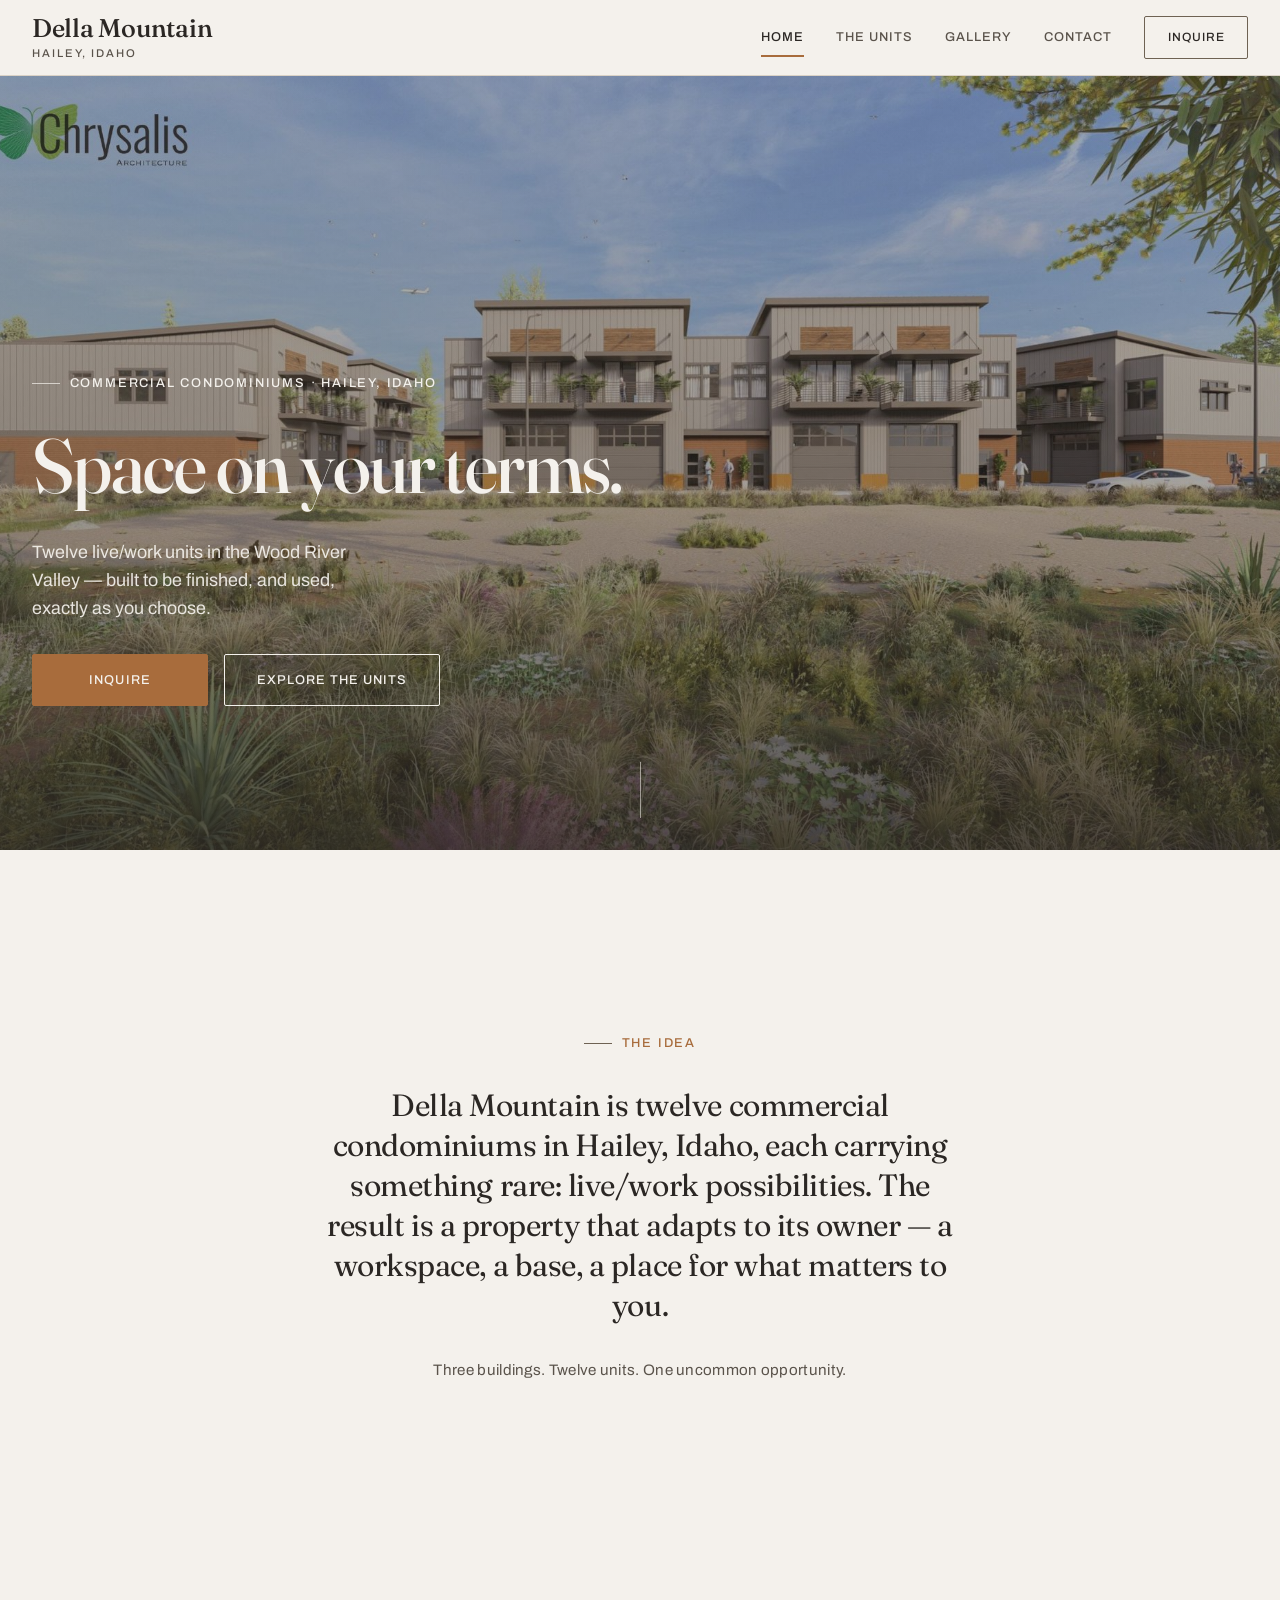
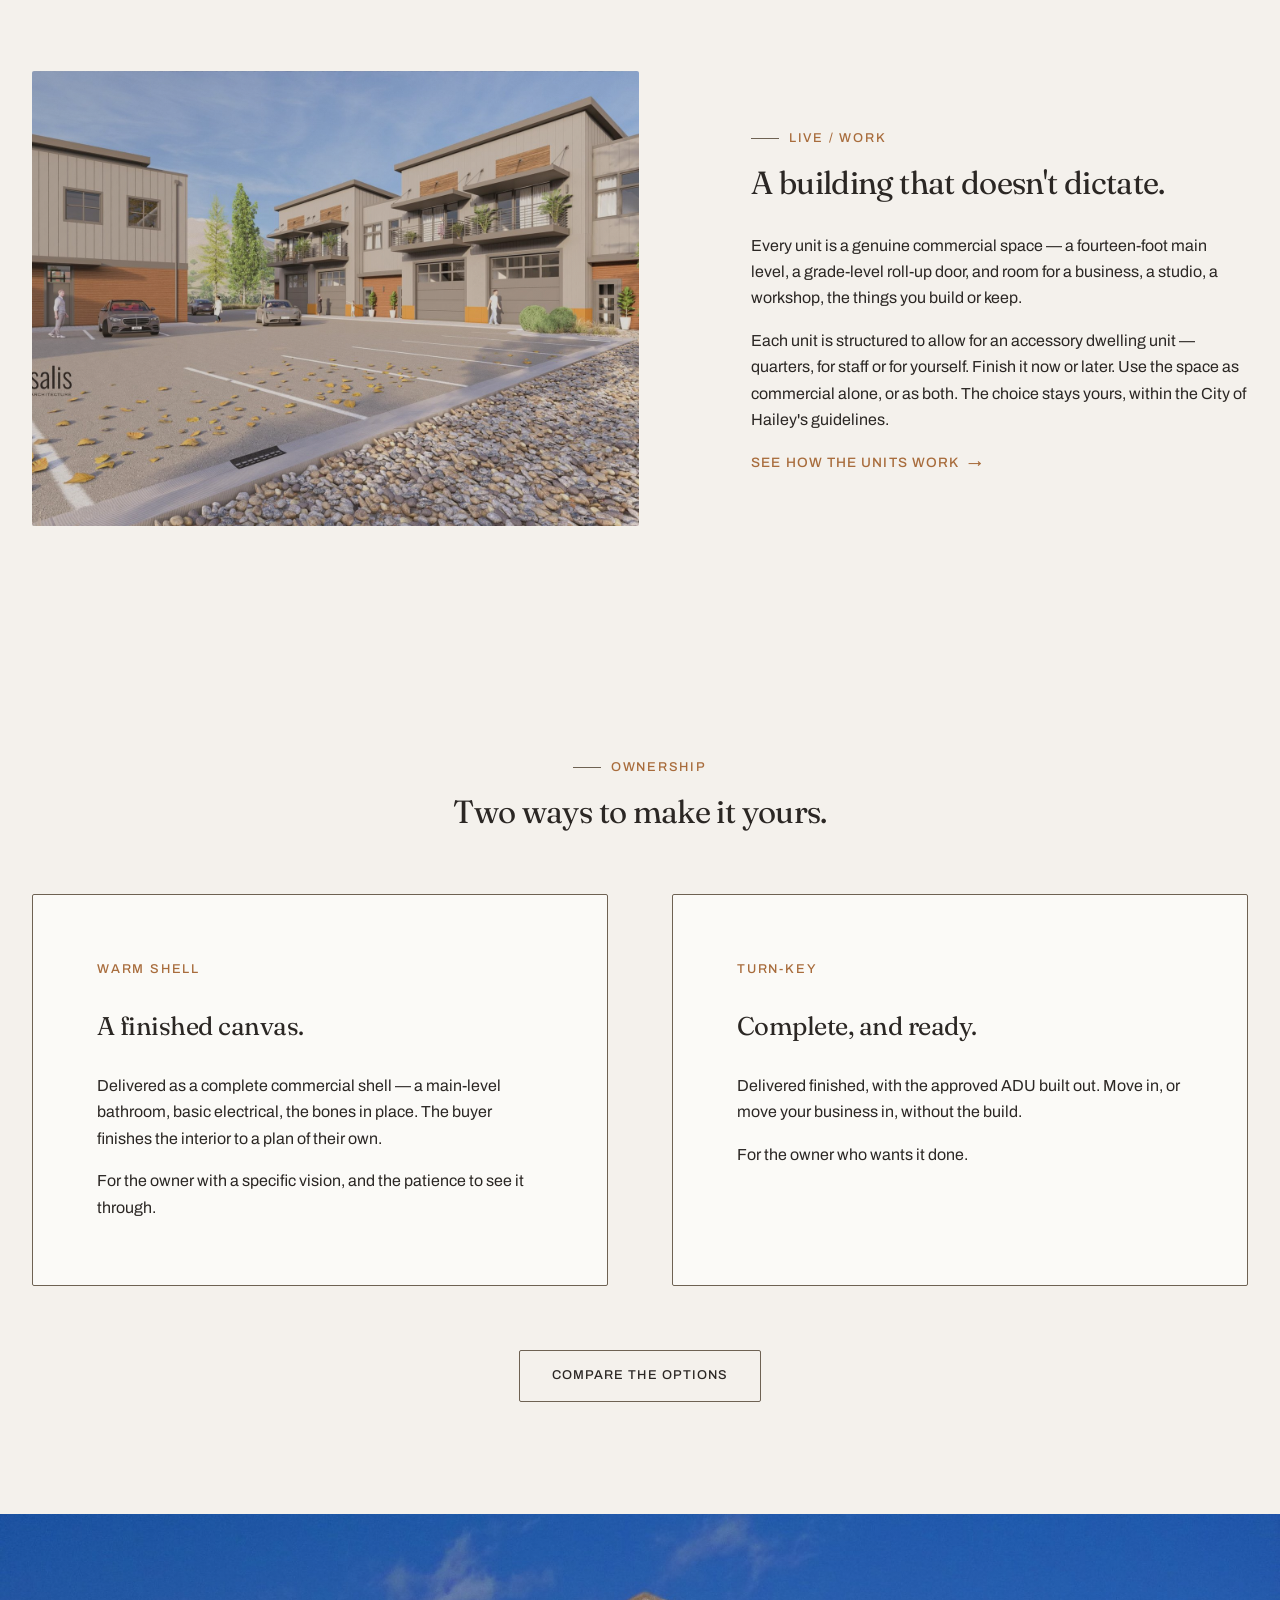
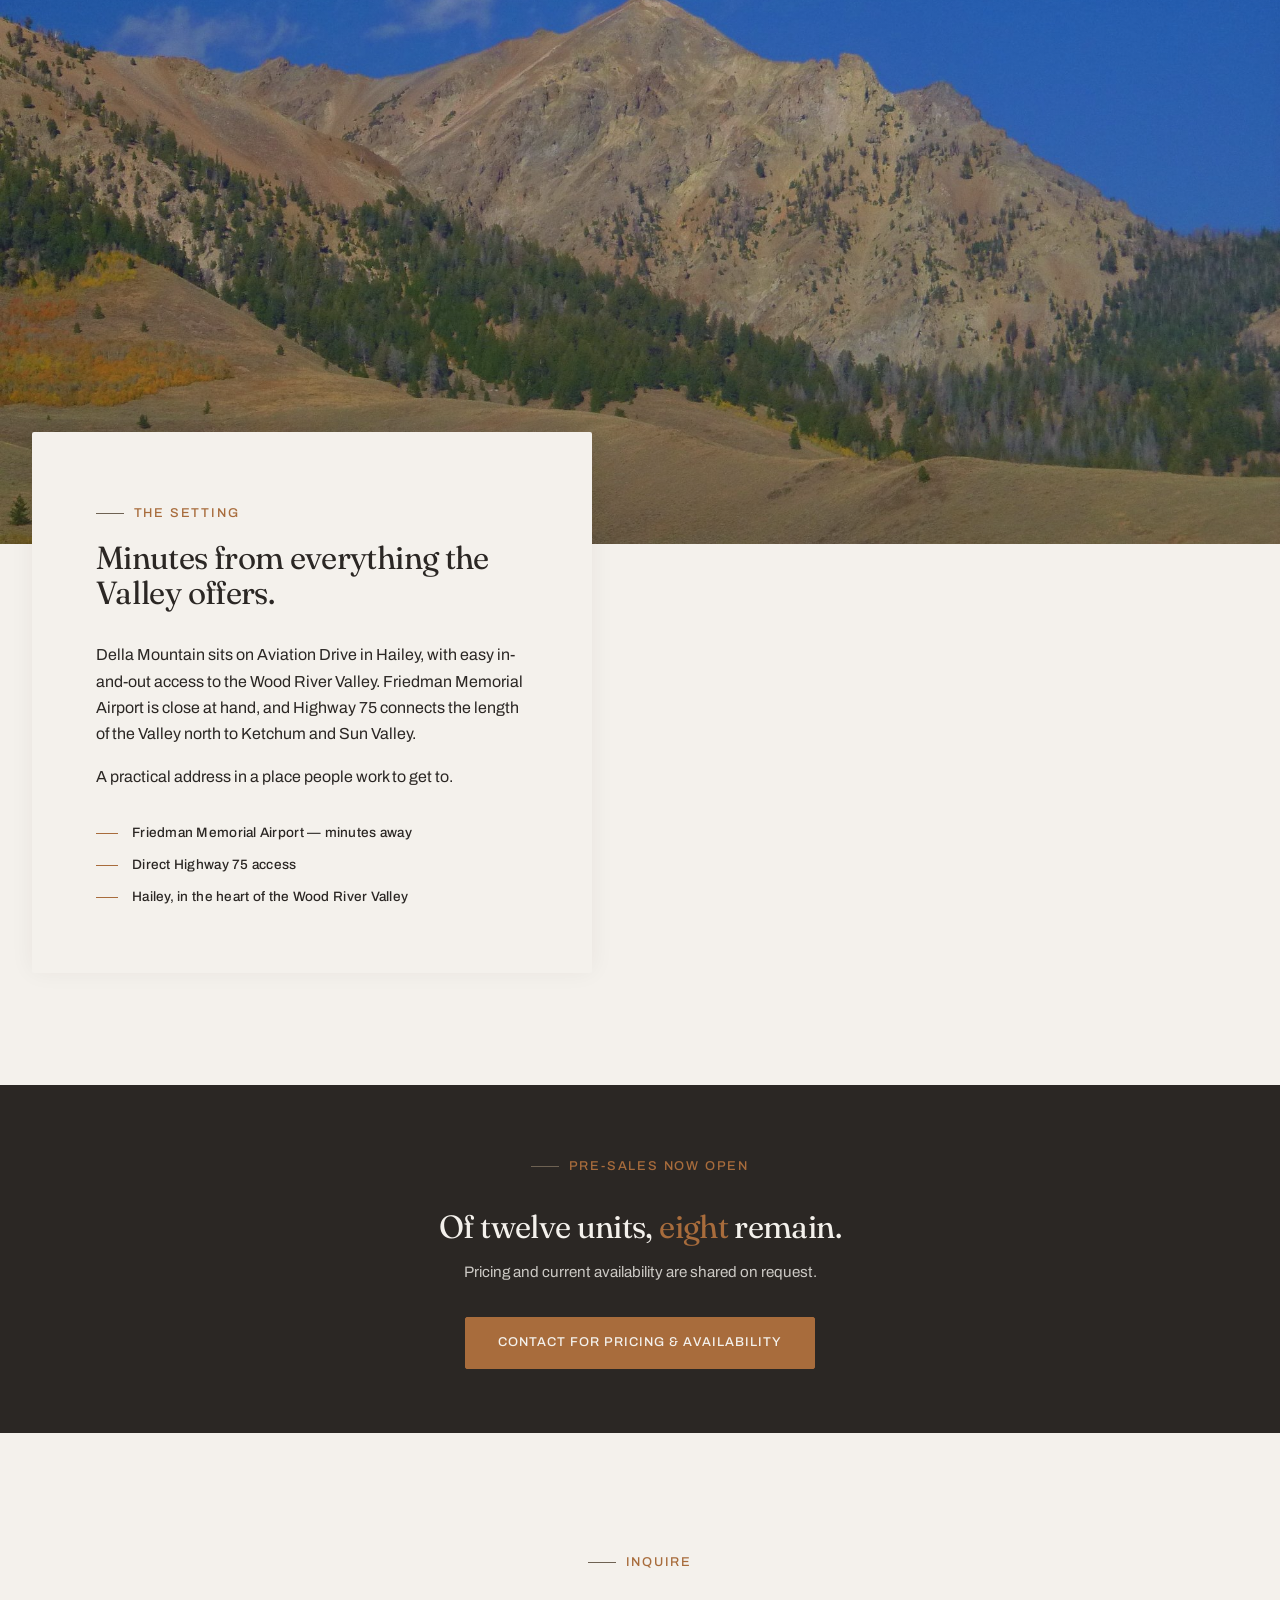
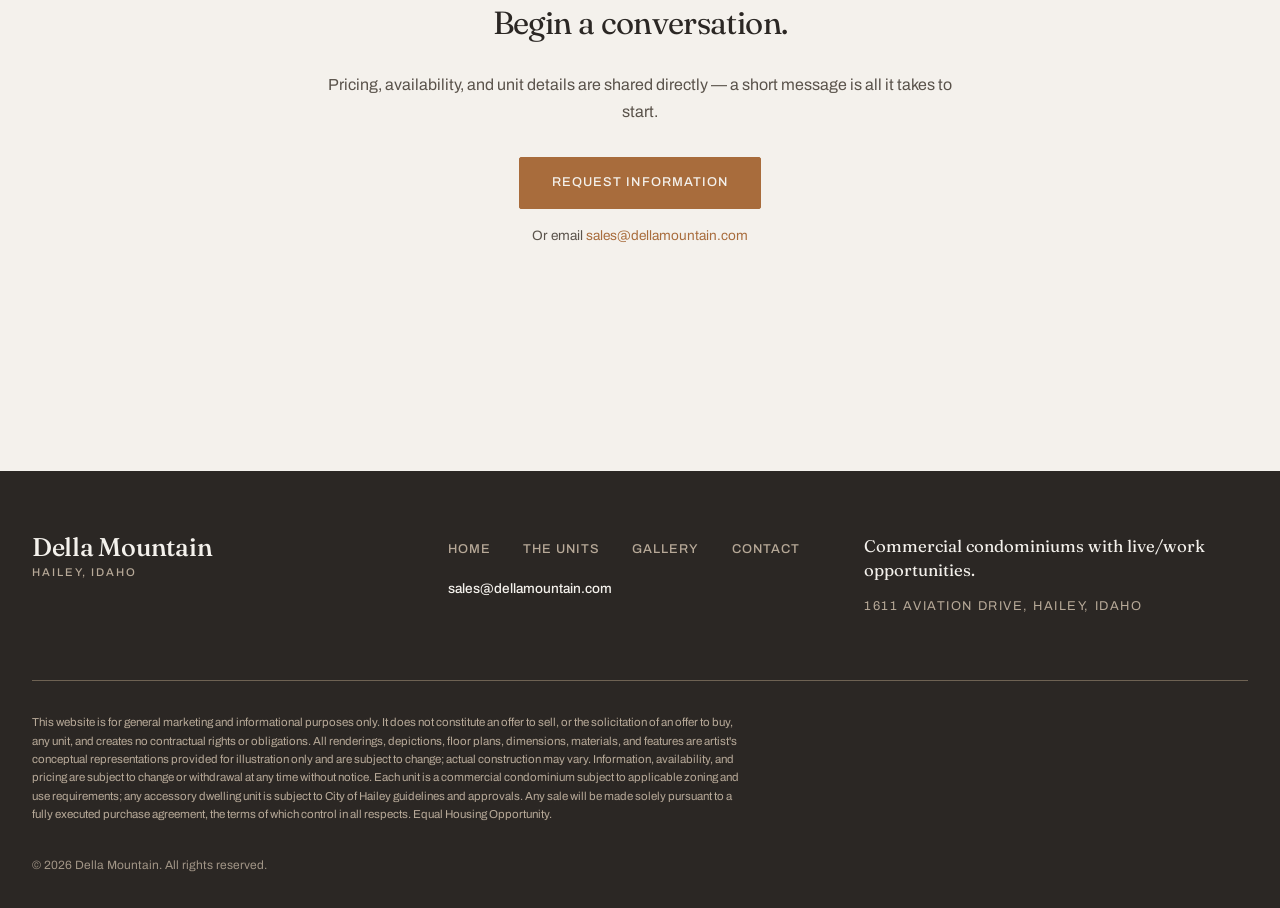
==== index.html @ 16d1c2af "Remove stale TRACKED PLACEHOLDER comment block from Location section" ====
<!DOCTYPE html>
<html lang="en">
<head>
  <meta charset="UTF-8">
  <meta name="viewport" content="width=device-width, initial-scale=1.0">
  <title>Della Mountain — Live/Work Commercial Condominiums in Hailey, Idaho</title>
  <meta name="description" content="Della Mountain — twelve live/work commercial condominiums in Hailey, Idaho, with pre-approved accessory dwelling units and easy access throughout the Wood River Valley.">
  <meta name="theme-color" content="#F4F1EC">

  <link rel="icon" type="image/svg+xml" href="/favicon.svg">
  <link rel="apple-touch-icon" href="/apple-touch-icon.png">

  <meta property="og:type" content="website">
  <meta property="og:site_name" content="Della Mountain">
  <meta property="og:locale" content="en_US">
  <meta property="og:title" content="Della Mountain — Live/Work Commercial Condominiums in Hailey, Idaho">
  <meta property="og:description" content="Della Mountain — twelve live/work commercial condominiums in Hailey, Idaho, with pre-approved accessory dwelling units and easy access throughout the Wood River Valley.">
  <meta property="og:image" content="https://dellamountain.com/assets/og-card.jpg">
  <meta property="og:url" content="https://dellamountain.com/">
  <meta name="twitter:card" content="summary_large_image">

  <link rel="preconnect" href="https://fonts.googleapis.com">
  <link rel="preconnect" href="https://fonts.gstatic.com" crossorigin>
  <link href="https://fonts.googleapis.com/css2?family=Archivo:wght@400;500&family=Fraunces:opsz,wght@9..144,400;9..144,500&display=swap" rel="stylesheet">

  <link rel="stylesheet" href="/css/style.css">
</head>
<body>

  <!-- =====================================================
       GLOBAL HEADER — reused identically on every page
       ===================================================== -->
  <header class="site-header" role="banner">
    <div class="container site-header__inner">

      <a class="wordmark" href="/" aria-label="Della Mountain — home">
        <span class="wordmark__name">Della Mountain</span>
        <span class="wordmark__place">Hailey, Idaho</span>
      </a>

      <nav class="primary-nav" aria-label="Primary">
        <ul class="primary-nav__list">
          <li><a class="primary-nav__link" href="/" aria-current="page">Home</a></li>
          <li><a class="primary-nav__link" href="/units.html">The Units</a></li>
          <li><a class="primary-nav__link" href="/gallery.html">Gallery</a></li>
          <li><a class="primary-nav__link" href="/contact.html">Contact</a></li>
        </ul>
        <a class="btn--ghost primary-nav__cta" href="/contact.html">Inquire</a>
      </nav>

      <button class="nav-toggle" type="button" aria-label="Open menu" aria-expanded="false" aria-controls="mobile-menu">
        <span class="nav-toggle__bars" aria-hidden="true"></span>
      </button>
    </div>
  </header>

  <div id="mobile-menu" class="mobile-menu" aria-hidden="true">
    <div class="mobile-menu__top container">
      <a class="wordmark" href="/" aria-label="Della Mountain — home">
        <span class="wordmark__name">Della Mountain</span>
        <span class="wordmark__place">Hailey, Idaho</span>
      </a>
      <button class="mobile-menu__close" type="button" aria-label="Close menu">&times;</button>
    </div>

    <ul class="mobile-menu__list">
      <li><a class="mobile-menu__link" href="/" aria-current="page">Home</a></li>
      <li><a class="mobile-menu__link" href="/units.html">The Units</a></li>
      <li><a class="mobile-menu__link" href="/gallery.html">Gallery</a></li>
      <li><a class="mobile-menu__link" href="/contact.html">Contact</a></li>
      <li><a class="btn mobile-menu__cta" href="/contact.html">Inquire</a></li>
    </ul>
  </div>

  <main id="content">

    <!-- =====================================================
         SECTION 1 — HERO
         ===================================================== -->
    <!-- PLACEHOLDER QUALITY — swap for high-resolution rendering when architect delivers. -->
    <section class="hero" aria-label="Della Mountain — Hailey, Idaho">
      <div class="hero__image" role="img" aria-label="Architectural rendering of Della Mountain — three buildings across a landscaped frontage in Hailey, Idaho."></div>
      <div class="hero__scrim" aria-hidden="true"></div>

      <div class="container hero__inner">
        <p class="eyebrow eyebrow--invert hero__eyebrow">Commercial Condominiums &middot; Hailey, Idaho</p>
        <h1 class="hero-title hero__title">Space on your&nbsp;terms.</h1>
        <p class="hero__lead">
          Twelve live/work units in the Wood River Valley — built to be finished, and used, exactly as you choose.
        </p>
        <div class="hero__actions">
          <a class="btn hero__btn" href="/contact.html">Inquire</a>
          <a class="btn--ghost btn--ghost-invert hero__btn" href="/units.html">Explore the units</a>
        </div>
      </div>

      <a class="hero__scroll-cue" href="#idea" aria-label="Scroll down">
        <span class="hero__scroll-rule" aria-hidden="true"></span>
      </a>
    </section>

    <!-- =====================================================
         SECTION 2 — POSITIONING STATEMENT
         ===================================================== -->
    <section id="idea" class="section section--positioning">
      <div class="container positioning">
        <p class="eyebrow" data-reveal>The Idea</p>
        <h2 class="positioning__statement section-heading" data-reveal>
          Della Mountain is twelve commercial condominiums in Hailey, Idaho, each carrying something rare: live/work possibilities. The result is a property that adapts to its owner — a workspace, a base, a place for what matters to you.
        </h2>
        <p class="positioning__sub" data-reveal>
          Three buildings. Twelve units. One uncommon opportunity.
        </p>
      </div>
    </section>

    <!-- =====================================================
         SECTION 3 — THE LIVE/WORK IDEA (image left, text right)
         ===================================================== -->
    <!-- PLACEHOLDER QUALITY — swap for high-resolution rendering when architect delivers. -->
    <section class="section section--livework">
      <div class="container split">
        <div class="split__media" data-reveal>
          <div class="media-frame" role="img" aria-label="Three-quarter view rendering of Della Mountain showing roll-up commercial doors and upper-level live/work bays.">
            <!-- background image set via CSS: /assets/exterior-angle.jpg -->
          </div>
        </div>
        <div class="split__text" data-reveal>
          <p class="eyebrow">Live / Work</p>
          <h2 class="section-heading split__heading">A building that doesn't dictate.</h2>
          <p class="body-copy">
            Every unit is a genuine commercial space — a fourteen-foot main level, a grade-level roll-up door, and room for a business, a studio, a workshop, the things you build or keep.
          </p>
          <p class="body-copy">
            Each unit is structured to allow for an accessory dwelling unit — quarters, for staff or for yourself. Finish it now or later. Use the space as commercial alone, or as both. The choice stays yours, within the City of Hailey's guidelines.
          </p>
          <p class="inline-link-row">
            <a class="inline-link" href="/units.html">See how the units work <span aria-hidden="true">&rarr;</span></a>
          </p>
        </div>
      </div>
    </section>

    <!-- =====================================================
         SECTION 4 — TWO WAYS TO OWN
         ===================================================== -->
    <section class="section section--ownership">
      <div class="container">
        <header class="section-head" data-reveal>
          <p class="eyebrow">Ownership</p>
          <h2 class="section-heading">Two ways to make it yours.</h2>
        </header>

        <div class="ownership-cards">
          <article class="ownership-card" data-reveal>
            <p class="ownership-card__label">Warm Shell</p>
            <h3 class="ownership-card__heading">A finished canvas.</h3>
            <p class="body-copy">
              Delivered as a complete commercial shell — a main-level bathroom, basic electrical, the bones in place. The buyer finishes the interior to a plan of their own.
            </p>
            <p class="body-copy">
              For the owner with a specific vision, and the patience to see it through.
            </p>
          </article>

          <article class="ownership-card" data-reveal>
            <p class="ownership-card__label">Turn-Key</p>
            <h3 class="ownership-card__heading">Complete, and ready.</h3>
            <p class="body-copy">
              Delivered finished, with the approved ADU built out. Move in, or move your business in, without the build.
            </p>
            <p class="body-copy">
              For the owner who wants it done.
            </p>
          </article>
        </div>

        <div class="section-foot" data-reveal>
          <a class="btn--ghost" href="/units.html">Compare the options</a>
        </div>
      </div>
    </section>

    <!-- =====================================================
         SECTION 5 — LOCATION
         ===================================================== -->
    <section class="section--location">
      <div class="location">
        <div class="location__image" role="img" aria-label="Wood River Valley landscape, looking toward the mountains."></div>

        <div class="container location__card-wrap">
          <div class="location__card" data-reveal>
            <p class="eyebrow">The Setting</p>
            <h2 class="section-heading">Minutes from everything the Valley offers.</h2>
            <p class="body-copy">
              Della Mountain sits on Aviation Drive in Hailey, with easy in-and-out access to the Wood River Valley. Friedman Memorial Airport is close at hand, and Highway 75 connects the length of the Valley north to Ketchum and Sun Valley.
            </p>
            <p class="body-copy">
              A practical address in a place people work to get to.
            </p>

            <ul class="rule-list">
              <li><span class="rule-list__rule" aria-hidden="true"></span>Friedman Memorial Airport — minutes away</li>
              <li><span class="rule-list__rule" aria-hidden="true"></span>Direct Highway 75 access</li>
              <li><span class="rule-list__rule" aria-hidden="true"></span>Hailey, in the heart of the Wood River Valley</li>
            </ul>
          </div>
        </div>
      </div>
    </section>

    <!-- =====================================================
         SECTION 6 — AVAILABILITY CUE
         ===================================================== -->
    <section class="availability-band">
      <div class="container availability-band__inner">
        <p class="eyebrow eyebrow--accent">Pre-Sales Now Open</p>

        <!-- EDIT AVAILABILITY HERE — change the number word below as units sell.
             Keep in sync with the unit map on units.html.
             PLACEHOLDER VALUE — confirm real number with client before launch. -->
        <h2 class="availability-band__line section-heading">
          Of twelve units, <span data-availability-count>eight</span> remain.
        </h2>

        <p class="availability-band__sub">
          Pricing and current availability are shared on request.
        </p>
        <a class="btn" href="/contact.html">Contact for pricing &amp; availability</a>
      </div>
    </section>

    <!-- =====================================================
         SECTION 7 — CLOSING CALL-TO-ACTION
         ===================================================== -->
    <section class="section section--closing">
      <div class="container closing-cta">
        <p class="eyebrow" data-reveal>Inquire</p>
        <h2 class="section-heading closing-cta__heading" data-reveal>Begin a conversation.</h2>
        <p class="body-copy closing-cta__line" data-reveal>
          Pricing, availability, and unit details are shared directly — a short message is all it takes to start.
        </p>
        <div class="closing-cta__actions" data-reveal>
          <a class="btn" href="/contact.html">Request information</a>
          <p class="closing-cta__mail">
            Or email <a href="mailto:sales@dellamountain.com">sales@dellamountain.com</a>
          </p>
        </div>
      </div>
    </section>

  </main>

  <!-- =====================================================
       GLOBAL FOOTER — reused identically on every page
       ===================================================== -->
  <footer class="site-footer" role="contentinfo">
    <div class="container">

      <div class="site-footer__zones">
        <div class="site-footer__zone site-footer__zone--brand">
          <a class="wordmark wordmark--invert" href="/" aria-label="Della Mountain — home">
            <span class="wordmark__name">Della Mountain</span>
            <span class="wordmark__place">Hailey, Idaho</span>
          </a>
        </div>

        <div class="site-footer__zone site-footer__zone--nav">
          <ul class="site-footer__nav">
            <li><a href="/">Home</a></li>
            <li><a href="/units.html">The Units</a></li>
            <li><a href="/gallery.html">Gallery</a></li>
            <li><a href="/contact.html">Contact</a></li>
          </ul>
          <p class="site-footer__contact">
            <a href="mailto:sales@dellamountain.com">sales@dellamountain.com</a>
          </p>
        </div>

        <div class="site-footer__zone site-footer__zone--closing">
          <p class="site-footer__closing">
            Commercial condominiums with live/work opportunities.
            <span class="site-footer__address">1611 Aviation Drive, Hailey, Idaho</span>
          </p>
        </div>
      </div>

      <hr class="site-footer__divider">

      <!-- DRAFT DISCLAIMER — REQUIRES ATTORNEY REVIEW BEFORE LAUNCH -->
      <p class="site-footer__disclaimer">
        This website is for general marketing and informational purposes only. It does not constitute an offer to sell, or the solicitation of an offer to buy, any unit, and creates no contractual rights or obligations. All renderings, depictions, floor plans, dimensions, materials, and features are artist's conceptual representations provided for illustration only and are subject to change; actual construction may vary. Information, availability, and pricing are subject to change or withdrawal at any time without notice. Each unit is a commercial condominium subject to applicable zoning and use requirements; any accessory dwelling unit is subject to City of Hailey guidelines and approvals. Any sale will be made solely pursuant to a fully executed purchase agreement, the terms of which control in all respects. Equal Housing Opportunity.
      </p>

      <p class="site-footer__copyright">&copy; 2026 Della Mountain. All rights reserved.</p>

    </div>
  </footer>

  <script src="/js/site.js" defer></script>
</body>
</html>
---- css/style.css ----
/* =========================================================
   Della Mountain — global stylesheet
   Brief #1 foundation: tokens, typography, base, header, footer
   ========================================================= */

/* ---------- Design tokens ---------- */
:root {
  /* Base / neutrals */
  --paper:        #F4F1EC;
  --paper-pure:   #FBFAF7;
  --greige:       #B7A998;
  --greige-soft:  #DAD2C6;

  /* Structure / ink */
  --ink:          #2B2724;
  --ink-soft:     #5A534B;
  --bronze:       #6E6253;

  /* Accent (the single accent) */
  --timber:       #A86C3C;
  --timber-deep:  #784830;

  /* Functional (availability map, later brief) */
  --status-open:  #5A6E4F;
  --status-hold:  #B89150;
  --status-sold:  #8A8079;

  /* Spacing scale */
  --space-xs: 0.5rem;
  --space-sm: 1rem;
  --space-md: 2rem;
  --space-lg: 4rem;
  --space-xl: 7rem;
  --space-xxl: 11rem;

  /* Layout */
  --measure: 1280px;
  --measure-narrow: 720px;
  --radius: 2px;

  /* Type families */
  --font-display: "Fraunces", Georgia, "Times New Roman", serif;
  --font-body:    "Archivo", system-ui, -apple-system, "Segoe UI", Helvetica, Arial, sans-serif;
}

/* ---------- Reset / base ---------- */
*, *::before, *::after { box-sizing: border-box; }

html { -webkit-text-size-adjust: 100%; }

body {
  margin: 0;
  background: var(--paper);
  color: var(--ink);
  font-family: var(--font-body);
  font-weight: 400;
  font-size: clamp(1rem, 1.05vw, 1.125rem);
  line-height: 1.65;
  -webkit-font-smoothing: antialiased;
  -moz-osx-font-smoothing: grayscale;
  text-rendering: optimizeLegibility;
}

h1, h2, h3, h4, h5, h6, p, figure, blockquote { margin: 0; }

img, picture, svg, video { max-width: 100%; height: auto; display: block; }

button {
  font: inherit;
  color: inherit;
  background: none;
  border: 0;
  padding: 0;
  cursor: pointer;
}

a {
  color: var(--timber);
  text-decoration: none;
  transition: color 200ms ease;
}
a:hover, a:focus-visible { text-decoration: underline; }

:focus-visible {
  outline: 2px solid var(--timber);
  outline-offset: 3px;
}

/* ---------- Typography utilities ---------- */
.hero-title,
.page-title,
.section-heading {
  font-family: var(--font-display);
  color: var(--ink);
  letter-spacing: -0.02em;
  line-height: 1.1;
  font-variation-settings: "opsz" 96;
}

.hero-title {
  font-weight: 500;
  font-size: clamp(2.6rem, 6vw, 5.2rem);
  line-height: 1.05;
  font-variation-settings: "opsz" 144;
}

.page-title {
  font-weight: 500;
  font-size: clamp(2rem, 4vw, 3.4rem);
  font-variation-settings: "opsz" 96;
}

.section-heading {
  font-weight: 400;
  font-size: clamp(1.5rem, 2.5vw, 2.2rem);
  font-variation-settings: "opsz" 48;
}

.body-copy {
  max-width: var(--measure-narrow);
  color: var(--ink);
  line-height: 1.65;
}
.body-copy + .body-copy { margin-top: var(--space-sm); }

.small,
.caption {
  font-family: var(--font-body);
  font-weight: 500;
  font-size: 0.8rem;
  letter-spacing: 0.08em;
}

.eyebrow {
  display: inline-flex;
  align-items: center;
  gap: 0.6rem;
  font-family: var(--font-body);
  font-weight: 500;
  font-size: 0.8rem;
  text-transform: uppercase;
  letter-spacing: 0.14em;
  color: var(--timber);
}
.eyebrow::before {
  content: "";
  width: 1.75rem;
  height: 1px;
  background: var(--bronze);
  display: inline-block;
}

/* ---------- Layout primitives ---------- */
.container {
  width: 100%;
  max-width: var(--measure);
  margin-inline: auto;
  padding-inline: var(--space-md);
}
@media (max-width: 820px) {
  .container { padding-inline: var(--space-sm); }
}

.section { padding-block: var(--space-xl); }
@media (max-width: 820px) {
  .section { padding-block: var(--space-lg); }
}

/* ---------- Buttons ---------- */
.btn,
.btn--ghost {
  display: inline-flex;
  align-items: center;
  justify-content: center;
  font-family: var(--font-body);
  font-weight: 500;
  font-size: 0.8rem;
  text-transform: uppercase;
  letter-spacing: 0.08em;
  padding: 0.9rem 2rem;
  border-radius: var(--radius);
  text-decoration: none;
  cursor: pointer;
  transition: background-color 200ms ease, color 200ms ease, border-color 200ms ease;
  min-height: 44px;
}

.btn {
  background: var(--timber);
  color: var(--paper);
  border: 1px solid var(--timber);
}
.btn:hover,
.btn:focus-visible {
  background: var(--timber-deep);
  border-color: var(--timber-deep);
  color: var(--paper);
  text-decoration: none;
}

.btn--ghost {
  background: transparent;
  color: var(--ink);
  border: 1px solid var(--bronze);
}
.btn--ghost:hover,
.btn--ghost:focus-visible {
  border-color: var(--timber);
  color: var(--timber);
  text-decoration: none;
}

/* ---------- Wordmark ---------- */
.wordmark {
  display: inline-flex;
  flex-direction: column;
  line-height: 1;
  color: var(--ink);
  text-decoration: none;
}
.wordmark:hover { text-decoration: none; }

.wordmark__name {
  font-family: var(--font-display);
  font-weight: 500;
  font-size: clamp(1.25rem, 2vw, 1.6rem);
  letter-spacing: -0.01em;
  color: inherit;
  font-variation-settings: "opsz" 36;
}

.wordmark__place {
  margin-top: 0.4rem;
  font-family: var(--font-body);
  font-weight: 500;
  font-size: 0.7rem;
  text-transform: uppercase;
  letter-spacing: 0.18em;
  color: var(--ink-soft);
}

/* Dark-background variant (footer) */
.wordmark--invert { color: var(--paper); }
.wordmark--invert .wordmark__place { color: var(--greige); }

/* ---------- Site header ---------- */
.site-header {
  position: sticky;
  top: 0;
  z-index: 50;
  background: var(--paper);
  border-bottom: 1px solid var(--greige-soft);
  transition: box-shadow 200ms ease;
}
.site-header.is-scrolled {
  box-shadow: 0 2px 16px rgba(43, 39, 36, 0.08);
}

.site-header__inner {
  display: flex;
  align-items: center;
  justify-content: space-between;
  gap: var(--space-md);
  padding-block: var(--space-sm);
}

/* Desktop nav */
.primary-nav {
  display: flex;
  align-items: center;
  gap: clamp(1.25rem, 2.5vw, 2.25rem);
}

.primary-nav__list {
  display: flex;
  align-items: center;
  gap: clamp(1.25rem, 2.5vw, 2.25rem);
  list-style: none;
  margin: 0;
  padding: 0;
}

.primary-nav__link {
  position: relative;
  display: inline-block;
  font-family: var(--font-body);
  font-weight: 500;
  font-size: 0.8rem;
  text-transform: uppercase;
  letter-spacing: 0.08em;
  color: var(--ink-soft);
  text-decoration: none;
  padding-block: 0.4rem;
  transition: color 200ms ease;
}
.primary-nav__link:hover { color: var(--ink); text-decoration: none; }
.primary-nav__link[aria-current="page"] {
  color: var(--ink);
}
.primary-nav__link[aria-current="page"]::after {
  content: "";
  position: absolute;
  left: 0;
  right: 0;
  bottom: -2px;
  height: 2px;
  background: var(--timber);
}

.primary-nav__cta {
  /* sits on the header as a small ghost button */
  padding: 0.65rem 1.4rem;
  min-height: 0;
  font-size: 0.75rem;
}

/* Hamburger button */
.nav-toggle {
  display: none;
  width: 44px;
  height: 44px;
  align-items: center;
  justify-content: center;
  color: var(--ink);
}
.nav-toggle__bars,
.nav-toggle__bars::before,
.nav-toggle__bars::after {
  content: "";
  display: block;
  width: 24px;
  height: 1.5px;
  background: currentColor;
  transition: transform 200ms ease, opacity 200ms ease;
}
.nav-toggle__bars { position: relative; }
.nav-toggle__bars::before { position: absolute; top: -7px; left: 0; }
.nav-toggle__bars::after  { position: absolute; top:  7px; left: 0; }

/* ---------- Mobile overlay menu ---------- */
.mobile-menu {
  position: fixed;
  inset: 0;
  z-index: 100;
  background: var(--paper);
  display: flex;
  flex-direction: column;
  padding: var(--space-md);
  opacity: 0;
  transform: translateY(-12px);
  pointer-events: none;
  transition: opacity 240ms ease, transform 240ms ease;
}
.mobile-menu.is-open {
  opacity: 1;
  transform: translateY(0);
  pointer-events: auto;
}

.mobile-menu__top {
  display: flex;
  align-items: center;
  justify-content: space-between;
}

.mobile-menu__close {
  width: 44px;
  height: 44px;
  display: inline-flex;
  align-items: center;
  justify-content: center;
  color: var(--ink);
  font-size: 1.75rem;
  line-height: 1;
}

.mobile-menu__list {
  list-style: none;
  margin: 0;
  padding: 0;
  flex: 1;
  display: flex;
  flex-direction: column;
  align-items: center;
  justify-content: center;
  gap: var(--space-md);
  text-align: center;
}

.mobile-menu__link {
  position: relative;
  display: inline-block;
  font-family: var(--font-display);
  font-weight: 400;
  font-size: clamp(2rem, 7vw, 2.6rem);
  letter-spacing: -0.02em;
  color: var(--ink);
  text-decoration: none;
  padding-block: 0.4rem;
}
.mobile-menu__link:hover { text-decoration: none; }
.mobile-menu__link[aria-current="page"]::after {
  content: "";
  position: absolute;
  left: 15%;
  right: 15%;
  bottom: 0;
  height: 2px;
  background: var(--timber);
}

.mobile-menu__cta {
  margin-top: var(--space-md);
  min-width: 200px;
}

/* Header responsive switch */
@media (max-width: 820px) {
  .primary-nav { display: none; }
  .nav-toggle { display: inline-flex; }
}
@media (min-width: 821px) {
  .mobile-menu { display: none; }
}

/* Lock body scroll while menu is open */
body.menu-open { overflow: hidden; }

/* ---------- Site footer ---------- */
.site-footer {
  background: var(--ink);
  color: var(--paper);
  padding-block: var(--space-lg) var(--space-md);
  margin-top: var(--space-xl);
}

.site-footer a {
  color: var(--paper);
  text-decoration: none;
  transition: color 200ms ease;
}
.site-footer a:hover { color: var(--timber); text-decoration: none; }

.site-footer__zones {
  display: grid;
  grid-template-columns: 1fr;
  gap: var(--space-lg);
  align-items: start;
}
@media (min-width: 821px) {
  .site-footer__zones {
    grid-template-columns: 1fr 1fr 1fr;
    gap: var(--space-md);
  }
}

.site-footer__nav {
  list-style: none;
  margin: 0 0 var(--space-sm);
  padding: 0;
  display: flex;
  flex-wrap: wrap;
  gap: var(--space-sm) var(--space-md);
}
.site-footer__nav a {
  font-family: var(--font-body);
  font-weight: 500;
  font-size: 0.8rem;
  text-transform: uppercase;
  letter-spacing: 0.08em;
  color: var(--greige);
}
.site-footer__nav a:hover { color: var(--timber); }

.site-footer__contact {
  font-family: var(--font-body);
  font-weight: 500;
  font-size: 0.85rem;
  color: var(--greige);
}
.site-footer__contact a { color: var(--paper); }

.site-footer__closing {
  font-family: var(--font-display);
  font-weight: 400;
  font-size: 1.05rem;
  line-height: 1.4;
  color: var(--paper);
}
.site-footer__closing .site-footer__address {
  display: block;
  margin-top: var(--space-sm);
  font-family: var(--font-body);
  font-size: 0.8rem;
  text-transform: uppercase;
  letter-spacing: 0.12em;
  color: var(--greige);
}

.site-footer__divider {
  border: 0;
  border-top: 1px solid var(--bronze);
  margin: var(--space-lg) 0 var(--space-md);
}

.site-footer__disclaimer {
  font-family: var(--font-body);
  font-size: 0.72rem;
  line-height: 1.6;
  color: var(--greige);
  max-width: var(--measure-narrow);
  margin-bottom: var(--space-md);
}

.site-footer__copyright {
  font-family: var(--font-body);
  font-size: 0.75rem;
  color: var(--greige);
  opacity: 0.85;
}

/* ---------- Reduced motion ---------- */
@media (prefers-reduced-motion: reduce) {
  *,
  *::before,
  *::after {
    transition-duration: 0.01ms !important;
    animation-duration: 0.01ms !important;
    animation-iteration-count: 1 !important;
    scroll-behavior: auto !important;
  }
}

/* ---------- Visually hidden (a11y) ---------- */
.visually-hidden {
  position: absolute !important;
  width: 1px; height: 1px;
  padding: 0; margin: -1px; overflow: hidden;
  clip: rect(0 0 0 0); white-space: nowrap; border: 0;
}

/* =========================================================
   BRIEF #2 — HOME PAGE STYLES
   ========================================================= */

/* Inverted eyebrow + ghost-invert button (for dark hero) */
.eyebrow--invert { color: var(--paper); }
.eyebrow--invert::before { background: var(--paper); opacity: 0.7; }
.eyebrow--accent { color: var(--timber); }

.btn--ghost-invert {
  background: transparent;
  color: var(--paper);
  border: 1px solid var(--paper);
}
.btn--ghost-invert:hover,
.btn--ghost-invert:focus-visible {
  background: var(--timber);
  border-color: var(--timber);
  color: var(--paper);
  text-decoration: none;
}

/* Inline text link with arrow */
.inline-link-row { margin-top: var(--space-sm); }
.inline-link {
  font-family: var(--font-body);
  font-weight: 500;
  font-size: 0.85rem;
  text-transform: uppercase;
  letter-spacing: 0.08em;
  color: var(--timber);
  text-decoration: none;
  border-bottom: 1px solid transparent;
  padding-bottom: 2px;
  transition: color 200ms ease, border-color 200ms ease;
}
.inline-link:hover,
.inline-link:focus-visible {
  color: var(--timber-deep);
  border-bottom-color: var(--timber-deep);
  text-decoration: none;
}
.inline-link span { display: inline-block; transition: transform 200ms ease; margin-left: 0.35rem; }
.inline-link:hover span { transform: translateX(3px); }

/* Section head / foot helpers */
.section-head { text-align: center; margin-bottom: var(--space-lg); }
.section-head .eyebrow { justify-content: center; }
.section-head .section-heading { margin-top: var(--space-sm); }
.section-foot { text-align: center; margin-top: var(--space-lg); }

/* ---------- Section 1 — Hero ---------- */
.hero {
  position: relative;
  min-height: 86vh;
  display: flex;
  align-items: flex-end;
  overflow: hidden;
  background: var(--ink);
  color: var(--paper);
}
@media (max-width: 820px) {
  .hero { min-height: 80vh; }
}

.hero__image {
  position: absolute;
  inset: 0;
  background-color: var(--bronze);
  background-image:
    linear-gradient(135deg, rgba(110, 98, 83, 0.35) 0%, rgba(43, 39, 36, 0.15) 100%),
    url("/assets/hero-exterior.jpg");
  background-size: cover;
  background-position: center;
}

.hero__scrim {
  position: absolute;
  inset: 0;
  background: linear-gradient(
    to top,
    rgba(43, 39, 36, 0.78) 0%,
    rgba(43, 39, 36, 0.55) 20%,
    rgba(43, 39, 36, 0.30) 45%,
    rgba(43, 39, 36, 0.15) 100%
  );
  pointer-events: none;
}

.hero__inner {
  position: relative;
  z-index: 2;
  padding-block: var(--space-xl) calc(var(--space-xl) + var(--space-md));
  width: 100%;
}

.hero__eyebrow { margin-bottom: var(--space-md); }
.hero__title {
  color: var(--paper);
  max-width: 14ch;
  margin-bottom: var(--space-md);
}
.hero__lead {
  font-family: var(--font-body);
  font-weight: 400;
  font-size: clamp(1.05rem, 1.4vw, 1.2rem);
  line-height: 1.55;
  color: rgba(244, 241, 236, 0.92);
  max-width: 36ch;
  margin-bottom: var(--space-md);
}
.hero__actions {
  display: flex;
  flex-wrap: wrap;
  gap: var(--space-sm);
}
.hero__btn { min-width: 11rem; }

.hero__scroll-cue {
  position: absolute;
  left: 50%;
  bottom: var(--space-md);
  transform: translateX(-50%);
  z-index: 3;
  display: inline-flex;
  align-items: center;
  justify-content: center;
  width: 28px;
  height: 56px;
  opacity: 0.55;
  transition: opacity 200ms ease;
}
.hero__scroll-cue:hover { opacity: 1; text-decoration: none; }
.hero__scroll-rule {
  display: block;
  width: 1px;
  height: 100%;
  background: var(--paper);
  animation: scrollCueDrift 2.4s ease-in-out infinite;
  transform-origin: top center;
}
@keyframes scrollCueDrift {
  0%, 100% { transform: scaleY(0.6); opacity: 0.4; }
  50%      { transform: scaleY(1);   opacity: 1; }
}

/* Hero load-in stagger */
.hero__eyebrow,
.hero__title,
.hero__lead,
.hero__actions {
  opacity: 0;
  transform: translateY(14px);
  animation: heroRise 900ms cubic-bezier(0.2, 0.7, 0.2, 1) forwards;
}
.hero__eyebrow { animation-delay: 120ms; }
.hero__title   { animation-delay: 260ms; }
.hero__lead    { animation-delay: 460ms; }
.hero__actions { animation-delay: 640ms; }

@keyframes heroRise {
  to { opacity: 1; transform: translateY(0); }
}

/* ---------- Section 2 — Positioning ---------- */
.section--positioning { padding-block: var(--space-xxl); }
@media (max-width: 820px) {
  .section--positioning { padding-block: var(--space-xl); }
}
.positioning {
  max-width: var(--measure-narrow);
  margin-inline: auto;
  text-align: center;
}
.positioning .eyebrow { justify-content: center; margin-bottom: var(--space-md); }
.positioning__statement {
  font-family: var(--font-display);
  font-weight: 400;
  font-size: clamp(1.5rem, 2.4vw, 2.1rem);
  line-height: 1.3;
  letter-spacing: -0.015em;
  color: var(--ink);
}
.positioning__sub {
  margin-top: var(--space-md);
  font-family: var(--font-body);
  font-weight: 400;
  font-size: 0.95rem;
  color: var(--ink-soft);
  letter-spacing: 0.02em;
}

/* ---------- Section 3 — Live/Work split ---------- */
.split {
  display: grid;
  grid-template-columns: 1fr;
  gap: var(--space-lg);
  align-items: center;
}
@media (min-width: 821px) {
  .split {
    grid-template-columns: 55fr 45fr;
    gap: var(--space-xl);
  }
}
.split__heading { margin-top: var(--space-sm); margin-bottom: var(--space-md); }
.split__text .body-copy + .body-copy { margin-top: var(--space-sm); }

.media-frame {
  width: 100%;
  aspect-ratio: 4 / 3;
  background-color: var(--bronze);
  background-image:
    linear-gradient(135deg, rgba(110, 98, 83, 0.35) 0%, rgba(43, 39, 36, 0.15) 100%),
    url("/assets/exterior-angle.jpg");
  background-size: cover;
  background-position: center;
  border-radius: var(--radius);
}

/* ---------- Section 4 — Ownership cards ---------- */
.ownership-cards {
  display: grid;
  grid-template-columns: 1fr;
  gap: var(--space-md);
}
@media (min-width: 821px) {
  .ownership-cards {
    grid-template-columns: 1fr 1fr;
    gap: var(--space-lg);
  }
}
.ownership-card {
  background: var(--paper-pure);
  border: 1px solid var(--bronze);
  border-radius: var(--radius);
  padding: var(--space-md);
}
@media (min-width: 821px) {
  .ownership-card { padding: var(--space-lg); }
}
.ownership-card__label {
  font-family: var(--font-body);
  font-weight: 500;
  font-size: 0.8rem;
  text-transform: uppercase;
  letter-spacing: 0.14em;
  color: var(--timber);
  margin-bottom: var(--space-md);
}
.ownership-card__heading {
  font-family: var(--font-display);
  font-weight: 400;
  font-size: clamp(1.4rem, 2vw, 1.85rem);
  line-height: 1.15;
  letter-spacing: -0.02em;
  color: var(--ink);
  margin-bottom: var(--space-md);
}

/* ---------- Section 5 — Location ---------- */
.section--location {
  padding-block: 0 var(--space-xl);
  position: relative;
}
@media (max-width: 820px) {
  .section--location { padding-block: 0 var(--space-lg); }
}

.location { position: relative; }

.location__image {
  position: relative;
  width: 100%;
  height: 70vh;
  min-height: 420px;
  background-color: var(--bronze);
  background-image:
    linear-gradient(180deg, rgba(43, 39, 36, 0.18) 0%, rgba(43, 39, 36, 0.40) 100%),
    url("/assets/location-valley.jpg");
  background-size: cover;
  background-position: center;
  display: flex;
  align-items: center;
  justify-content: center;
}
.location__placeholder-label {
  font-family: var(--font-body);
  font-weight: 500;
  font-size: 0.85rem;
  text-transform: uppercase;
  letter-spacing: 0.14em;
  color: var(--paper);
  background: rgba(43, 39, 36, 0.6);
  padding: 0.6rem 1.2rem;
  border: 1px solid rgba(244, 241, 236, 0.6);
  border-radius: var(--radius);
}

.location__card-wrap {
  position: relative;
  z-index: 2;
}
.location__card {
  background: var(--paper);
  padding: var(--space-md);
  max-width: 560px;
  margin-top: var(--space-md);
  border-radius: var(--radius);
}
@media (min-width: 821px) {
  .location__card {
    margin-top: calc(-1 * var(--space-xl));
    padding: var(--space-lg);
    box-shadow: 0 -2px 24px rgba(43, 39, 36, 0.06);
  }
}
.location__card .section-heading {
  margin-top: var(--space-sm);
  margin-bottom: var(--space-md);
}
.location__card .body-copy + .body-copy { margin-top: var(--space-sm); }

/* Rule-list (rule mark instead of bullet dot) */
.rule-list {
  list-style: none;
  margin: var(--space-md) 0 0;
  padding: 0;
  display: flex;
  flex-direction: column;
  gap: 0.6rem;
}
.rule-list li {
  display: flex;
  align-items: center;
  gap: 0.85rem;
  font-family: var(--font-body);
  font-weight: 500;
  font-size: 0.85rem;
  color: var(--ink);
  letter-spacing: 0.02em;
}
.rule-list__rule {
  display: inline-block;
  width: 1.4rem;
  height: 1px;
  background: var(--timber);
  flex-shrink: 0;
}

/* ---------- Section 6 — Availability cue band ---------- */
.availability-band {
  background: var(--ink);
  color: var(--paper);
  padding-block: var(--space-lg);
}
.availability-band__inner {
  text-align: center;
  max-width: var(--measure-narrow);
}
.availability-band .eyebrow { justify-content: center; margin-bottom: var(--space-md); }
.availability-band__line {
  font-family: var(--font-display);
  font-weight: 400;
  color: var(--paper);
  margin-bottom: var(--space-sm);
}
.availability-band__line [data-availability-count] { color: var(--timber); }
.availability-band__sub {
  font-family: var(--font-body);
  font-size: 0.95rem;
  color: rgba(244, 241, 236, 0.8);
  margin-bottom: var(--space-md);
}

/* ---------- Section 7 — Closing CTA ---------- */
.section--closing { padding-block: var(--space-xl) var(--space-xl); }
.closing-cta {
  max-width: var(--measure-narrow);
  margin-inline: auto;
  text-align: center;
}
.closing-cta .eyebrow { justify-content: center; margin-bottom: var(--space-md); }
.closing-cta__heading { margin-bottom: var(--space-md); }
.closing-cta__line {
  margin: 0 auto var(--space-md);
  color: var(--ink-soft);
}
.closing-cta__actions {
  display: flex;
  flex-direction: column;
  align-items: center;
  gap: var(--space-sm);
}
.closing-cta__mail {
  font-family: var(--font-body);
  font-size: 0.85rem;
  color: var(--ink-soft);
}
.closing-cta__mail a { color: var(--timber); }

/* ---------- Scroll reveal (subtle) ---------- */
[data-reveal] {
  opacity: 0;
  transform: translateY(14px);
  transition: opacity 700ms ease, transform 700ms cubic-bezier(0.2, 0.7, 0.2, 1);
}
[data-reveal].is-revealed {
  opacity: 1;
  transform: translateY(0);
}

/* Reduced motion — disable hero stagger + scroll reveal + scroll cue */
@media (prefers-reduced-motion: reduce) {
  .hero__eyebrow,
  .hero__title,
  .hero__lead,
  .hero__actions {
    animation: none;
    opacity: 1;
    transform: none;
  }
  .hero__scroll-rule { animation: none; }
  [data-reveal] {
    opacity: 1;
    transform: none;
    transition: none;
  }
}

/* ---------- Sub-480 tightening ---------- */
@media (max-width: 480px) {
  .hero__inner { padding-block: var(--space-lg) var(--space-xl); }
  .hero__btn { min-width: 0; flex: 1 1 100%; }
  .ownership-card { padding: var(--space-md); }
  .location__placeholder-label { font-size: 0.7rem; padding: 0.45rem 0.9rem; }
  .availability-band__line { font-size: clamp(1.3rem, 6vw, 1.7rem); }
}

/* =========================================================
   BRIEF #3 — THE UNITS PAGE STYLES
   ========================================================= */

/* ---------- Page header ---------- */
.page-head {
  padding-block: var(--space-xl) var(--space-md);
}
@media (max-width: 820px) {
  .page-head { padding-block: var(--space-lg) var(--space-md); }
}
.page-head .eyebrow { margin-bottom: var(--space-md); }
.page-head__title {
  max-width: 22ch;
  margin-bottom: var(--space-md);
}
.page-head__lead {
  font-family: var(--font-body);
  font-size: clamp(1rem, 1.15vw, 1.15rem);
  line-height: 1.55;
  color: var(--ink-soft);
  max-width: 60ch;
}
.page-head__rule {
  margin: var(--space-lg) 0 0;
  border: 0;
  border-top: 1px solid var(--bronze);
  opacity: 0.65;
}

/* ---------- Plan placeholder (Section 2) ---------- */
.split--60-40 { grid-template-columns: 1fr; }
@media (min-width: 821px) {
  .split--60-40 { grid-template-columns: 60fr 40fr; }
}

.plan-placeholder {
  position: relative;
  background: var(--paper-pure);
  border: 1px solid var(--bronze);
  border-radius: var(--radius);
  padding: var(--space-md);
  display: flex;
  flex-direction: column;
  gap: var(--space-md);
  aspect-ratio: 4 / 5;
  min-height: 360px;
}
.plan-placeholder__level {
  flex: 1;
  border: 1px dashed var(--greige);
  background: linear-gradient(135deg,
    var(--paper) 0%,
    var(--greige-soft) 100%);
  border-radius: var(--radius);
  display: flex;
  align-items: center;
  justify-content: center;
}
.plan-placeholder__label {
  font-family: var(--font-body);
  font-weight: 500;
  font-size: 0.8rem;
  text-transform: uppercase;
  letter-spacing: 0.14em;
  color: var(--ink-soft);
}
.plan-placeholder__note {
  position: absolute;
  bottom: var(--space-sm);
  left: 50%;
  transform: translateX(-50%);
  font-family: var(--font-body);
  font-weight: 500;
  font-size: 0.72rem;
  text-transform: uppercase;
  letter-spacing: 0.14em;
  color: var(--bronze);
  margin: 0;
}

.rule-list--inset { margin-top: var(--space-md); }

/* ---------- Ownership (full, Section 3) ---------- */
.section--ownership-full {
  background: var(--greige-soft);
}
.ownership-card--full {
  padding: var(--space-md);
}
@media (min-width: 821px) {
  .ownership-card--full { padding: var(--space-lg); }
}
.ownership-card__cue {
  font-family: var(--font-body);
  font-weight: 500;
  color: var(--ink);
}
.ownership-card__suit {
  margin-top: var(--space-md);
  font-style: italic;
  color: var(--ink-soft);
}

.fact-strip {
  margin: var(--space-md) 0 0;
  padding-top: var(--space-md);
  border-top: 1px solid var(--greige-soft);
  display: flex;
  flex-direction: column;
  gap: 0.5rem;
}
.fact-strip__row {
  display: flex;
  gap: 0.6rem;
  font-family: var(--font-body);
  font-size: 0.82rem;
  line-height: 1.4;
}
.fact-strip__row dt {
  flex: 0 0 auto;
  font-weight: 500;
  text-transform: uppercase;
  letter-spacing: 0.12em;
  color: var(--timber);
  min-width: 5.5rem;
}
.fact-strip__row dt::after {
  content: "·";
  margin-left: 0.5rem;
  color: var(--bronze);
}
.fact-strip__row dd {
  margin: 0;
  color: var(--ink);
}

.quiet-note {
  margin: var(--space-lg) auto 0;
  text-align: center;
  font-family: var(--font-body);
  font-size: 0.85rem;
  color: var(--ink-soft);
  max-width: var(--measure-narrow);
}

/* ---------- Building 1 storefront (Section 4) ---------- */
.media-frame--storefront {
  background-image:
    linear-gradient(135deg, rgba(110, 98, 83, 0.35) 0%, rgba(43, 39, 36, 0.15) 100%),
    url("/assets/building-1-storefront.jpg");
}

/* ---------- Availability map (Section 5) ---------- */
.section--availability .section-head {
  margin-bottom: var(--space-lg);
}
.section--availability [data-availability-count] {
  color: var(--timber);
}

.site-map-wrap {
  display: grid;
  grid-template-columns: 1fr;
  gap: var(--space-md);
  align-items: start;
}
@media (min-width: 1024px) {
  .site-map-wrap {
    grid-template-columns: minmax(0, 1fr) 320px;
    gap: var(--space-lg);
  }
}

.site-map {
  background: var(--paper-pure);
  border: 1px solid var(--greige-soft);
  border-radius: var(--radius);
  padding: var(--space-md);
}
.site-map__svg {
  display: block;
  width: 100%;
  height: auto;
  max-height: 80vh;
}

/* Map labels */
.map-label {
  font-family: var(--font-body);
  font-weight: 500;
  font-size: 11px;
  text-transform: uppercase;
  letter-spacing: 0.14em;
  fill: var(--ink-soft);
}
.map-label--building { fill: var(--ink); }
.map-label--court    { fill: var(--bronze); font-size: 10px; letter-spacing: 0.18em; }
.map-label--street   { fill: var(--timber); font-size: 11px; letter-spacing: 0.18em; }

.building-outline {
  fill: none;
  stroke: var(--bronze);
  stroke-width: 1;
  opacity: 0.65;
}

.storefront-bar { fill: var(--timber); }

/* Unit cell base */
.unit-cell { cursor: pointer; outline: none; }
.unit-cell__rect {
  fill: var(--greige);
  stroke: var(--paper-pure);
  stroke-width: 2;
  transition: stroke 180ms ease, transform 180ms ease, filter 180ms ease;
  transform-origin: center;
  transform-box: fill-box;
}
.unit-cell__hatch { opacity: 0; transition: opacity 180ms ease; }
.unit-cell__label {
  font-family: var(--font-body);
  font-weight: 500;
  font-size: 18px;
  letter-spacing: 0.04em;
  text-anchor: middle;
  dominant-baseline: middle;
  fill: var(--paper);
  pointer-events: none;
  transition: fill 180ms ease;
}

/* Status colors */
.unit-cell[data-status="available"] .unit-cell__rect { fill: var(--status-open); }
.unit-cell[data-status="reserved"]  .unit-cell__rect { fill: var(--status-hold); }
.unit-cell[data-status="sold"]      .unit-cell__rect { fill: var(--status-sold); }
.unit-cell[data-status="sold"]      .unit-cell__hatch { opacity: 0.45; }
.unit-cell[data-status="sold"]      .unit-cell__label {
  fill: var(--paper);
  text-decoration: line-through;
}

/* Hover / focus / selection */
.unit-cell:hover .unit-cell__rect,
.unit-cell:focus-visible .unit-cell__rect {
  stroke: var(--ink);
  filter: brightness(1.04);
}
.unit-cell.is-selected .unit-cell__rect {
  stroke: var(--ink);
  stroke-width: 3;
}

/* Detail panel */
.unit-detail {
  background: var(--paper-pure);
  border: 1px solid var(--greige-soft);
  border-radius: var(--radius);
  padding: var(--space-md);
  min-height: 240px;
}
@media (min-width: 1024px) {
  .unit-detail { position: sticky; top: 88px; }
}
.unit-detail__hint {
  font-family: var(--font-body);
  font-size: 0.9rem;
  color: var(--ink-soft);
  margin: 0;
}
.unit-detail__unit {
  font-family: var(--font-display);
  font-weight: 500;
  font-size: clamp(1.5rem, 2.4vw, 2rem);
  letter-spacing: -0.02em;
  color: var(--ink);
  margin: 0 0 var(--space-sm);
}
.unit-detail__status {
  font-family: var(--font-body);
  font-weight: 500;
  font-size: 0.8rem;
  text-transform: uppercase;
  letter-spacing: 0.14em;
  margin: 0 0 var(--space-md);
  display: inline-block;
  padding: 0.3rem 0.7rem;
  border-radius: var(--radius);
  background: var(--paper);
  border: 1px solid currentColor;
}
.unit-detail__status[data-status="available"] { color: var(--status-open); }
.unit-detail__status[data-status="reserved"]  { color: var(--status-hold); }
.unit-detail__status[data-status="sold"]      { color: var(--status-sold); }
.unit-detail__location {
  font-family: var(--font-body);
  font-size: 0.85rem;
  color: var(--ink);
  margin: 0 0 var(--space-sm);
}
.unit-detail__sentence {
  font-family: var(--font-body);
  font-size: 0.9rem;
  line-height: 1.55;
  color: var(--ink-soft);
  margin: 0 0 var(--space-md);
}
.unit-detail__cta { width: 100%; }

/* Legend */
.map-legend {
  list-style: none;
  margin: var(--space-md) 0 0;
  padding: 0;
  display: flex;
  flex-wrap: wrap;
  justify-content: center;
  gap: var(--space-md);
}
.map-legend li {
  display: inline-flex;
  align-items: center;
  gap: 0.6rem;
  font-family: var(--font-body);
  font-weight: 500;
  font-size: 0.8rem;
  text-transform: uppercase;
  letter-spacing: 0.12em;
  color: var(--ink-soft);
}
.map-legend__swatch {
  display: inline-block;
  width: 14px;
  height: 14px;
  border-radius: var(--radius);
  border: 1px solid var(--paper-pure);
  box-shadow: 0 0 0 1px var(--greige-soft);
}
.map-legend__swatch[data-state="available"] { background: var(--status-open); }
.map-legend__swatch[data-state="reserved"]  { background: var(--status-hold); }
.map-legend__swatch[data-state="sold"] {
  background-color: var(--status-sold);
  background-image: repeating-linear-gradient(
    45deg,
    transparent 0,
    transparent 2px,
    rgba(43, 39, 36, 0.55) 2px,
    rgba(43, 39, 36, 0.55) 3px
  );
}

/* Reduced motion */
@media (prefers-reduced-motion: reduce) {
  .unit-cell__rect,
  .unit-cell__hatch,
  .unit-cell__label { transition: none; }
}

/* Sub-480 tightening for the map */
@media (max-width: 480px) {
  .site-map { padding: var(--space-sm); }
  .unit-cell__label { font-size: 16px; }
  .map-label { font-size: 10px; }
  .map-legend { gap: var(--space-sm); }
}

/* =========================================================
   BRIEF #4 — GALLERY PAGE STYLES
   ========================================================= */

/* Slimmer page-head variant — pulls the video closer to the fold */
.page-head--gallery { padding-block: var(--space-lg) var(--space-md); }
@media (max-width: 820px) {
  .page-head--gallery { padding-block: var(--space-md) var(--space-sm); }
}

/* ---------- Section 2 — The Film ---------- */
.section--film {
  padding-block: var(--space-lg) var(--space-xl);
}
@media (max-width: 820px) {
  .section--film { padding-block: var(--space-md) var(--space-lg); }
}

.film-head {
  display: flex;
  flex-direction: column;
  gap: var(--space-sm);
  margin-bottom: var(--space-md);
}
@media (min-width: 821px) {
  .film-head {
    flex-direction: row;
    align-items: baseline;
    justify-content: space-between;
    gap: var(--space-md);
  }
}
.film-head__meta {
  display: flex;
  flex-wrap: wrap;
  align-items: baseline;
  gap: var(--space-sm) var(--space-md);
}
.film-head__title {
  font-family: var(--font-display);
  font-weight: 400;
  font-size: clamp(1.2rem, 1.7vw, 1.5rem);
  letter-spacing: -0.02em;
  color: var(--ink);
  margin: 0;
}
.film-head__runtime {
  font-family: var(--font-body);
  font-weight: 500;
  font-size: 0.75rem;
  text-transform: uppercase;
  letter-spacing: 0.14em;
  color: var(--ink-soft);
  margin: 0;
}

.film-frame {
  position: relative;
  width: 100%;
  aspect-ratio: 16 / 9;
  border: 1px solid var(--bronze);
  border-radius: var(--radius);
  overflow: hidden;
  background: var(--ink);
}
.film-frame iframe,
.film-frame video {
  position: absolute;
  inset: 0;
  width: 100%;
  height: 100%;
  border: 0;
}

.film-placeholder {
  position: absolute;
  inset: 0;
  background: var(--ink);
  color: var(--paper);
  display: flex;
  flex-direction: column;
  align-items: center;
  justify-content: center;
  gap: var(--space-sm);
  padding: var(--space-md);
  text-align: center;
}
.film-placeholder__play {
  display: block;
  width: 0;
  height: 0;
  border-left: 28px solid var(--timber);
  border-top: 18px solid transparent;
  border-bottom: 18px solid transparent;
  margin-bottom: var(--space-sm);
  filter: drop-shadow(0 2px 8px rgba(0, 0, 0, 0.35));
}
.film-placeholder__title {
  font-family: var(--font-display);
  font-weight: 400;
  font-size: clamp(1.1rem, 1.8vw, 1.5rem);
  color: var(--paper);
  margin: 0;
  letter-spacing: -0.01em;
}
.film-placeholder__sub {
  font-family: var(--font-body);
  font-size: 0.85rem;
  color: rgba(244, 241, 236, 0.7);
  margin: 0;
}

/* ---------- Gallery head (shared by Exteriors / Interiors / Site Plan) ---------- */
.gallery-head {
  margin-bottom: var(--space-lg);
}
.gallery-head .eyebrow { margin-bottom: var(--space-sm); }
.gallery-head .section-heading { margin-bottom: var(--space-sm); }
.gallery-head__lead {
  font-family: var(--font-body);
  font-size: 0.95rem;
  color: var(--ink-soft);
  max-width: 60ch;
  margin: 0;
}
.gallery-head--center { text-align: center; }
.gallery-head--center .eyebrow { justify-content: center; }
.gallery-head--center .gallery-head__lead { margin-inline: auto; }

/* ---------- Gallery item (shared) ---------- */
.gallery-item {
  margin: 0;
  display: flex;
  flex-direction: column;
  gap: var(--space-sm);
}
.gallery-item__btn {
  display: block;
  width: 100%;
  padding: 0;
  margin: 0;
  background: none;
  border: 0;
  border-radius: var(--radius);
  overflow: hidden;
  cursor: zoom-in;
  outline: none;
  transition: transform 220ms ease, box-shadow 220ms ease;
}
.gallery-item__btn:hover,
.gallery-item__btn:focus-visible {
  box-shadow: 0 4px 24px rgba(43, 39, 36, 0.12);
}
.gallery-item__btn img {
  width: 100%;
  height: 100%;
  object-fit: cover;
  display: block;
  background-color: var(--greige-soft);
  transition: transform 400ms cubic-bezier(0.2, 0.7, 0.2, 1);
}
.gallery-item__btn:hover img,
.gallery-item__btn:focus-visible img {
  transform: scale(1.015);
}

.gallery-item__caption {
  display: flex;
  align-items: center;
  gap: 0.7rem;
  font-family: var(--font-body);
  font-size: 0.85rem;
  color: var(--ink-soft);
  letter-spacing: 0.01em;
}
.gallery-item__caption--muted { color: var(--bronze); }
.gallery-item__rule {
  flex-shrink: 0;
  display: inline-block;
  width: 1.4rem;
  height: 1px;
  background: var(--timber);
}

/* ---------- Exteriors grid (staggered rhythm) ---------- */
.exteriors-grid {
  display: grid;
  grid-template-columns: 1fr;
  gap: var(--space-md);
}
@media (min-width: 821px) {
  .exteriors-grid { grid-template-columns: 1fr 1fr; gap: var(--space-md); }
  .exteriors-grid .gallery-item--wide { grid-column: 1 / -1; }
}

/* Image aspect ratios per slot */
.exteriors-grid .gallery-item__btn img { aspect-ratio: 4 / 3; }
@media (min-width: 821px) {
  .exteriors-grid .gallery-item--wide .gallery-item__btn img { aspect-ratio: 21 / 9; }
}

/* ---------- Interiors grid (even 3-col) ---------- */
.interiors-grid {
  display: grid;
  grid-template-columns: 1fr;
  gap: var(--space-md);
}
@media (min-width: 600px) {
  .interiors-grid { grid-template-columns: 1fr 1fr; }
}
@media (min-width: 1024px) {
  .interiors-grid { grid-template-columns: 1fr 1fr 1fr; }
}

.interior-slot {
  margin: 0;
  display: flex;
  flex-direction: column;
  gap: var(--space-sm);
}
.interior-slot__frame {
  width: 100%;
  aspect-ratio: 4 / 3;
  background: var(--greige-soft);
  border: 1px solid var(--bronze);
  border-radius: var(--radius);
  display: flex;
  align-items: center;
  justify-content: center;
  text-align: center;
  padding: var(--space-md);
}
.interior-slot__frame span {
  font-family: var(--font-body);
  font-weight: 500;
  font-size: 0.8rem;
  text-transform: uppercase;
  letter-spacing: 0.14em;
  color: var(--ink-soft);
}

/* ---------- Section 5 — Site Plan ---------- */
.site-plan-figure {
  max-width: var(--measure-narrow);
  margin: 0 auto;
}
.site-plan-placeholder {
  width: 100%;
  aspect-ratio: 4 / 3;
  background: var(--greige-soft);
  border: 1px solid var(--bronze);
  border-radius: var(--radius);
  display: flex;
  align-items: center;
  justify-content: center;
  text-align: center;
  padding: var(--space-md);
}
.site-plan-placeholder span {
  font-family: var(--font-body);
  font-weight: 500;
  font-size: 0.85rem;
  text-transform: uppercase;
  letter-spacing: 0.14em;
  color: var(--ink-soft);
}

/* ---------- Lightbox ---------- */
.lightbox {
  position: fixed;
  inset: 0;
  z-index: 200;
  background: rgba(43, 39, 36, 0.95);
  display: flex;
  align-items: center;
  justify-content: center;
  padding: var(--space-md);
  opacity: 0;
  visibility: hidden;
  transition: opacity 200ms ease, visibility 0s linear 200ms;
}
.lightbox.is-open {
  opacity: 1;
  visibility: visible;
  transition: opacity 200ms ease, visibility 0s linear 0s;
}

.lightbox__figure {
  margin: 0;
  max-width: min(90vw, 1280px);
  max-height: 86vh;
  display: flex;
  flex-direction: column;
  gap: var(--space-sm);
}
.lightbox__image {
  display: block;
  max-width: 100%;
  max-height: 78vh;
  object-fit: contain;
  background: var(--ink);
  border-radius: var(--radius);
}
.lightbox__caption {
  text-align: center;
  font-family: var(--font-body);
  font-size: 0.85rem;
  color: var(--paper);
  letter-spacing: 0.02em;
}

.lightbox__close,
.lightbox__nav {
  position: absolute;
  background: transparent;
  color: var(--paper);
  border: 1px solid rgba(244, 241, 236, 0.4);
  border-radius: 50%;
  width: 44px;
  height: 44px;
  display: inline-flex;
  align-items: center;
  justify-content: center;
  font-size: 1.5rem;
  line-height: 1;
  cursor: pointer;
  transition: background-color 180ms ease, border-color 180ms ease, color 180ms ease;
}
.lightbox__close:hover,
.lightbox__close:focus-visible,
.lightbox__nav:hover,
.lightbox__nav:focus-visible {
  background: var(--timber);
  border-color: var(--timber);
  color: var(--paper);
  outline: none;
}
.lightbox__close {
  top: var(--space-sm);
  right: var(--space-sm);
  font-size: 1.6rem;
}
.lightbox__nav--prev { left: var(--space-sm);  top: 50%; transform: translateY(-50%); font-size: 1.8rem; }
.lightbox__nav--next { right: var(--space-sm); top: 50%; transform: translateY(-50%); font-size: 1.8rem; }
.lightbox__nav[hidden] { display: none; }

/* Lock body scroll while lightbox is open */
body.lightbox-open { overflow: hidden; }

/* Reduced motion */
@media (prefers-reduced-motion: reduce) {
  .lightbox,
  .lightbox.is-open { transition: none; }
  .gallery-item__btn,
  .gallery-item__btn img { transition: none; }
  .gallery-item__btn:hover img,
  .gallery-item__btn:focus-visible img { transform: none; }
}

/* Sub-480 tightening */
@media (max-width: 480px) {
  .film-placeholder__play {
    border-left-width: 22px;
    border-top-width: 14px;
    border-bottom-width: 14px;
  }
  .lightbox__nav--prev { left: 4px; }
  .lightbox__nav--next { right: 4px; }
  .lightbox__close { top: 4px; right: 4px; }
}

/* =========================================================
   BRIEF #5 — CONTACT PAGE STYLES
   ========================================================= */

.section--contact {
  padding-block: var(--space-lg) var(--space-xl);
}
@media (max-width: 820px) {
  .section--contact { padding-block: var(--space-md) var(--space-lg); }
}

/* ---------- Contact grid (form | aside) ---------- */
.contact-grid {
  display: grid;
  grid-template-columns: 1fr;
  gap: var(--space-lg);
}
@media (min-width: 821px) {
  .contact-grid {
    grid-template-columns: 58fr 42fr;
    gap: var(--space-xl);
    align-items: start;
  }
}

/* ---------- Form ---------- */
.inquiry-form-wrap { min-height: 540px; }
@media (min-width: 821px) {
  .inquiry-form-wrap { min-height: 620px; }
}
.inquiry-form {
  display: flex;
  flex-direction: column;
  gap: var(--space-md);
}

.field {
  display: flex;
  flex-direction: column;
  gap: var(--space-xs);
  border: 0;
  padding: 0;
  margin: 0;
  min-width: 0;
}

.field__label,
.field legend.field__label {
  font-family: var(--font-body);
  font-weight: 500;
  font-size: 0.78rem;
  text-transform: uppercase;
  letter-spacing: 0.1em;
  color: var(--ink-soft);
  padding: 0;
}

.field__optional {
  display: inline-block;
  margin-left: 0.5rem;
  font-family: var(--font-body);
  font-weight: 400;
  font-size: 0.78rem;
  text-transform: none;
  letter-spacing: 0;
  color: var(--ink-soft);
  opacity: 0.7;
}

.field__input {
  width: 100%;
  padding: 0.9rem 1rem;
  background: var(--paper-pure);
  border: 1px solid var(--greige);
  border-radius: var(--radius);
  font-family: var(--font-body);
  font-weight: 400;
  font-size: 1rem;
  line-height: 1.4;
  color: var(--ink);
  box-shadow: none;
  transition: border-color 180ms ease, box-shadow 180ms ease;
}
.field__input::placeholder { color: var(--bronze); opacity: 0.6; }

.field__input:focus {
  outline: none;
  border-color: var(--timber);
  box-shadow: 0 0 0 3px rgba(168, 108, 60, 0.22);
}

.field__input.has-error {
  border-color: var(--timber-deep);
  background: var(--paper-pure);
}

.field__textarea {
  min-height: 140px;
  resize: vertical;
  line-height: 1.5;
}

.field__error {
  margin: 0;
  font-family: var(--font-body);
  font-size: 0.85rem;
  color: var(--timber-deep);
}

/* ---------- Pill group (Area of interest) ---------- */
.field--pill-group {
  display: flex;
  flex-direction: column;
  gap: var(--space-xs);
}
.pill-group {
  display: flex;
  flex-wrap: wrap;
  gap: 0.6rem;
  margin-top: 0.2rem;
}
.pill-group input[type="radio"] {
  position: absolute;
  width: 1px; height: 1px;
  padding: 0; margin: -1px; overflow: hidden;
  clip: rect(0 0 0 0); white-space: nowrap; border: 0;
}
.pill-group label {
  display: inline-flex;
  align-items: center;
  justify-content: center;
  padding: 0.8rem 1.4rem;
  min-height: 44px;
  border: 1px solid var(--bronze);
  border-radius: var(--radius);
  font-family: var(--font-body);
  font-weight: 500;
  font-size: 0.8rem;
  text-transform: uppercase;
  letter-spacing: 0.08em;
  color: var(--ink);
  background: transparent;
  cursor: pointer;
  user-select: none;
  transition: background-color 180ms ease, color 180ms ease, border-color 180ms ease;
}
.pill-group label:hover {
  background: var(--greige-soft);
}
.pill-group input[type="radio"]:checked + label {
  background: var(--timber);
  border-color: var(--timber);
  color: var(--paper);
}
.pill-group input[type="radio"]:focus-visible + label {
  outline: 2px solid var(--timber);
  outline-offset: 3px;
}
.pill-group label.has-error {
  border-color: var(--timber-deep);
}

@media (max-width: 480px) {
  .pill-group { flex-direction: column; align-items: stretch; }
  .pill-group label { width: 100%; }
}

/* ---------- Submit / form actions ---------- */
.form-submit-error {
  margin: 0;
  font-family: var(--font-body);
  font-size: 0.9rem;
  color: var(--timber-deep);
  padding: 0.75rem 1rem;
  border: 1px solid var(--timber-deep);
  border-radius: var(--radius);
  background: rgba(168, 108, 60, 0.06);
}

.form-actions {
  display: flex;
  flex-direction: column;
  align-items: stretch;
}
@media (min-width: 600px) {
  .form-actions { align-items: flex-start; }
}

.inquiry-form__submit {
  min-width: 100%;
}
@media (min-width: 600px) {
  .inquiry-form__submit { min-width: 12rem; }
}
.inquiry-form__submit.is-sending,
.inquiry-form__submit:disabled {
  opacity: 0.7;
  cursor: progress;
}

.form-note {
  margin: 0;
  font-family: var(--font-body);
  font-size: 0.78rem;
  color: var(--ink-soft);
  line-height: 1.5;
  max-width: 56ch;
}

/* ---------- Inline confirmation (replaces the form) ---------- */
.inquiry-confirmation {
  display: flex;
  flex-direction: column;
  gap: var(--space-sm);
  padding: var(--space-md) 0;
  outline: none;
}
.inquiry-confirmation__heading {
  font-family: var(--font-display);
  font-weight: 400;
  color: var(--ink);
}
.inquiry-confirmation__line {
  font-family: var(--font-body);
  color: var(--ink);
  margin: 0;
  max-width: 50ch;
}
.inquiry-confirmation__rule {
  display: block;
  width: 2.5rem;
  height: 2px;
  background: var(--timber);
  margin-top: var(--space-sm);
}

/* ---------- Side panel ---------- */
.contact-aside {
  display: flex;
  flex-direction: column;
  gap: var(--space-md);
}
.contact-aside__image {
  width: 100%;
  aspect-ratio: 4 / 5;
  background-color: var(--bronze);
  background-image:
    linear-gradient(135deg, rgba(110, 98, 83, 0.35) 0%, rgba(43, 39, 36, 0.15) 100%),
    url("/assets/exterior-angle.jpg");
  background-size: cover;
  background-position: center;
  border-radius: var(--radius);
}
@media (max-width: 820px) {
  .contact-aside__image { aspect-ratio: 16 / 10; }
}

.contact-aside__block { display: flex; flex-direction: column; gap: var(--space-xs); }
.contact-aside__block .eyebrow { margin-bottom: 0.2rem; }

.contact-aside__email {
  font-family: var(--font-display);
  font-weight: 400;
  font-size: 1.2rem;
  letter-spacing: -0.01em;
  color: var(--ink);
  margin: 0;
}
.contact-aside__email a { color: var(--ink); text-decoration: none; }
.contact-aside__email a:hover,
.contact-aside__email a:focus-visible { text-decoration: underline; color: var(--ink); }

.contact-aside__sub {
  font-family: var(--font-body);
  font-size: 0.85rem;
  color: var(--ink-soft);
  margin: 0;
}

.contact-aside__address {
  font-family: var(--font-body);
  font-style: normal;
  font-size: 0.95rem;
  line-height: 1.6;
  color: var(--ink);
  margin: 0;
}

.contact-aside__response {
  font-family: var(--font-body);
  font-size: 0.95rem;
  color: var(--ink);
  margin: 0;
}

.contact-aside__rule {
  border: 0;
  border-top: 1px solid var(--greige-soft);
  margin: var(--space-xs) 0;
}

/* ---------- Reduced motion ---------- */
@media (prefers-reduced-motion: reduce) {
  .field__input,
  .pill-group label,
  .inquiry-form__submit { transition: none; }
}

/* =========================================================
   BRIEF #6 — CLOSEOUT (404 page utility)
   ========================================================= */
.section--404 {
  padding-block: var(--space-xxl);
}
@media (max-width: 820px) {
  .section--404 { padding-block: var(--space-xl); }
}
.not-found {
  max-width: var(--measure-narrow);
  margin-inline: auto;
  text-align: center;
}
.not-found .eyebrow { justify-content: center; margin-bottom: var(--space-md); }
.not-found__heading { margin-bottom: var(--space-md); }
.not-found__line {
  font-family: var(--font-body);
  color: var(--ink-soft);
  margin: 0 auto var(--space-md);
  max-width: 48ch;
}
.not-found__actions { margin: 0; }
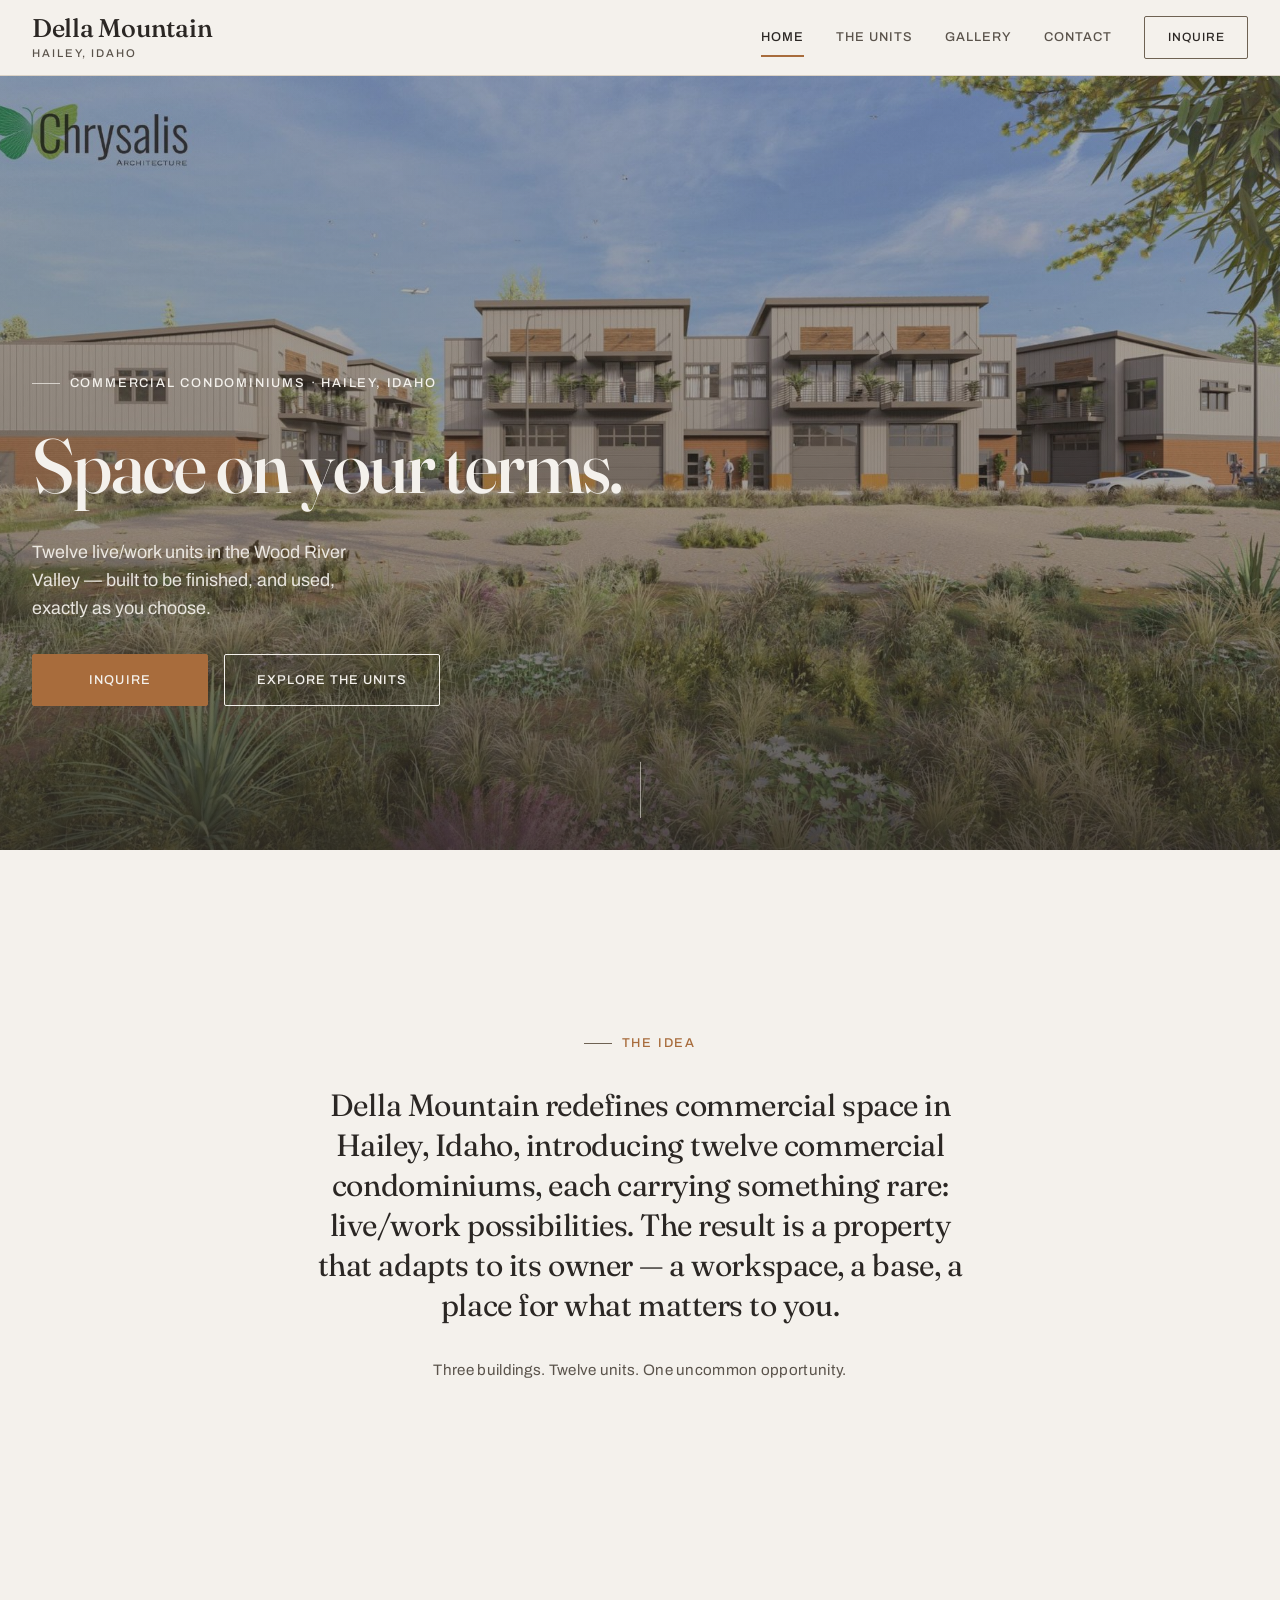
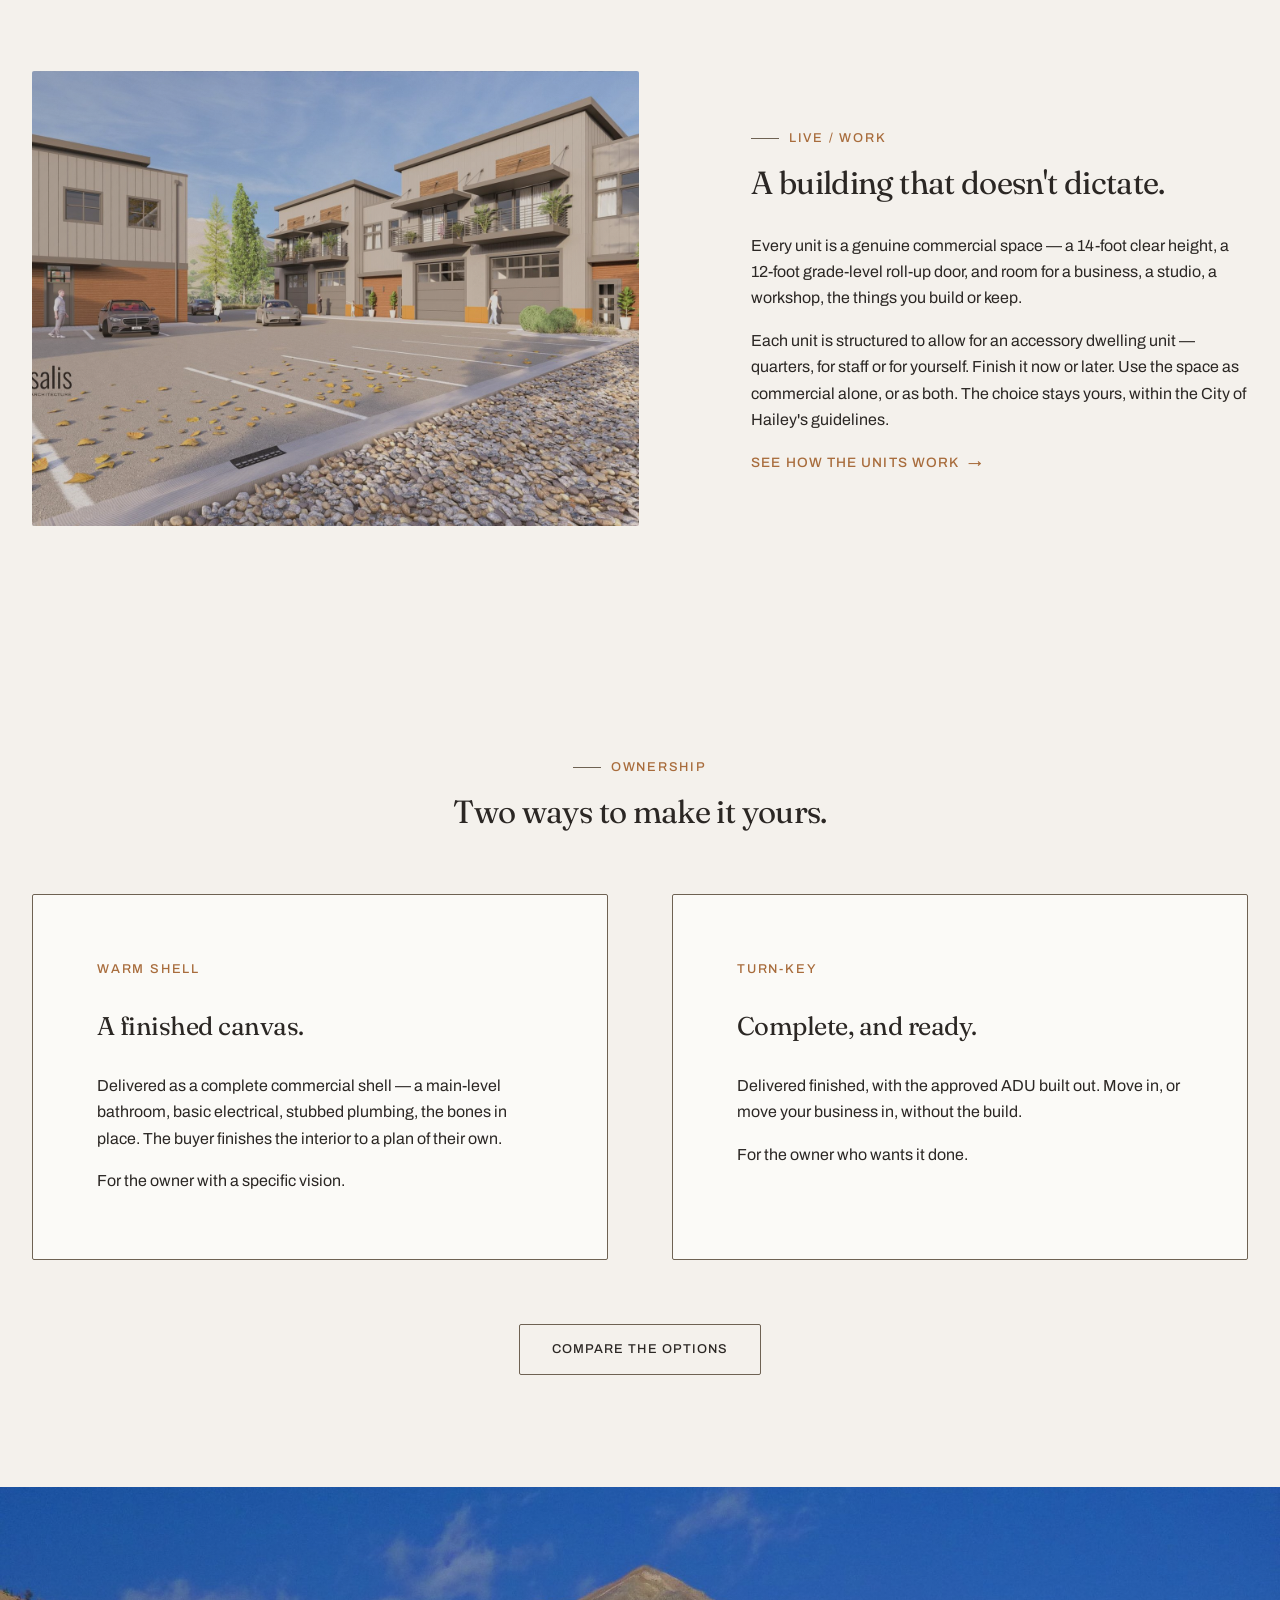
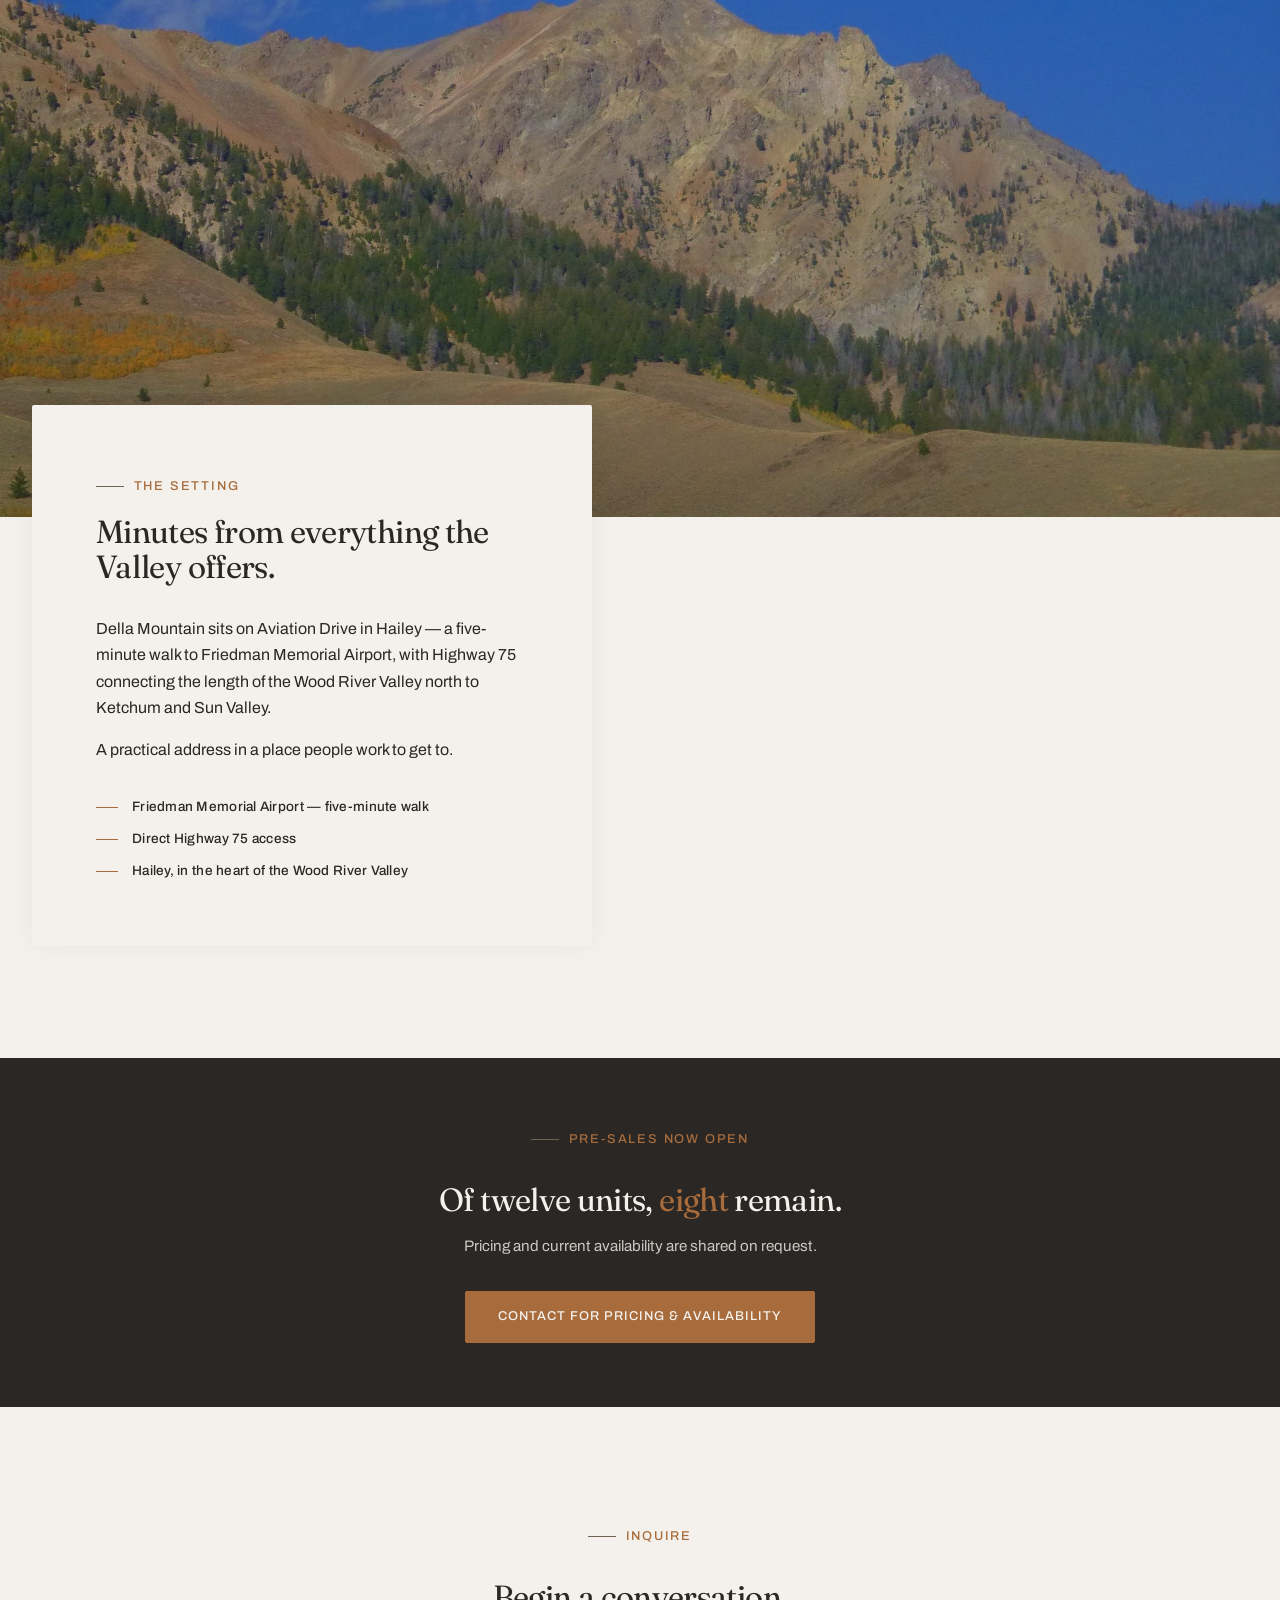
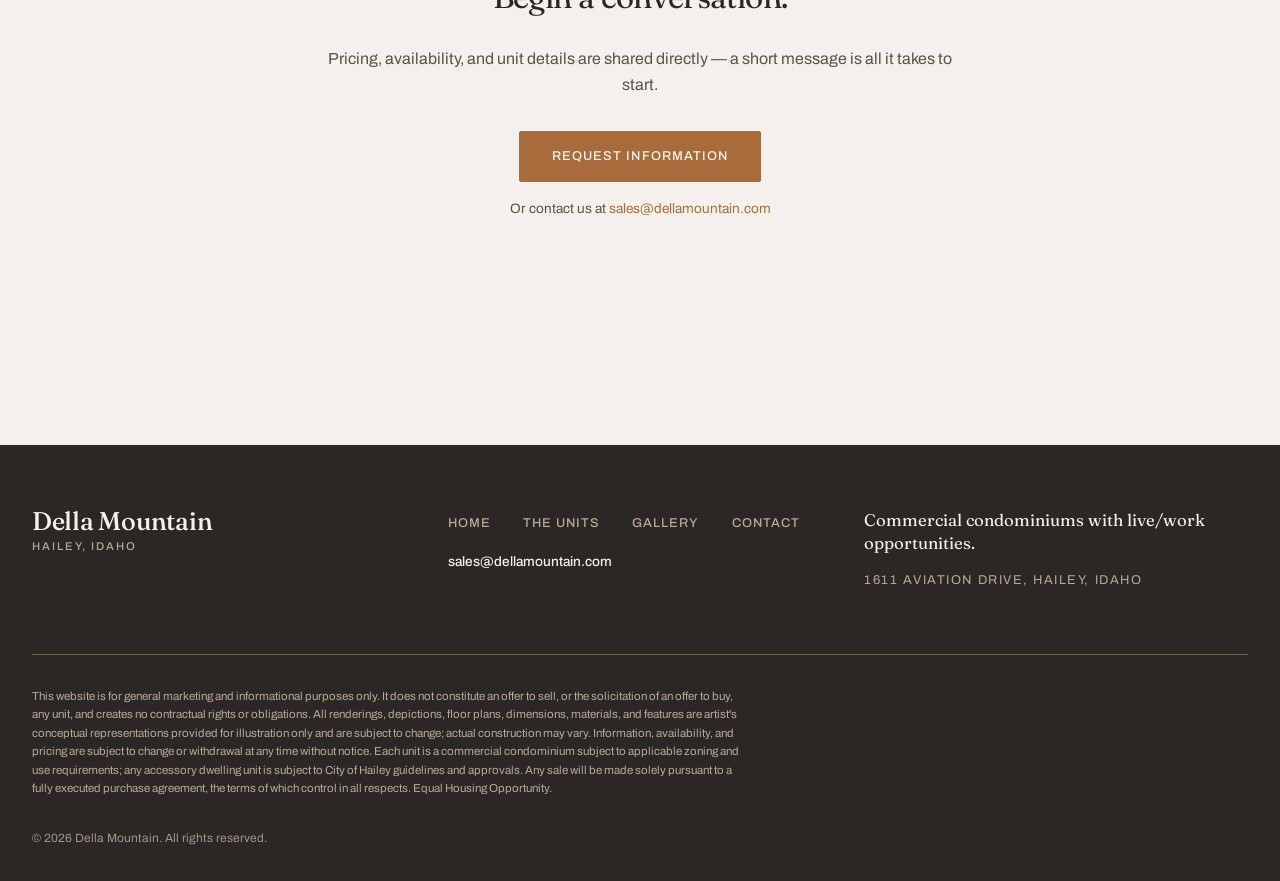
==== commit a762f472: "Copy revision pass 2: add specifications (12-foot garage door, stubbed plumbing, five-minute walk to" ====
--- a/index.html
+++ b/index.html
@@ -106,7 +106,7 @@
       <div class="container positioning">
         <p class="eyebrow" data-reveal>The Idea</p>
         <h2 class="positioning__statement section-heading" data-reveal>
-          Della Mountain is twelve commercial condominiums in Hailey, Idaho, each carrying something rare: live/work possibilities. The result is a property that adapts to its owner — a workspace, a base, a place for what matters to you.
+          Della Mountain redefines commercial space in Hailey, Idaho, introducing twelve commercial condominiums, each carrying something rare: live/work possibilities. The result is a property that adapts to its owner — a workspace, a base, a place for what matters to you.
         </h2>
         <p class="positioning__sub" data-reveal>
           Three buildings. Twelve units. One uncommon opportunity.
@@ -129,7 +129,7 @@
           <p class="eyebrow">Live / Work</p>
           <h2 class="section-heading split__heading">A building that doesn't dictate.</h2>
           <p class="body-copy">
-            Every unit is a genuine commercial space — a fourteen-foot main level, a grade-level roll-up door, and room for a business, a studio, a workshop, the things you build or keep.
+            Every unit is a genuine commercial space — a 14-foot clear height, a 12-foot grade-level roll-up door, and room for a business, a studio, a workshop, the things you build or keep.
           </p>
           <p class="body-copy">
             Each unit is structured to allow for an accessory dwelling unit — quarters, for staff or for yourself. Finish it now or later. Use the space as commercial alone, or as both. The choice stays yours, within the City of Hailey's guidelines.
@@ -156,10 +156,10 @@
             <p class="ownership-card__label">Warm Shell</p>
             <h3 class="ownership-card__heading">A finished canvas.</h3>
             <p class="body-copy">
-              Delivered as a complete commercial shell — a main-level bathroom, basic electrical, the bones in place. The buyer finishes the interior to a plan of their own.
-            </p>
-            <p class="body-copy">
-              For the owner with a specific vision, and the patience to see it through.
+              Delivered as a complete commercial shell — a main-level bathroom, basic electrical, stubbed plumbing, the bones in place. The buyer finishes the interior to a plan of their own.
+            </p>
+            <p class="body-copy">
+              For the owner with a specific vision.
             </p>
           </article>
 
@@ -193,14 +193,14 @@
             <p class="eyebrow">The Setting</p>
             <h2 class="section-heading">Minutes from everything the Valley offers.</h2>
             <p class="body-copy">
-              Della Mountain sits on Aviation Drive in Hailey, with easy in-and-out access to the Wood River Valley. Friedman Memorial Airport is close at hand, and Highway 75 connects the length of the Valley north to Ketchum and Sun Valley.
+              Della Mountain sits on Aviation Drive in Hailey — a five-minute walk to Friedman Memorial Airport, with Highway 75 connecting the length of the Wood River Valley north to Ketchum and Sun Valley.
             </p>
             <p class="body-copy">
               A practical address in a place people work to get to.
             </p>
 
             <ul class="rule-list">
-              <li><span class="rule-list__rule" aria-hidden="true"></span>Friedman Memorial Airport — minutes away</li>
+              <li><span class="rule-list__rule" aria-hidden="true"></span>Friedman Memorial Airport — five-minute walk</li>
               <li><span class="rule-list__rule" aria-hidden="true"></span>Direct Highway 75 access</li>
               <li><span class="rule-list__rule" aria-hidden="true"></span>Hailey, in the heart of the Wood River Valley</li>
             </ul>
@@ -243,7 +243,7 @@
         <div class="closing-cta__actions" data-reveal>
           <a class="btn" href="/contact.html">Request information</a>
           <p class="closing-cta__mail">
-            Or email <a href="mailto:sales@dellamountain.com">sales@dellamountain.com</a>
+            Or contact us at <a href="mailto:sales@dellamountain.com">sales@dellamountain.com</a>
           </p>
         </div>
       </div>
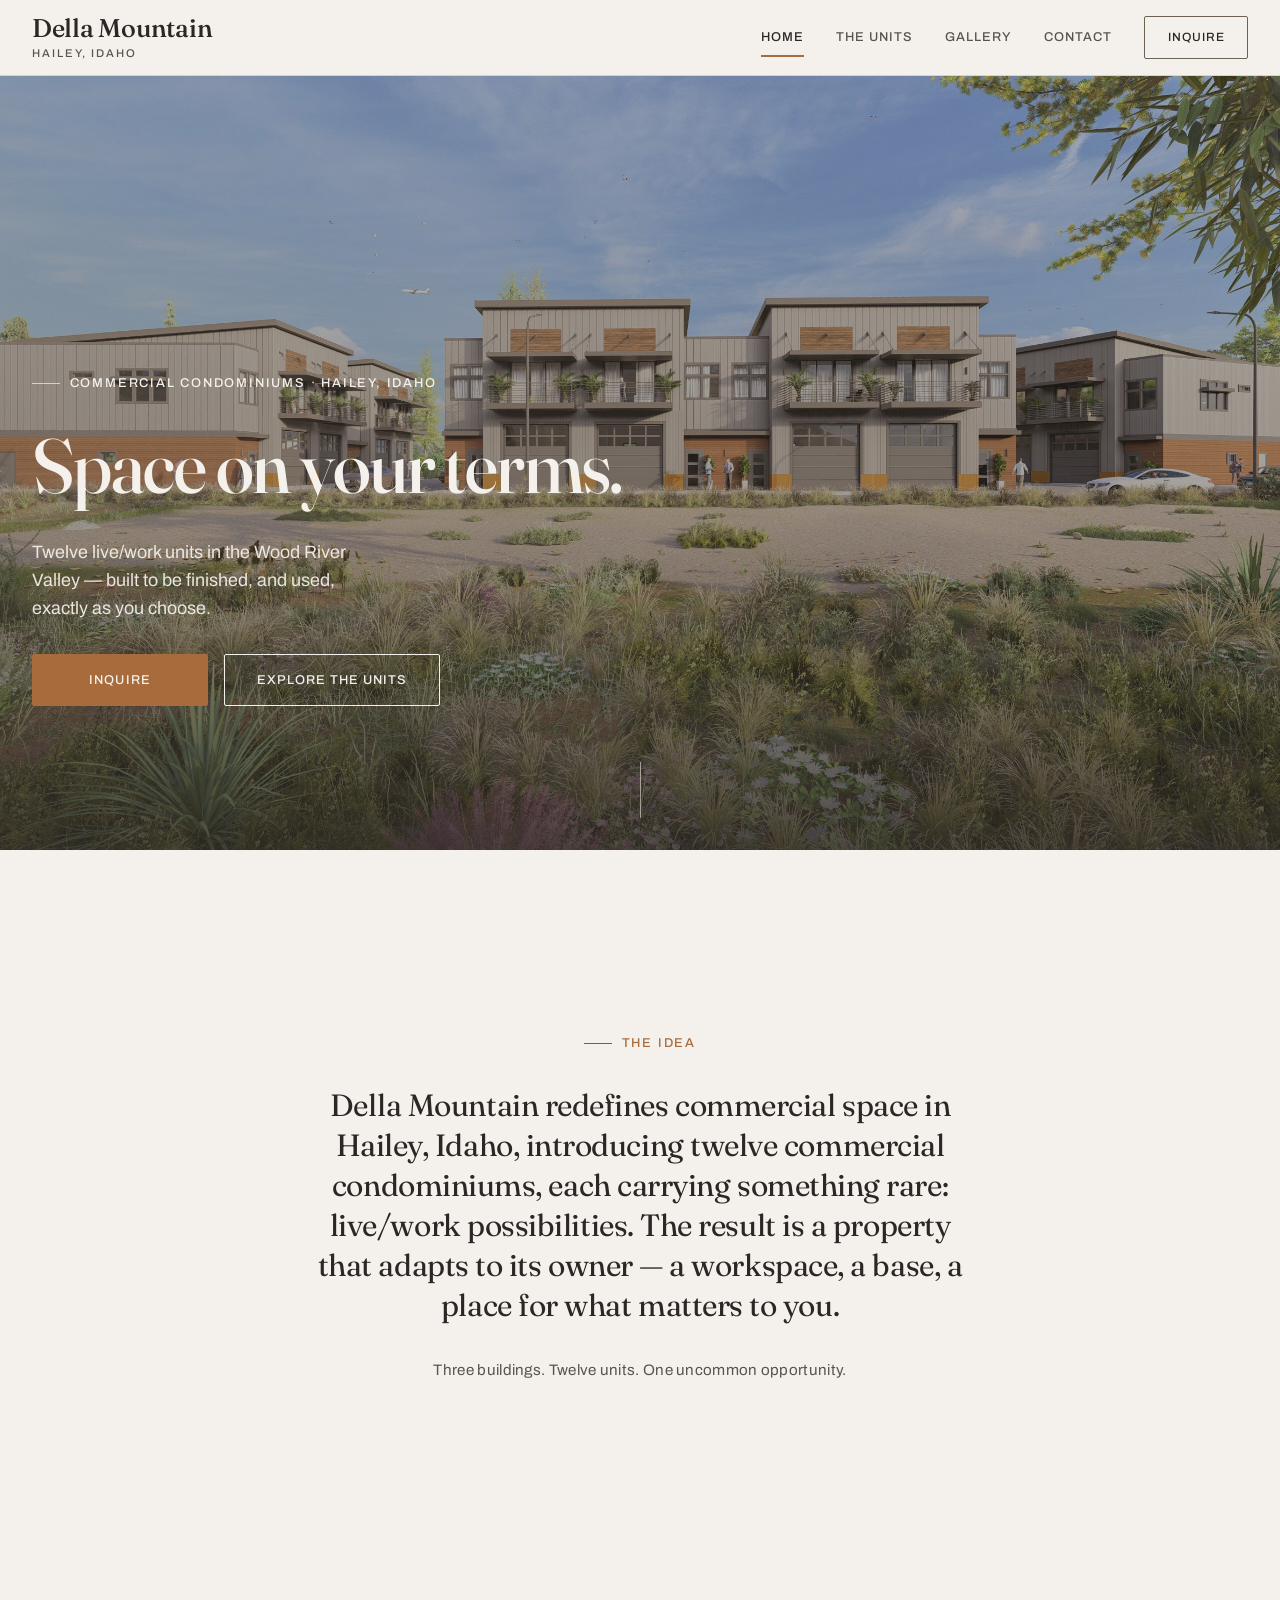
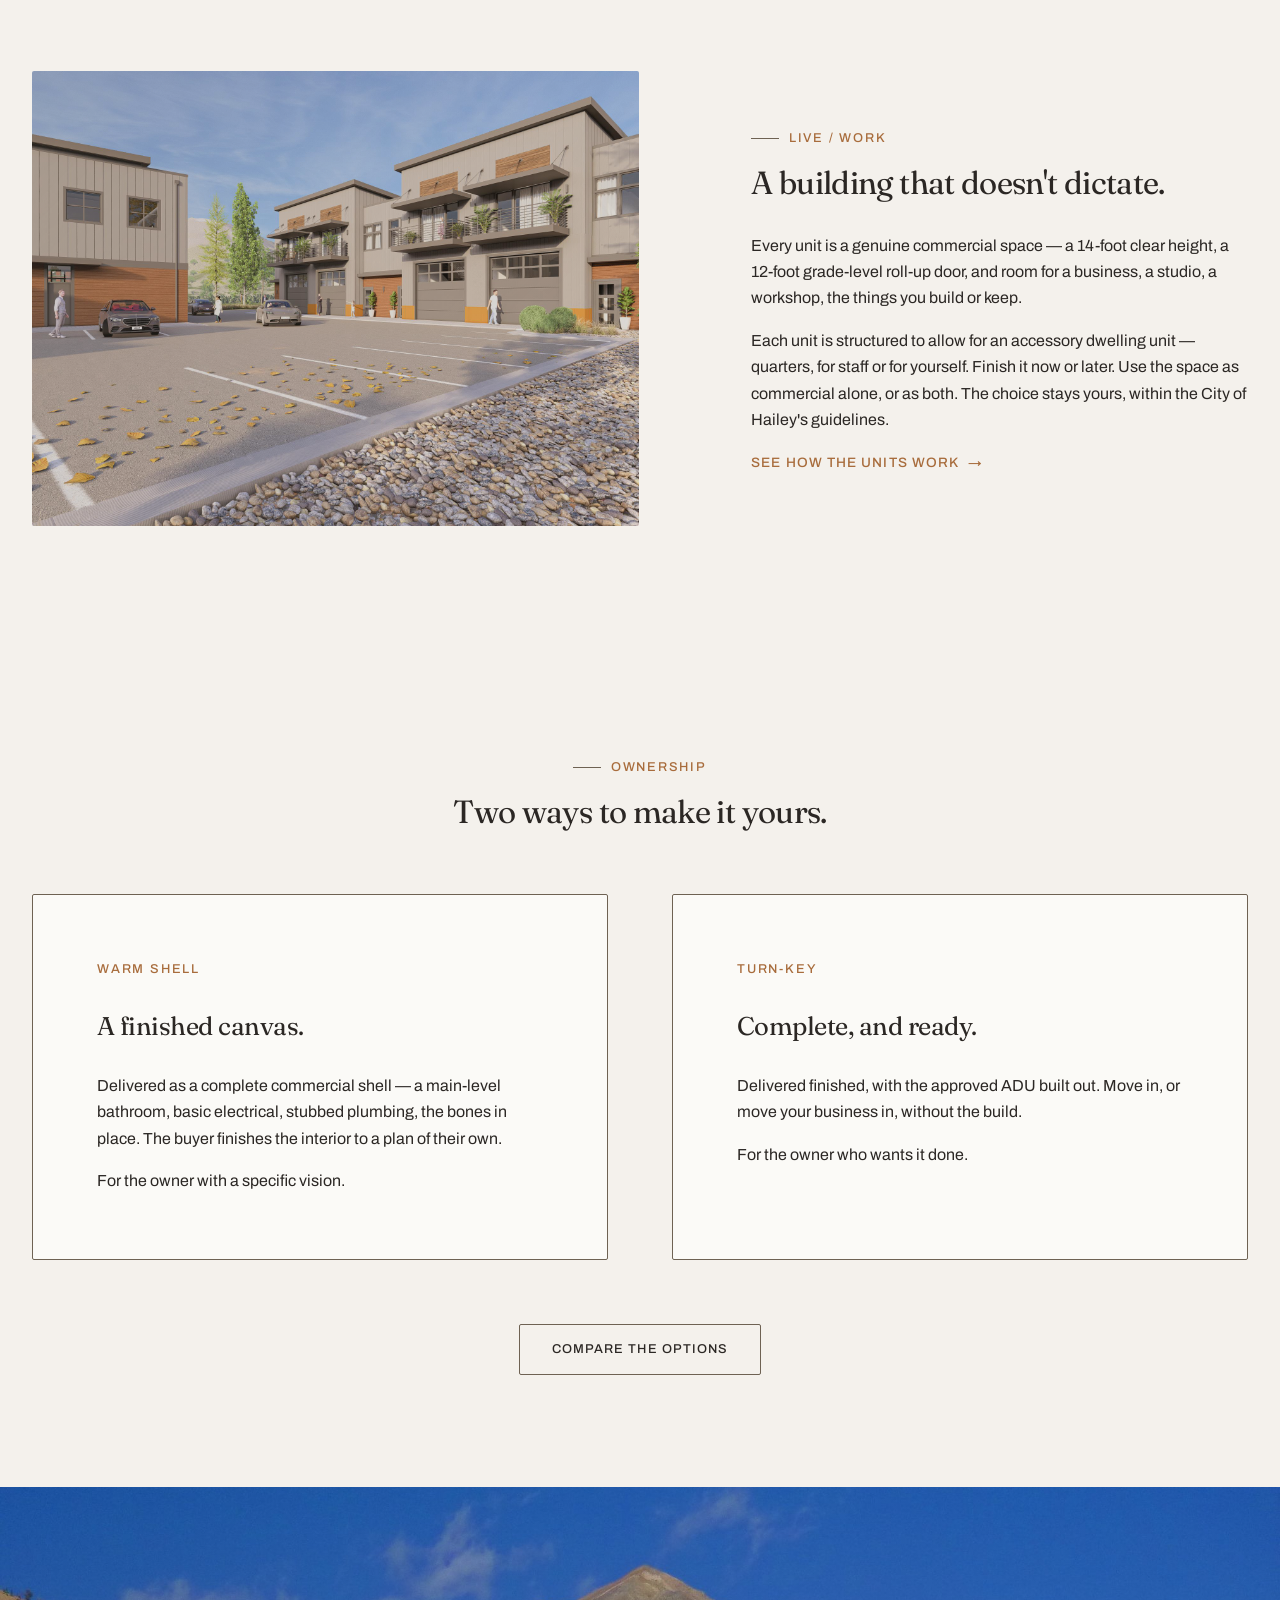
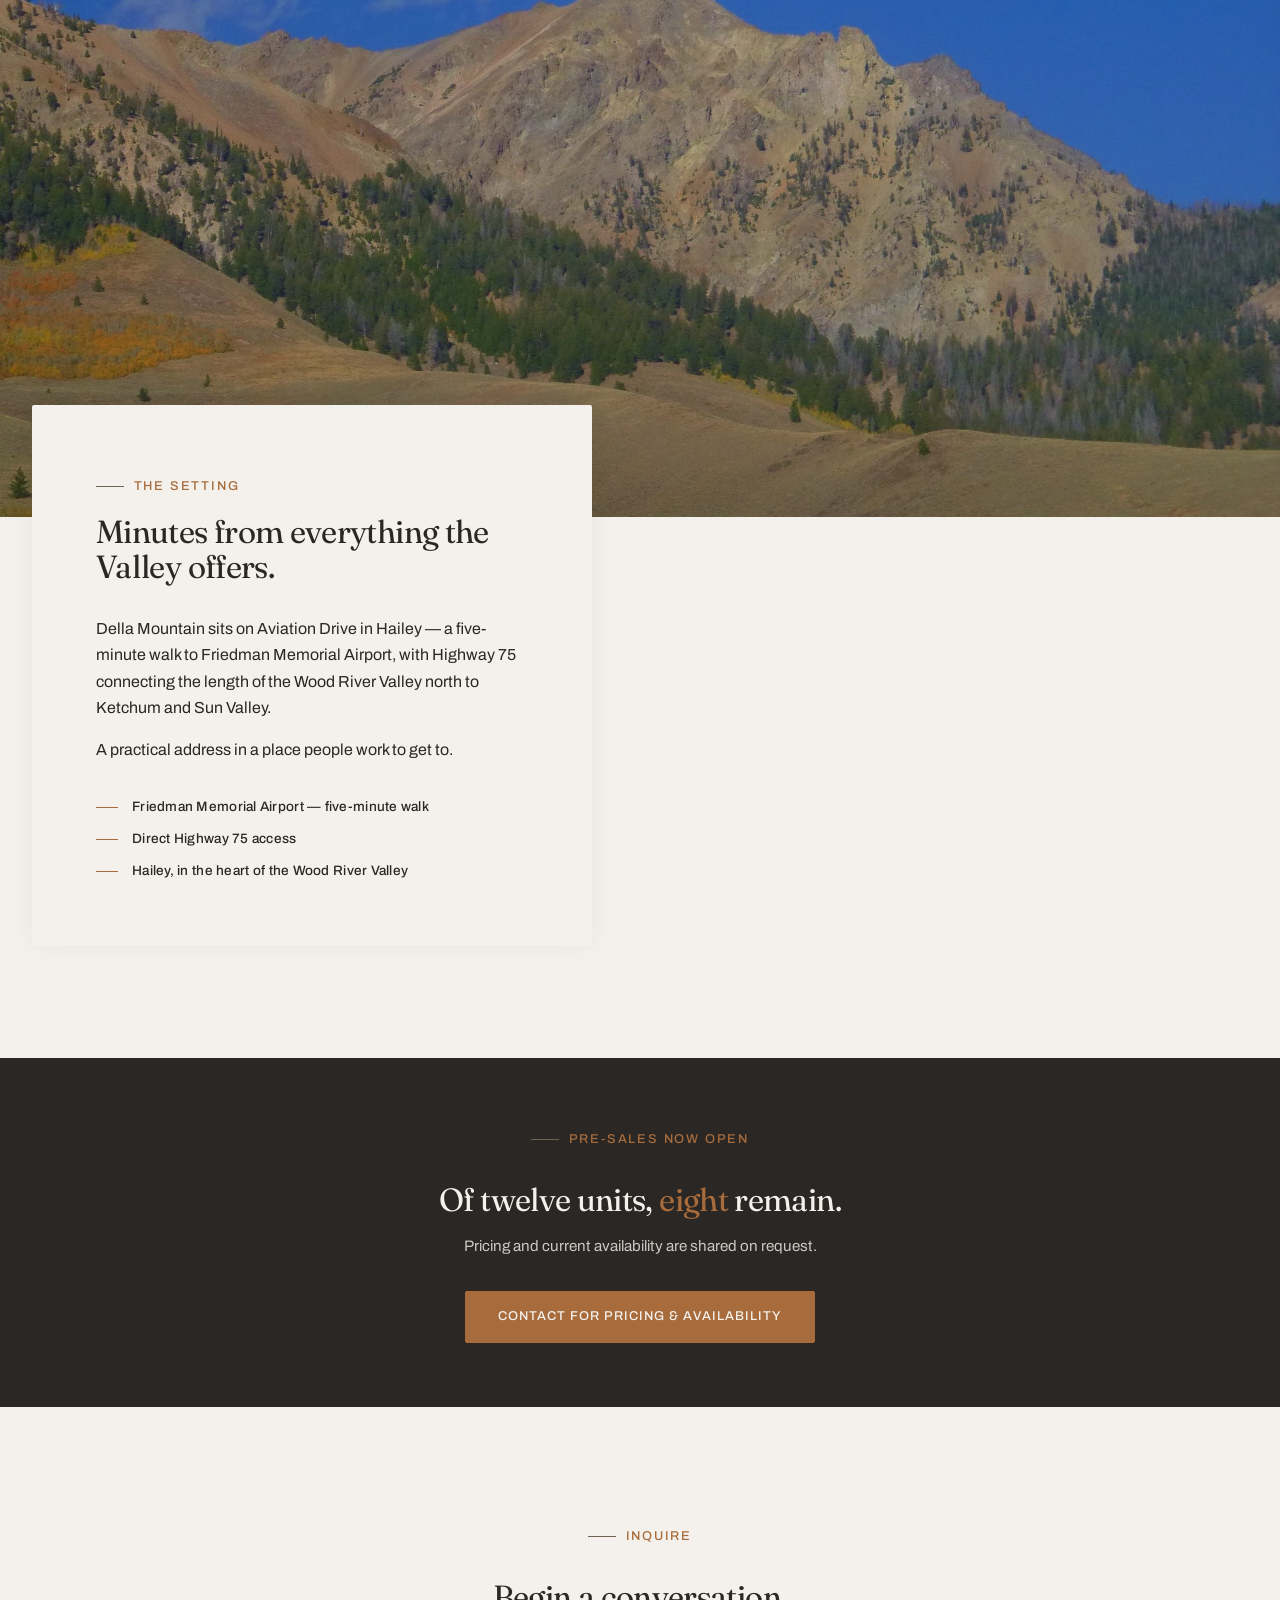
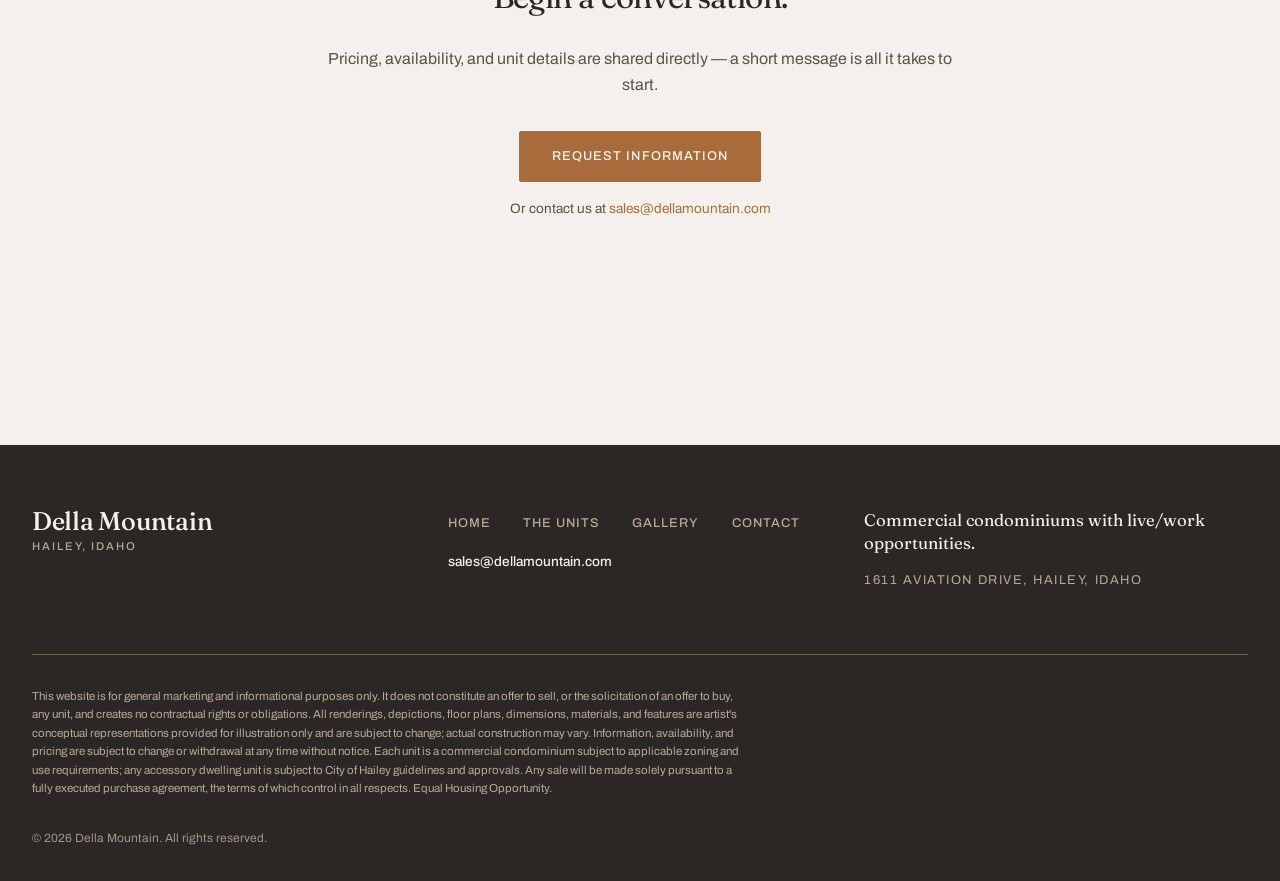
==== commit 96f95aba: "Add hero preload tag; remove orphaned .film-placeholder CSS" ====
--- a/index.html
+++ b/index.html
@@ -9,6 +9,7 @@
 
   <link rel="icon" type="image/svg+xml" href="/favicon.svg">
   <link rel="apple-touch-icon" href="/apple-touch-icon.png">
+  <link rel="preload" as="image" href="/assets/hero-exterior.jpg">
 
   <meta property="og:type" content="website">
   <meta property="og:site_name" content="Della Mountain">
--- a/css/style.css
+++ b/css/style.css
@@ -1418,44 +1418,6 @@
   border: 0;
 }
 
-.film-placeholder {
-  position: absolute;
-  inset: 0;
-  background: var(--ink);
-  color: var(--paper);
-  display: flex;
-  flex-direction: column;
-  align-items: center;
-  justify-content: center;
-  gap: var(--space-sm);
-  padding: var(--space-md);
-  text-align: center;
-}
-.film-placeholder__play {
-  display: block;
-  width: 0;
-  height: 0;
-  border-left: 28px solid var(--timber);
-  border-top: 18px solid transparent;
-  border-bottom: 18px solid transparent;
-  margin-bottom: var(--space-sm);
-  filter: drop-shadow(0 2px 8px rgba(0, 0, 0, 0.35));
-}
-.film-placeholder__title {
-  font-family: var(--font-display);
-  font-weight: 400;
-  font-size: clamp(1.1rem, 1.8vw, 1.5rem);
-  color: var(--paper);
-  margin: 0;
-  letter-spacing: -0.01em;
-}
-.film-placeholder__sub {
-  font-family: var(--font-body);
-  font-size: 0.85rem;
-  color: rgba(244, 241, 236, 0.7);
-  margin: 0;
-}
-
 /* ---------- Gallery head (shared by Exteriors / Interiors / Site Plan) ---------- */
 .gallery-head {
   margin-bottom: var(--space-lg);
@@ -1705,11 +1667,6 @@
 
 /* Sub-480 tightening */
 @media (max-width: 480px) {
-  .film-placeholder__play {
-    border-left-width: 22px;
-    border-top-width: 14px;
-    border-bottom-width: 14px;
-  }
   .lightbox__nav--prev { left: 4px; }
   .lightbox__nav--next { right: 4px; }
   .lightbox__close { top: 4px; right: 4px; }
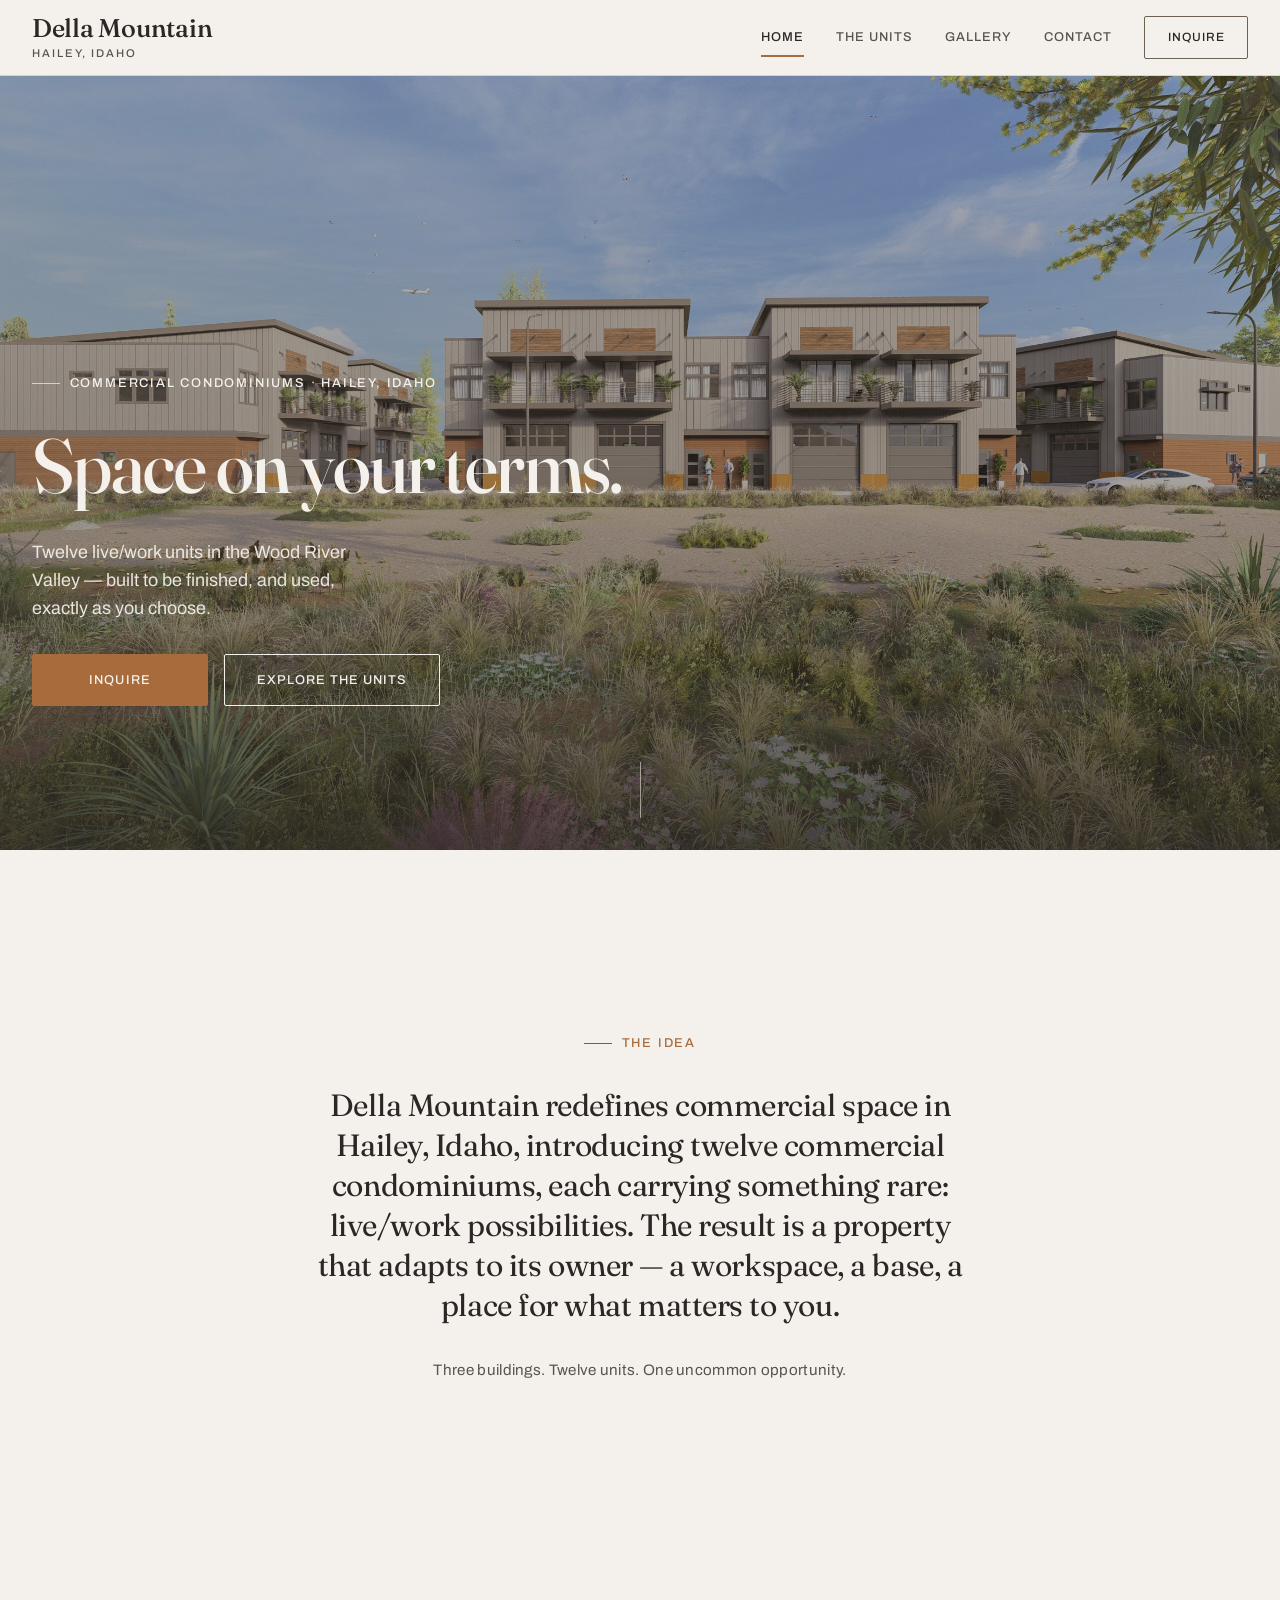
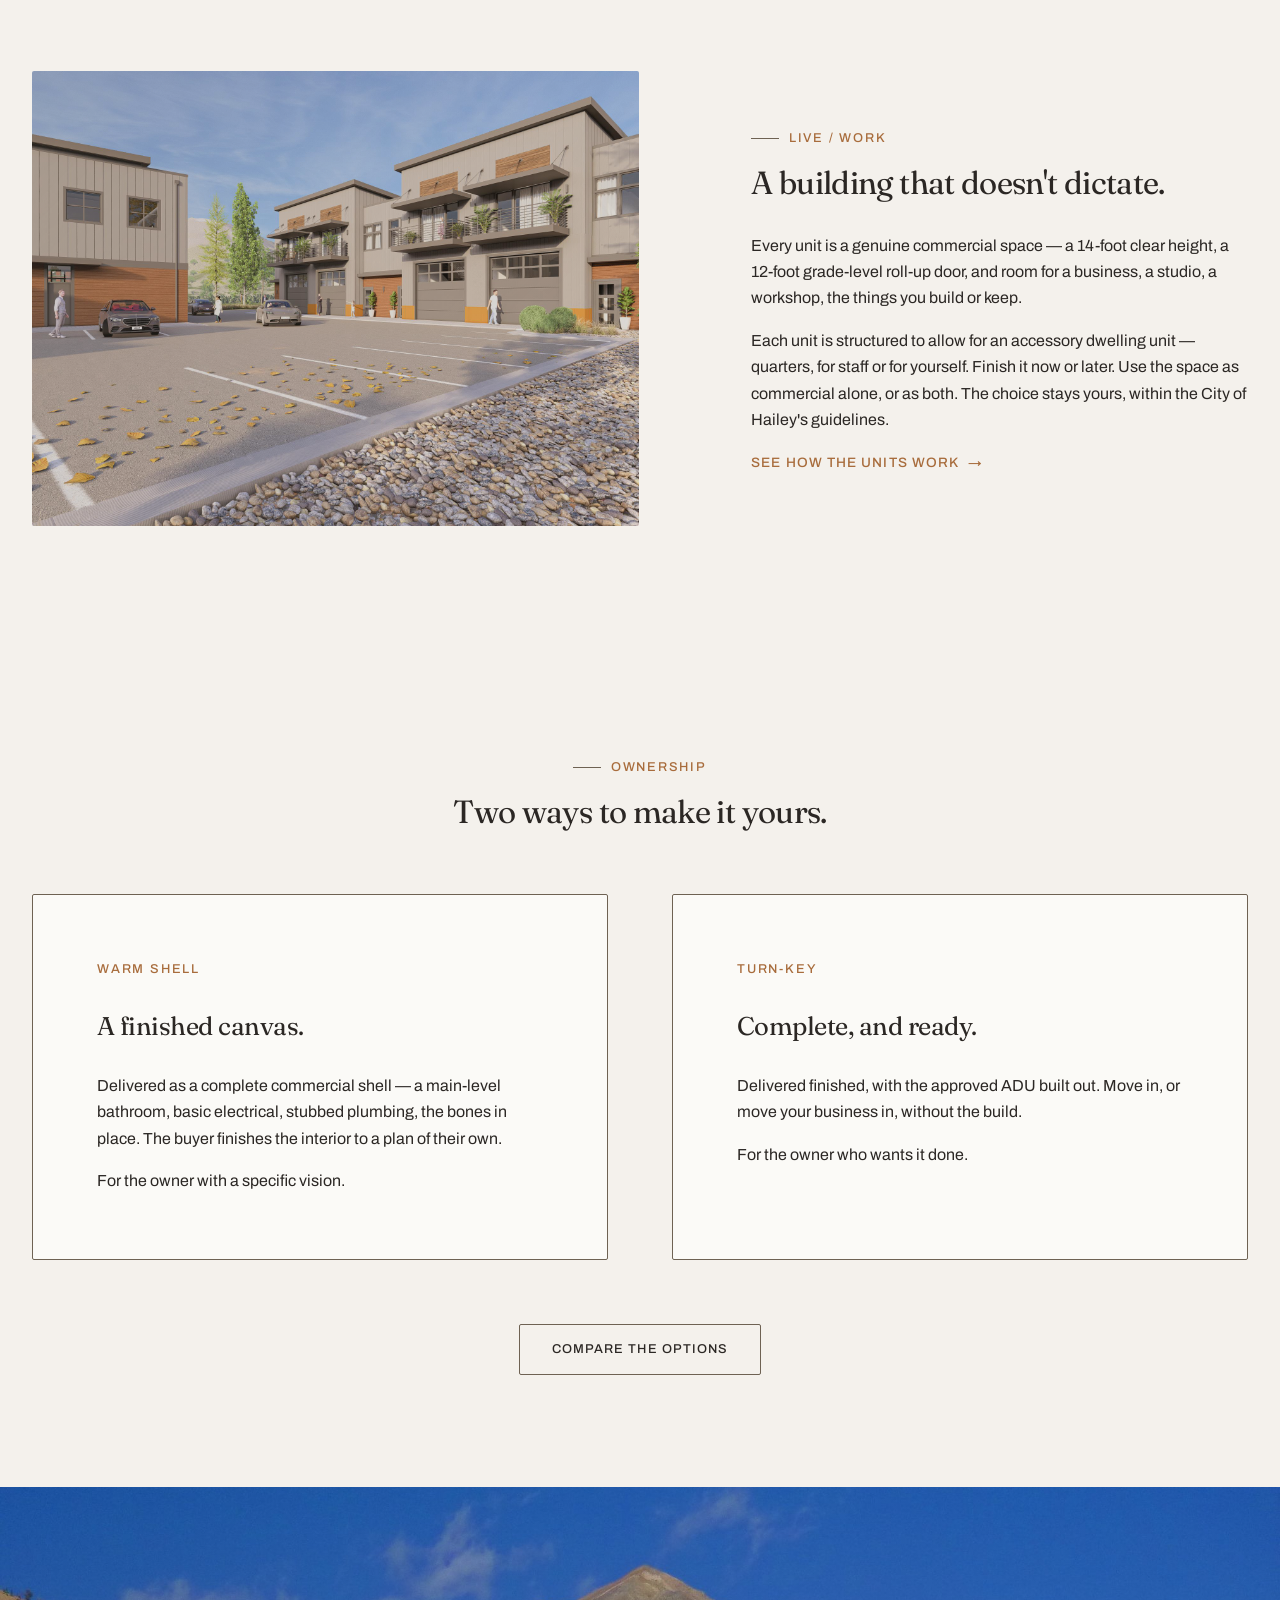
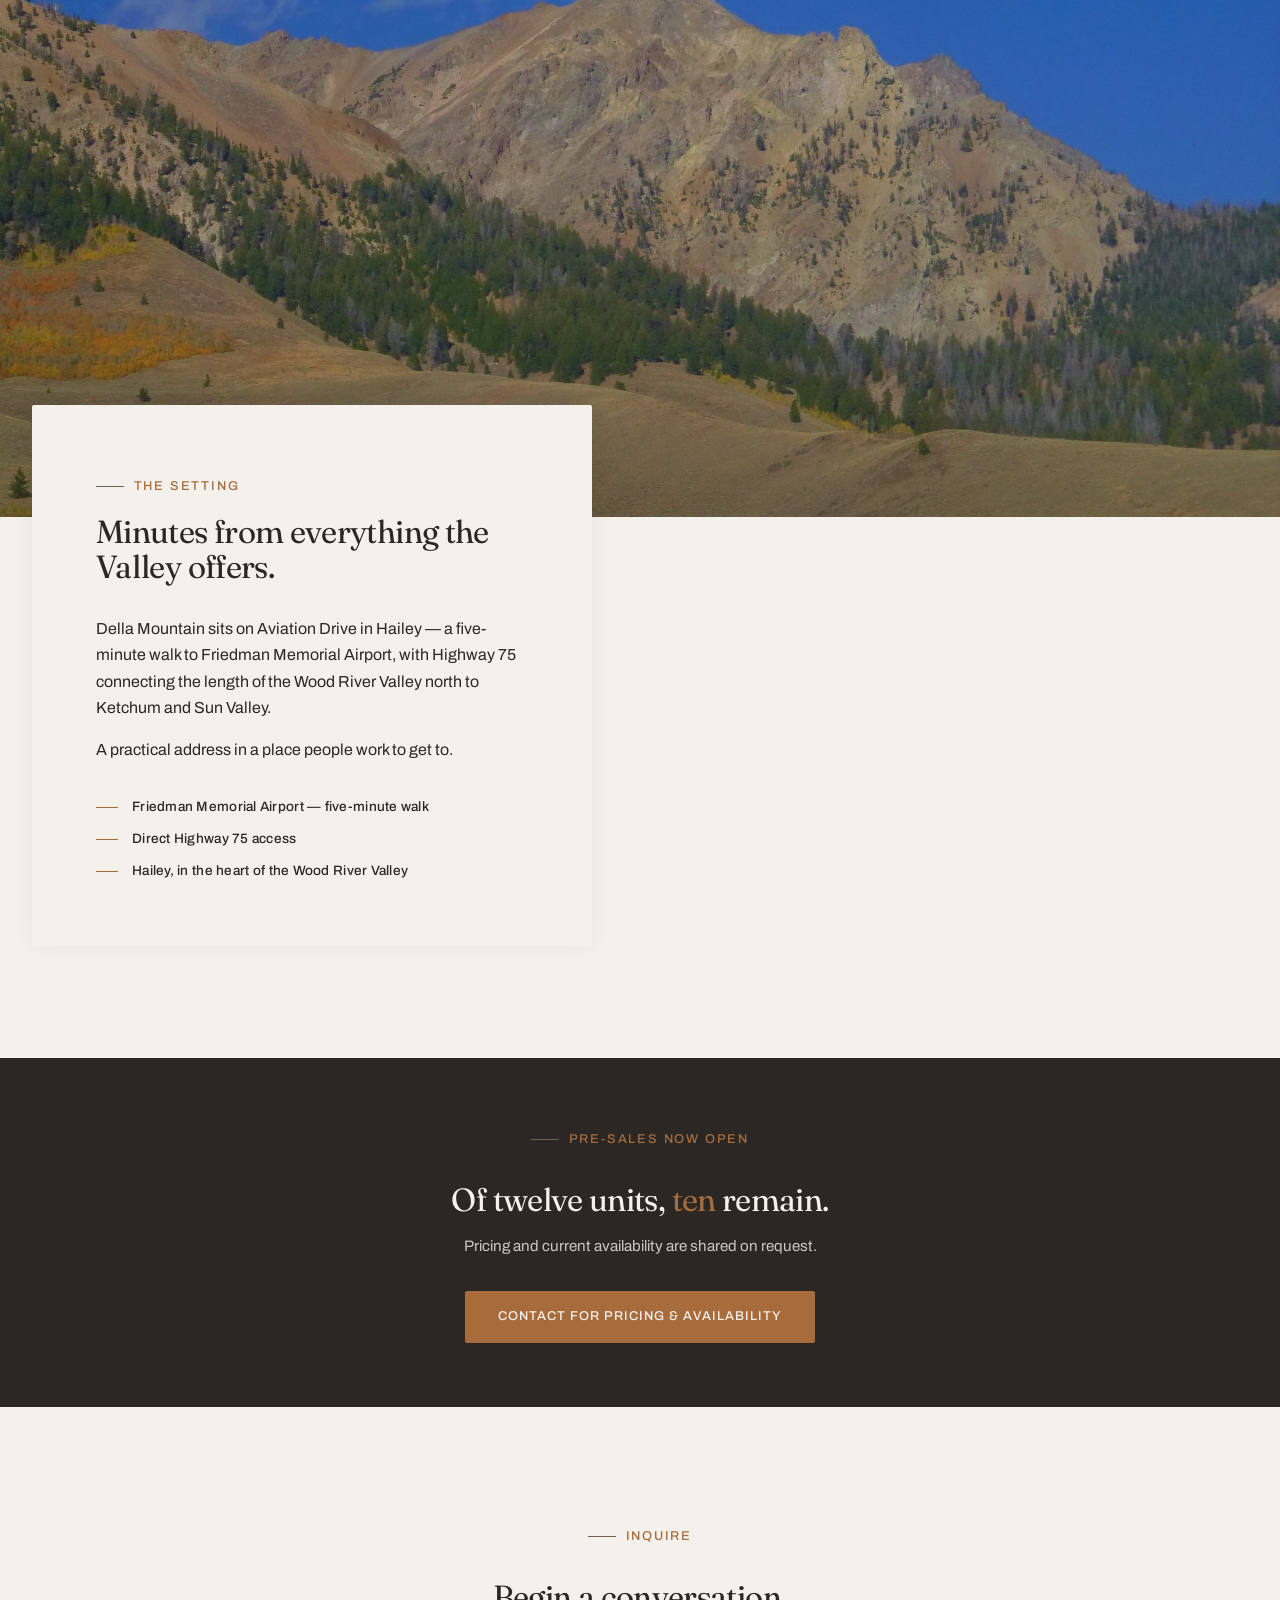
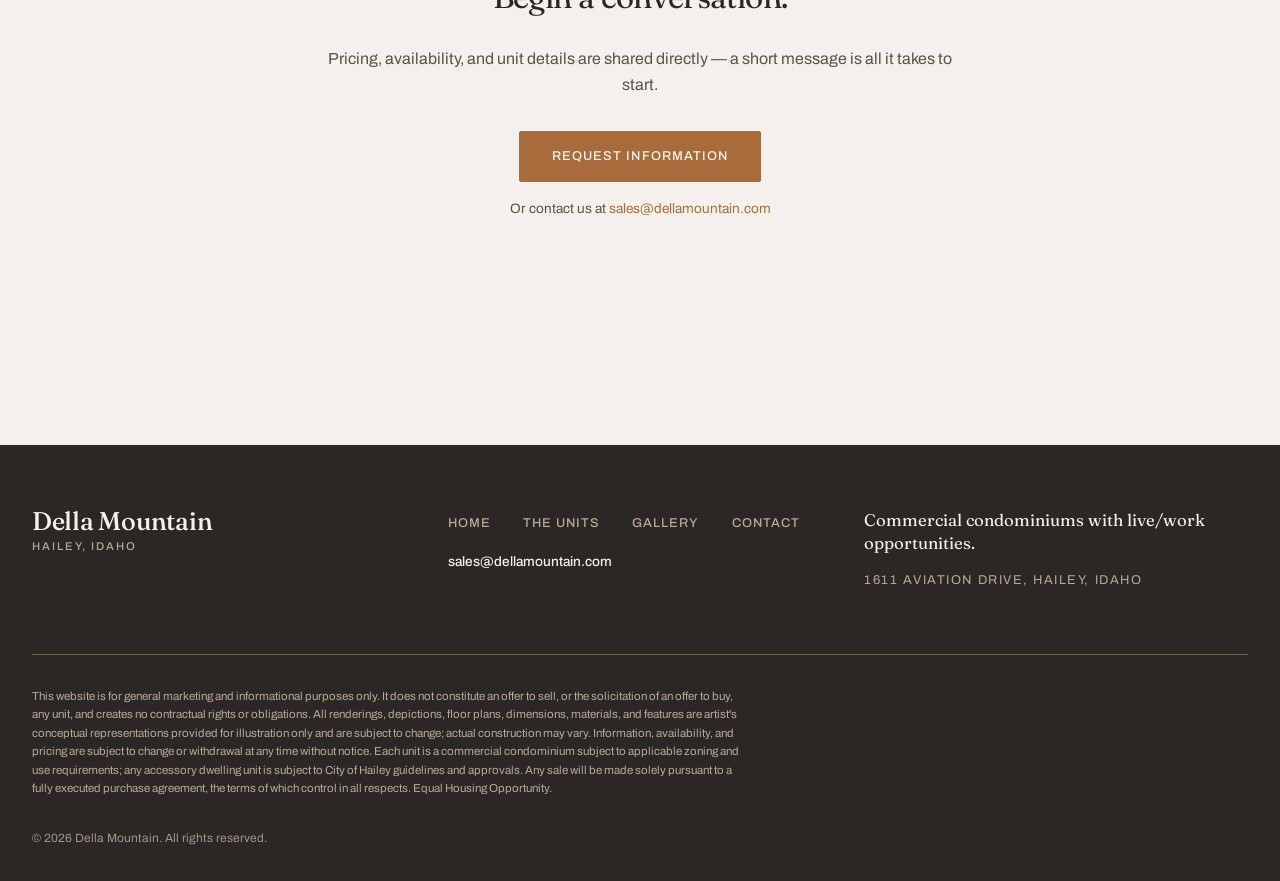
==== commit cb60b7fb: "Update availability: units 109 and 110 now available (10 available, 2 reserved)" ====
--- a/index.html
+++ b/index.html
@@ -8,7 +8,7 @@
   <meta name="theme-color" content="#F4F1EC">
 
   <link rel="icon" type="image/svg+xml" href="/favicon.svg">
-  <link rel="apple-touch-icon" href="/apple-touch-icon.png">
+  <link rel="apple-touch-icon" sizes="180x180" href="/apple-touch-icon.png">
   <link rel="preload" as="image" href="/assets/hero-exterior.jpg">
 
   <meta property="og:type" content="website">
@@ -17,8 +17,11 @@
   <meta property="og:title" content="Della Mountain — Live/Work Commercial Condominiums in Hailey, Idaho">
   <meta property="og:description" content="Della Mountain — twelve live/work commercial condominiums in Hailey, Idaho, with pre-approved accessory dwelling units and easy access throughout the Wood River Valley.">
   <meta property="og:image" content="https://dellamountain.com/assets/og-card.jpg">
+  <meta property="og:image:width" content="1200">
+  <meta property="og:image:height" content="630">
   <meta property="og:url" content="https://dellamountain.com/">
   <meta name="twitter:card" content="summary_large_image">
+  <meta name="twitter:image" content="https://dellamountain.com/assets/og-card.jpg">
 
   <link rel="preconnect" href="https://fonts.googleapis.com">
   <link rel="preconnect" href="https://fonts.gstatic.com" crossorigin>
@@ -221,7 +224,7 @@
              Keep in sync with the unit map on units.html.
              PLACEHOLDER VALUE — confirm real number with client before launch. -->
         <h2 class="availability-band__line section-heading">
-          Of twelve units, <span data-availability-count>eight</span> remain.
+          Of twelve units, <span data-availability-count>ten</span> remain.
         </h2>
 
         <p class="availability-band__sub">
--- a/css/style.css
+++ b/css/style.css
@@ -1008,55 +1008,37 @@
   opacity: 0.65;
 }
 
-/* ---------- Plan placeholder (Section 2) ---------- */
+/* ---------- Unit plans (Section 2) ---------- */
 .split--60-40 { grid-template-columns: 1fr; }
 @media (min-width: 821px) {
   .split--60-40 { grid-template-columns: 60fr 40fr; }
 }
 
-.plan-placeholder {
-  position: relative;
-  background: var(--paper-pure);
-  border: 1px solid var(--bronze);
-  border-radius: var(--radius);
-  padding: var(--space-md);
-  display: flex;
-  flex-direction: column;
+.plan-intro {
+  max-width: var(--measure-narrow);
+  margin-bottom: var(--space-lg);
+}
+.plan-intro .section-heading {
+  margin-top: var(--space-sm);
+  margin-bottom: var(--space-md);
+}
+.plan-intro .body-copy + .body-copy { margin-top: var(--space-sm); }
+
+.unit-plans {
+  display: grid;
+  grid-template-columns: 1fr 1fr;
   gap: var(--space-md);
-  aspect-ratio: 4 / 5;
-  min-height: 360px;
-}
-.plan-placeholder__level {
-  flex: 1;
-  border: 1px dashed var(--greige);
-  background: linear-gradient(135deg,
-    var(--paper) 0%,
-    var(--greige-soft) 100%);
-  border-radius: var(--radius);
-  display: flex;
-  align-items: center;
-  justify-content: center;
-}
-.plan-placeholder__label {
-  font-family: var(--font-body);
-  font-weight: 500;
-  font-size: 0.8rem;
-  text-transform: uppercase;
-  letter-spacing: 0.14em;
-  color: var(--ink-soft);
-}
-.plan-placeholder__note {
-  position: absolute;
-  bottom: var(--space-sm);
-  left: 50%;
-  transform: translateX(-50%);
-  font-family: var(--font-body);
-  font-weight: 500;
-  font-size: 0.72rem;
-  text-transform: uppercase;
-  letter-spacing: 0.14em;
-  color: var(--bronze);
-  margin: 0;
+  align-items: start;
+}
+@media (max-width: 820px) {
+  .unit-plans { grid-template-columns: 1fr; }
+}
+
+.unit-plan { margin: 0; }
+.unit-plan img {
+  width: 100%;
+  height: auto;
+  display: block;
 }
 
 .rule-list--inset { margin-top: var(--space-md); }
@@ -1549,28 +1531,7 @@
 
 /* ---------- Section 5 — Site Plan ---------- */
 .site-plan-figure {
-  max-width: var(--measure-narrow);
   margin: 0 auto;
-}
-.site-plan-placeholder {
-  width: 100%;
-  aspect-ratio: 4 / 3;
-  background: var(--greige-soft);
-  border: 1px solid var(--bronze);
-  border-radius: var(--radius);
-  display: flex;
-  align-items: center;
-  justify-content: center;
-  text-align: center;
-  padding: var(--space-md);
-}
-.site-plan-placeholder span {
-  font-family: var(--font-body);
-  font-weight: 500;
-  font-size: 0.85rem;
-  text-transform: uppercase;
-  letter-spacing: 0.14em;
-  color: var(--ink-soft);
 }
 
 /* ---------- Lightbox ---------- */
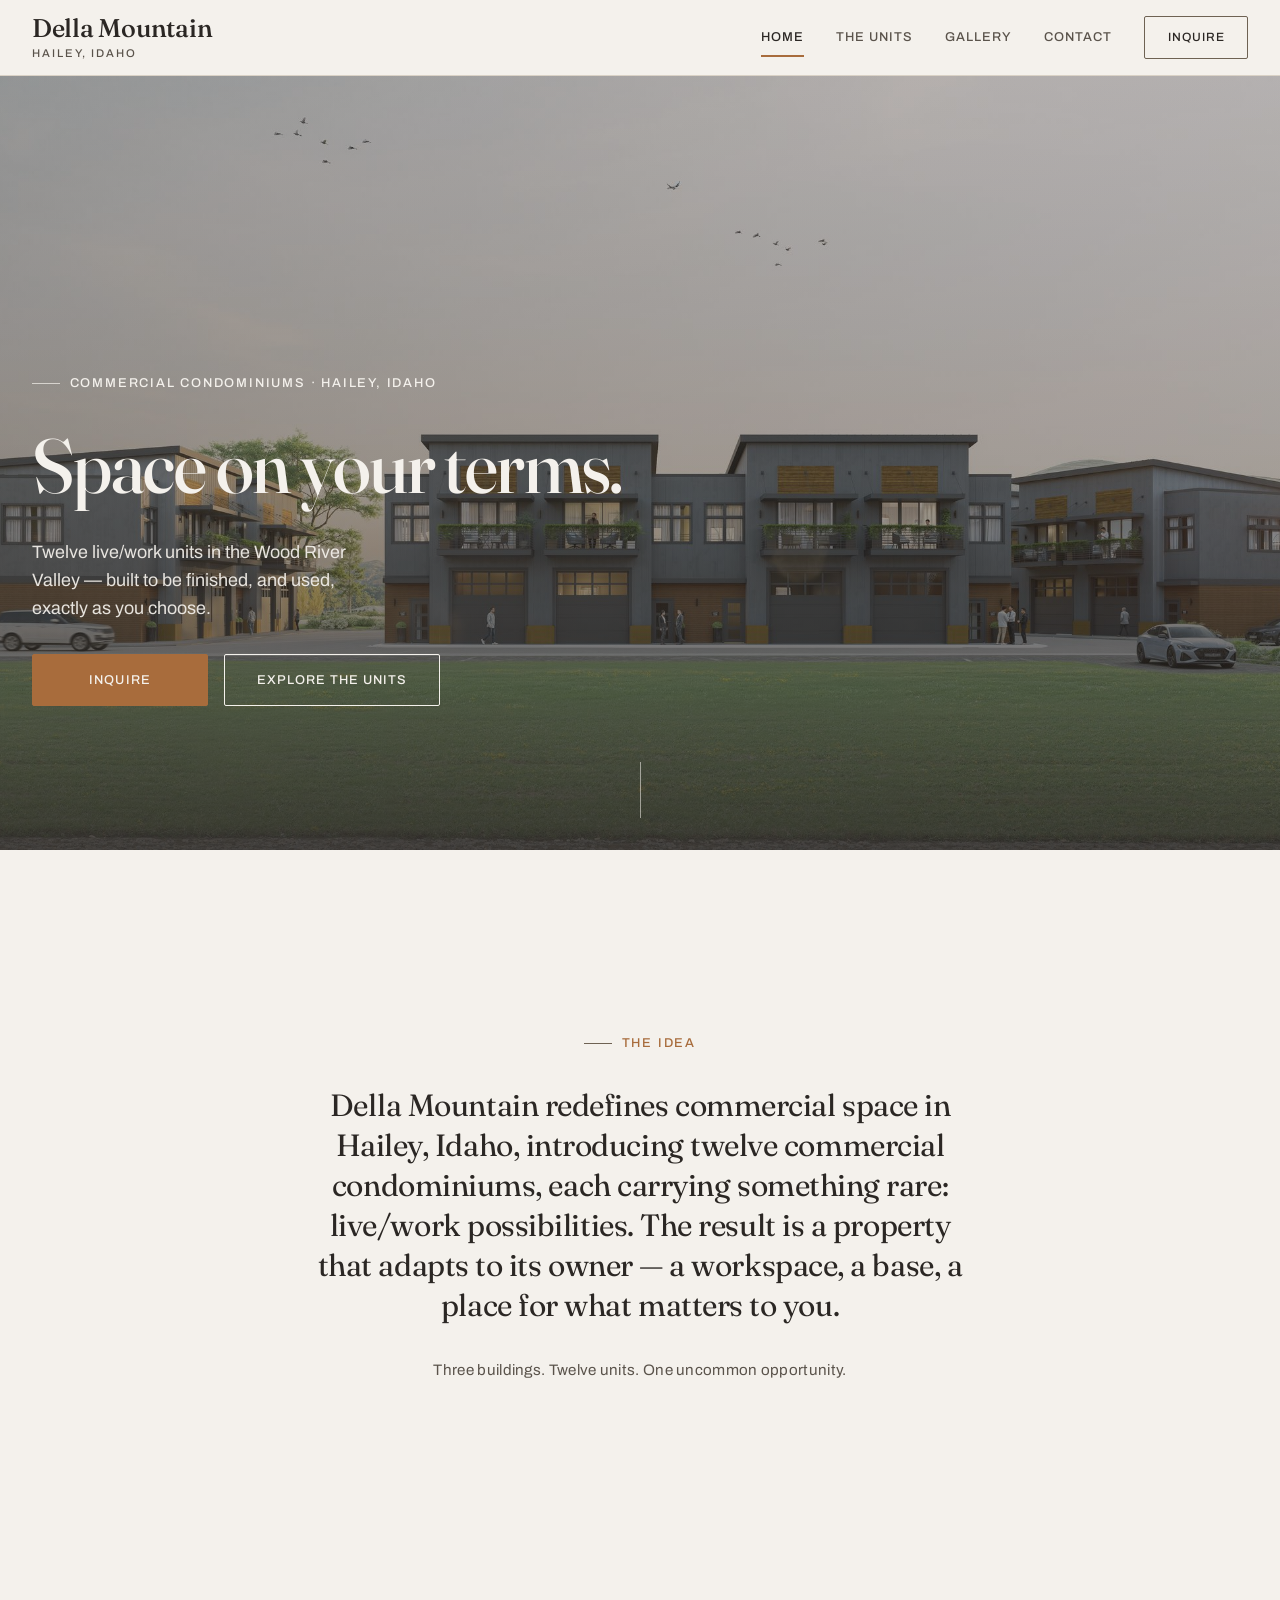
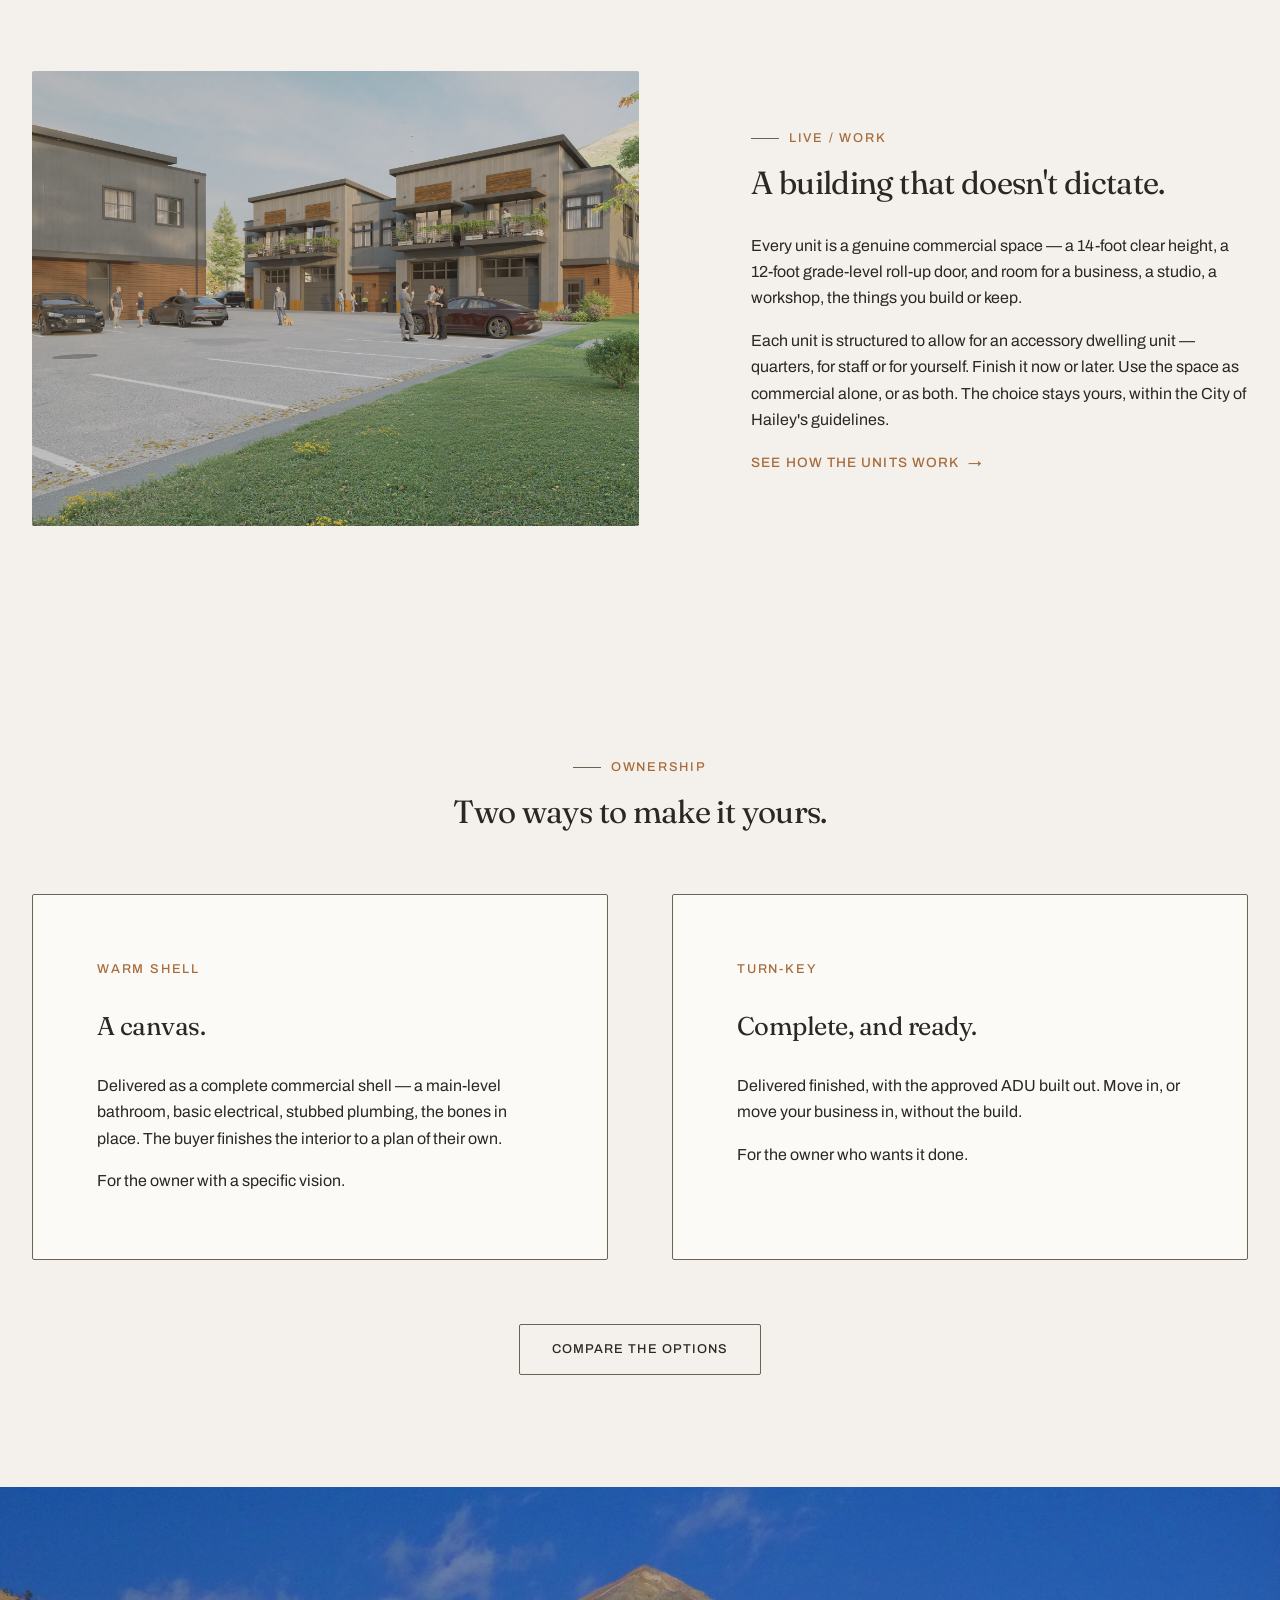
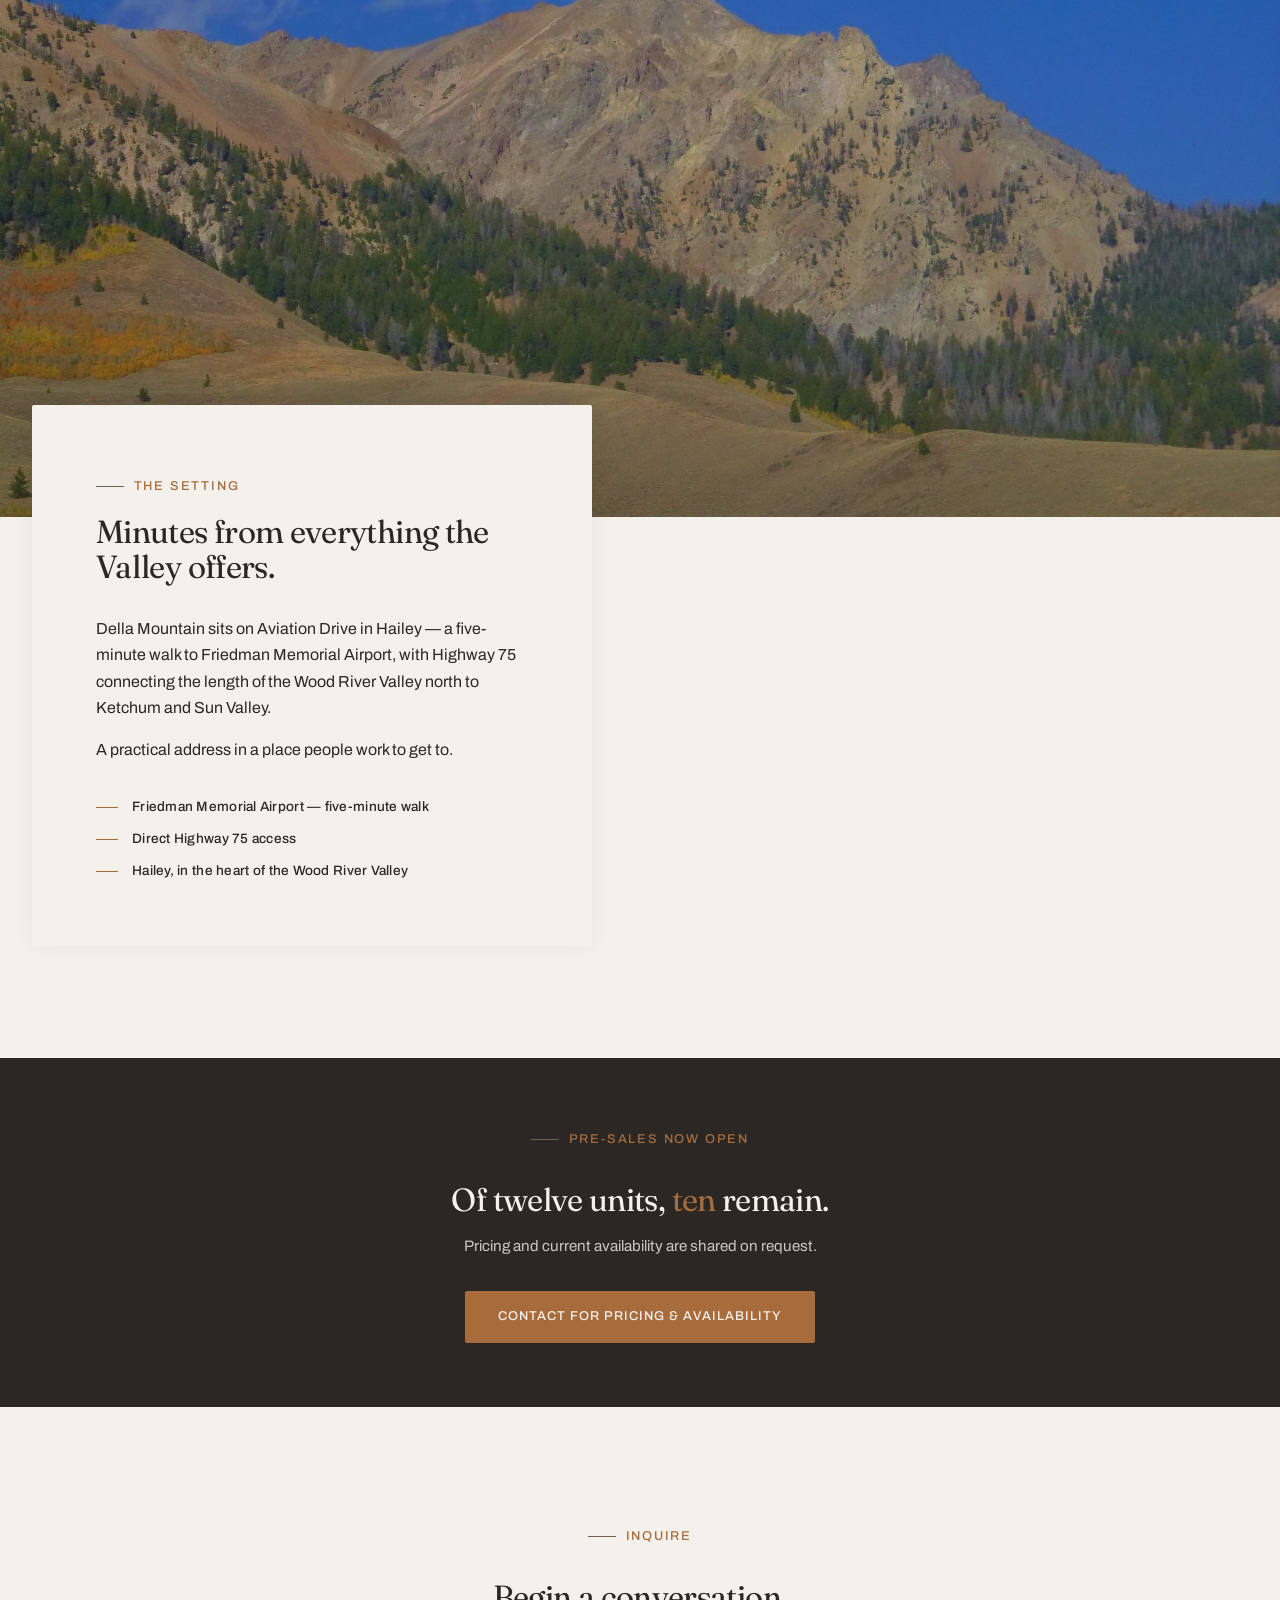
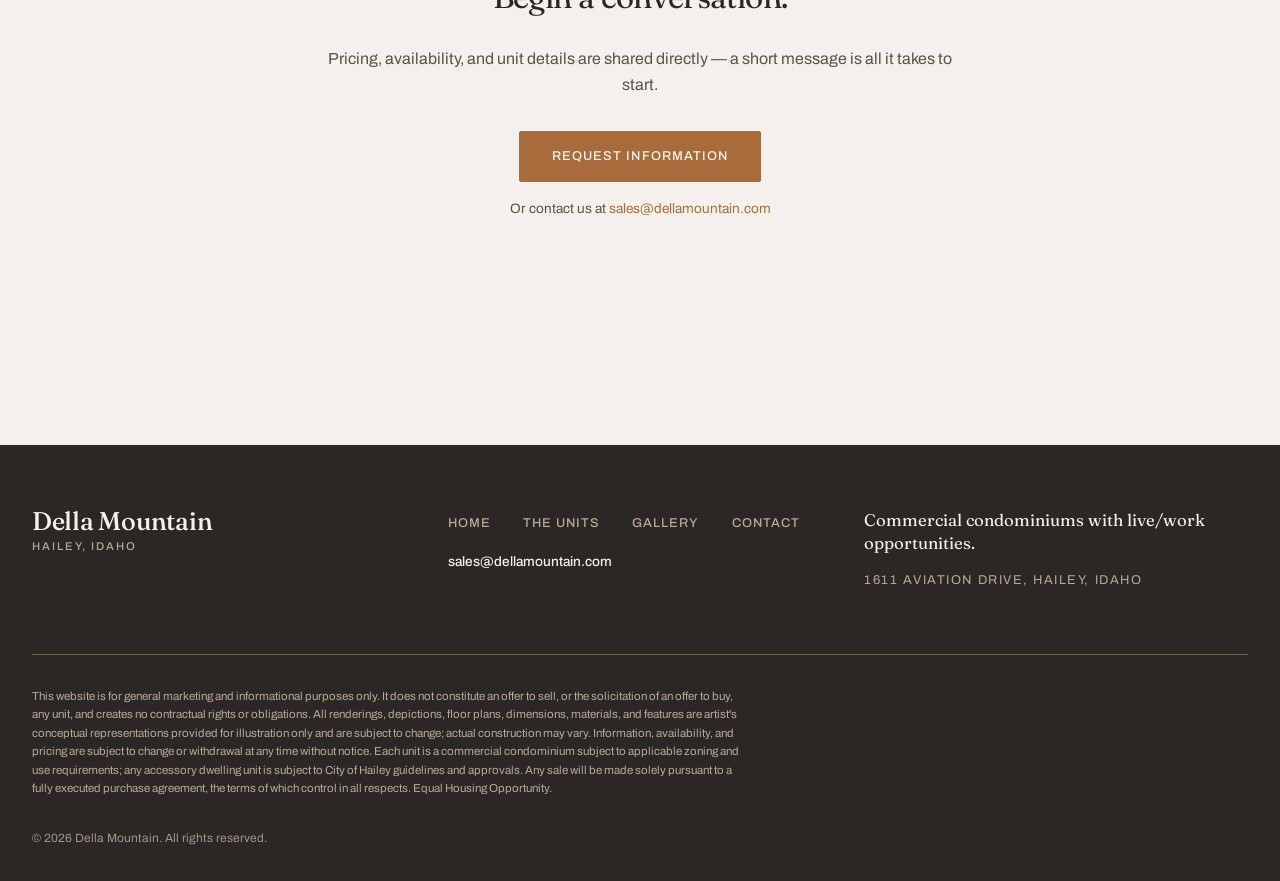
==== commit a3fe115e: "Deferred copy fixes: remove meadow language, capitalize availability count, tidy Warm Shell heading " ====
--- a/index.html
+++ b/index.html
@@ -4,7 +4,7 @@
   <meta charset="UTF-8">
   <meta name="viewport" content="width=device-width, initial-scale=1.0">
   <title>Della Mountain — Live/Work Commercial Condominiums in Hailey, Idaho</title>
-  <meta name="description" content="Della Mountain — twelve live/work commercial condominiums in Hailey, Idaho, with pre-approved accessory dwelling units and easy access throughout the Wood River Valley.">
+  <meta name="description" content="Twelve commercial condominiums in Hailey, Idaho — live/work possibilities, minutes from Sun Valley and the Wood River Valley.">
   <meta name="theme-color" content="#F4F1EC">
 
   <link rel="icon" type="image/svg+xml" href="/favicon.svg">
@@ -15,7 +15,7 @@
   <meta property="og:site_name" content="Della Mountain">
   <meta property="og:locale" content="en_US">
   <meta property="og:title" content="Della Mountain — Live/Work Commercial Condominiums in Hailey, Idaho">
-  <meta property="og:description" content="Della Mountain — twelve live/work commercial condominiums in Hailey, Idaho, with pre-approved accessory dwelling units and easy access throughout the Wood River Valley.">
+  <meta property="og:description" content="Twelve commercial condominiums in Hailey, Idaho — live/work possibilities, minutes from Sun Valley and the Wood River Valley.">
   <meta property="og:image" content="https://dellamountain.com/assets/og-card.jpg">
   <meta property="og:image:width" content="1200">
   <meta property="og:image:height" content="630">
@@ -158,7 +158,7 @@
         <div class="ownership-cards">
           <article class="ownership-card" data-reveal>
             <p class="ownership-card__label">Warm Shell</p>
-            <h3 class="ownership-card__heading">A finished canvas.</h3>
+            <h3 class="ownership-card__heading">A canvas.</h3>
             <p class="body-copy">
               Delivered as a complete commercial shell — a main-level bathroom, basic electrical, stubbed plumbing, the bones in place. The buyer finishes the interior to a plan of their own.
             </p>
--- a/css/style.css
+++ b/css/style.css
@@ -1502,32 +1502,8 @@
   .interiors-grid { grid-template-columns: 1fr 1fr 1fr; }
 }
 
-.interior-slot {
-  margin: 0;
-  display: flex;
-  flex-direction: column;
-  gap: var(--space-sm);
-}
-.interior-slot__frame {
-  width: 100%;
-  aspect-ratio: 4 / 3;
-  background: var(--greige-soft);
-  border: 1px solid var(--bronze);
-  border-radius: var(--radius);
-  display: flex;
-  align-items: center;
-  justify-content: center;
-  text-align: center;
-  padding: var(--space-md);
-}
-.interior-slot__frame span {
-  font-family: var(--font-body);
-  font-weight: 500;
-  font-size: 0.8rem;
-  text-transform: uppercase;
-  letter-spacing: 0.14em;
-  color: var(--ink-soft);
-}
+/* Uniform 3:2 landscape tiles — object-fit: cover from the shared .gallery-item__btn img rule */
+.interiors-grid .gallery-item__btn img { aspect-ratio: 3 / 2; }
 
 /* ---------- Section 5 — Site Plan ---------- */
 .site-plan-figure {
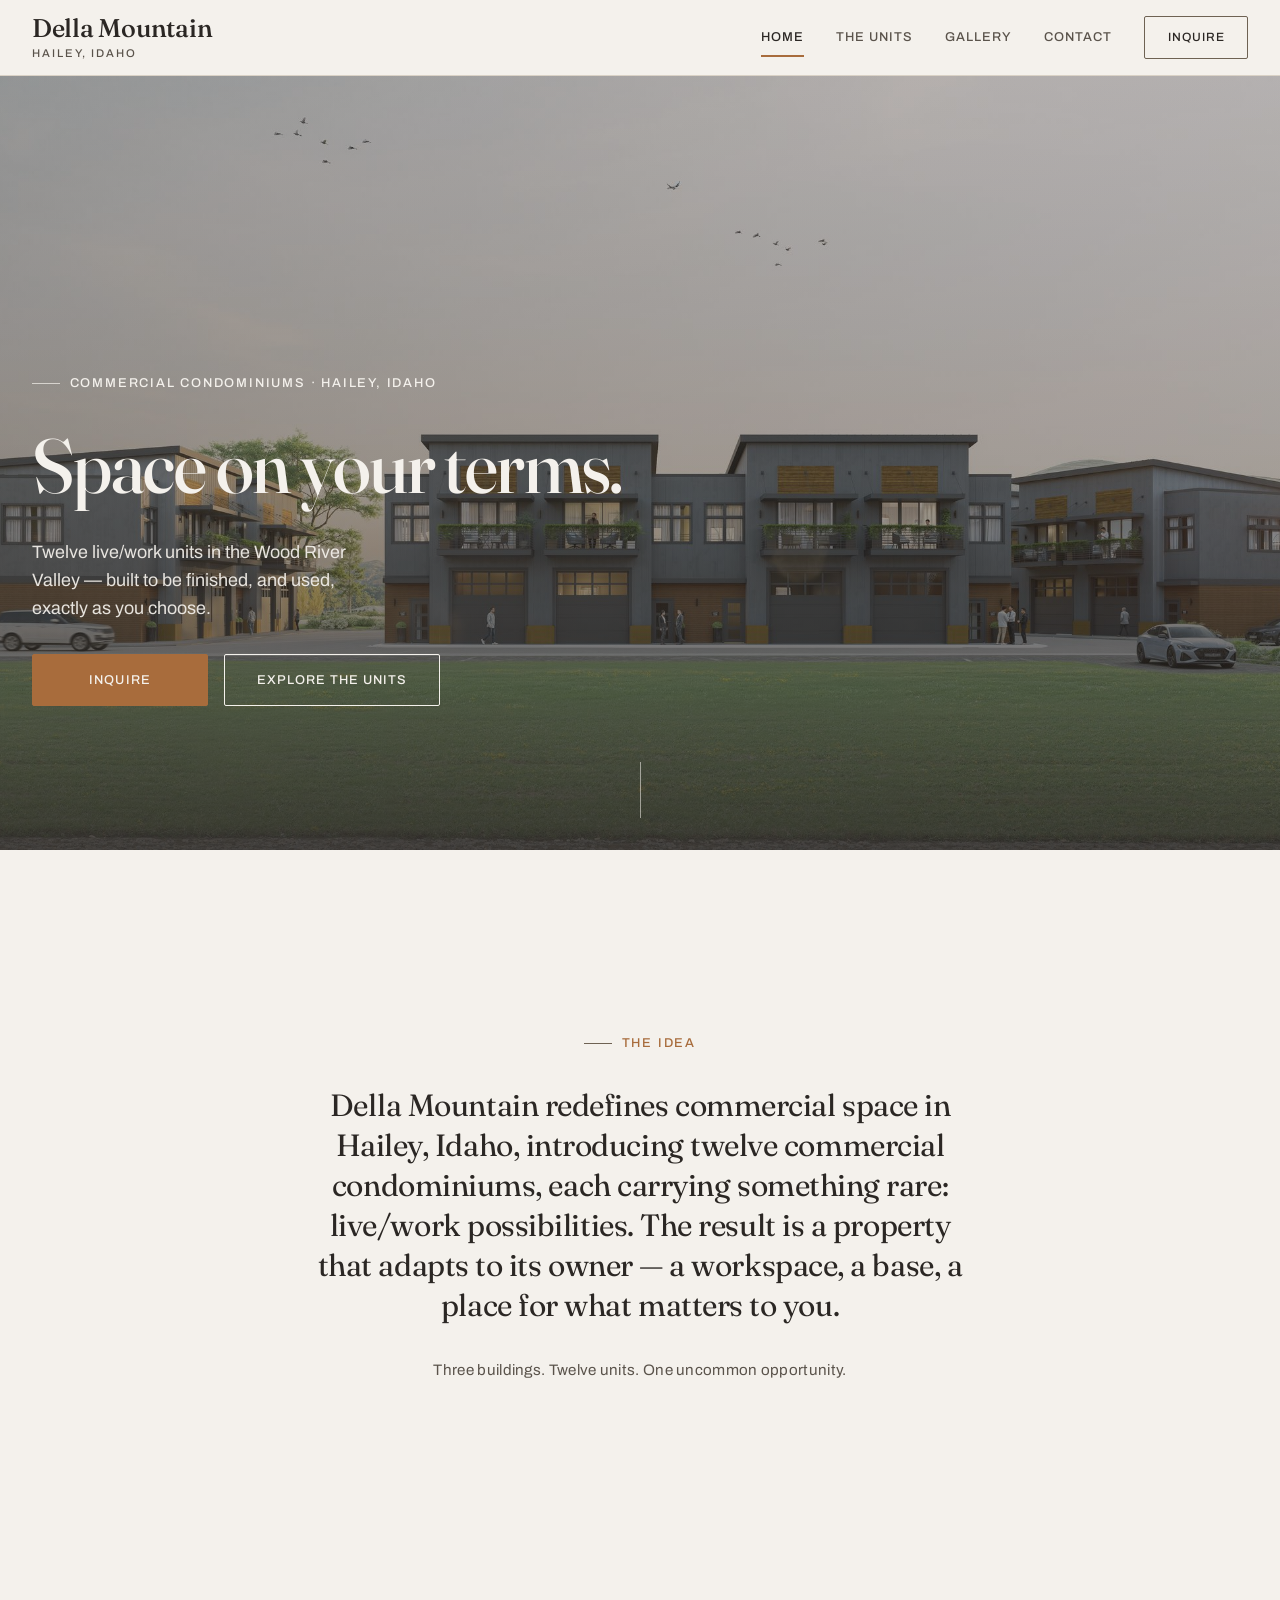
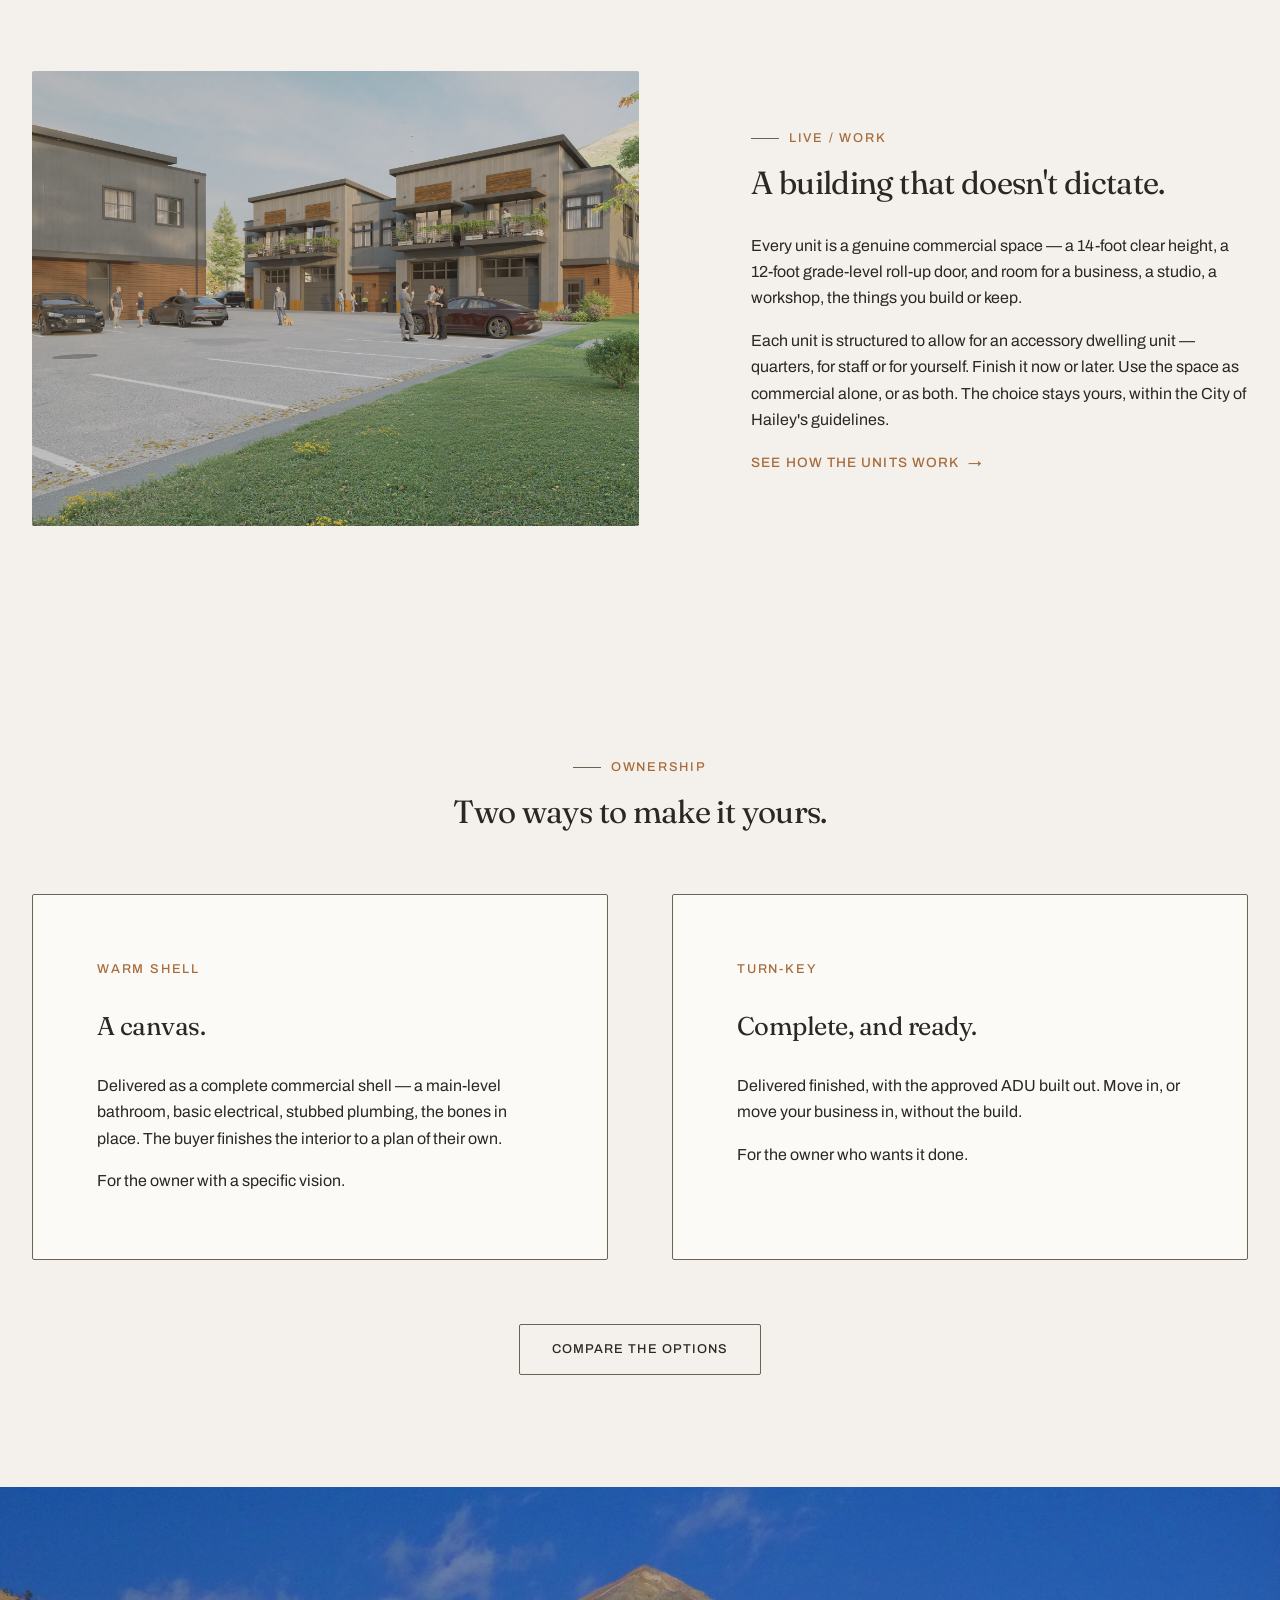
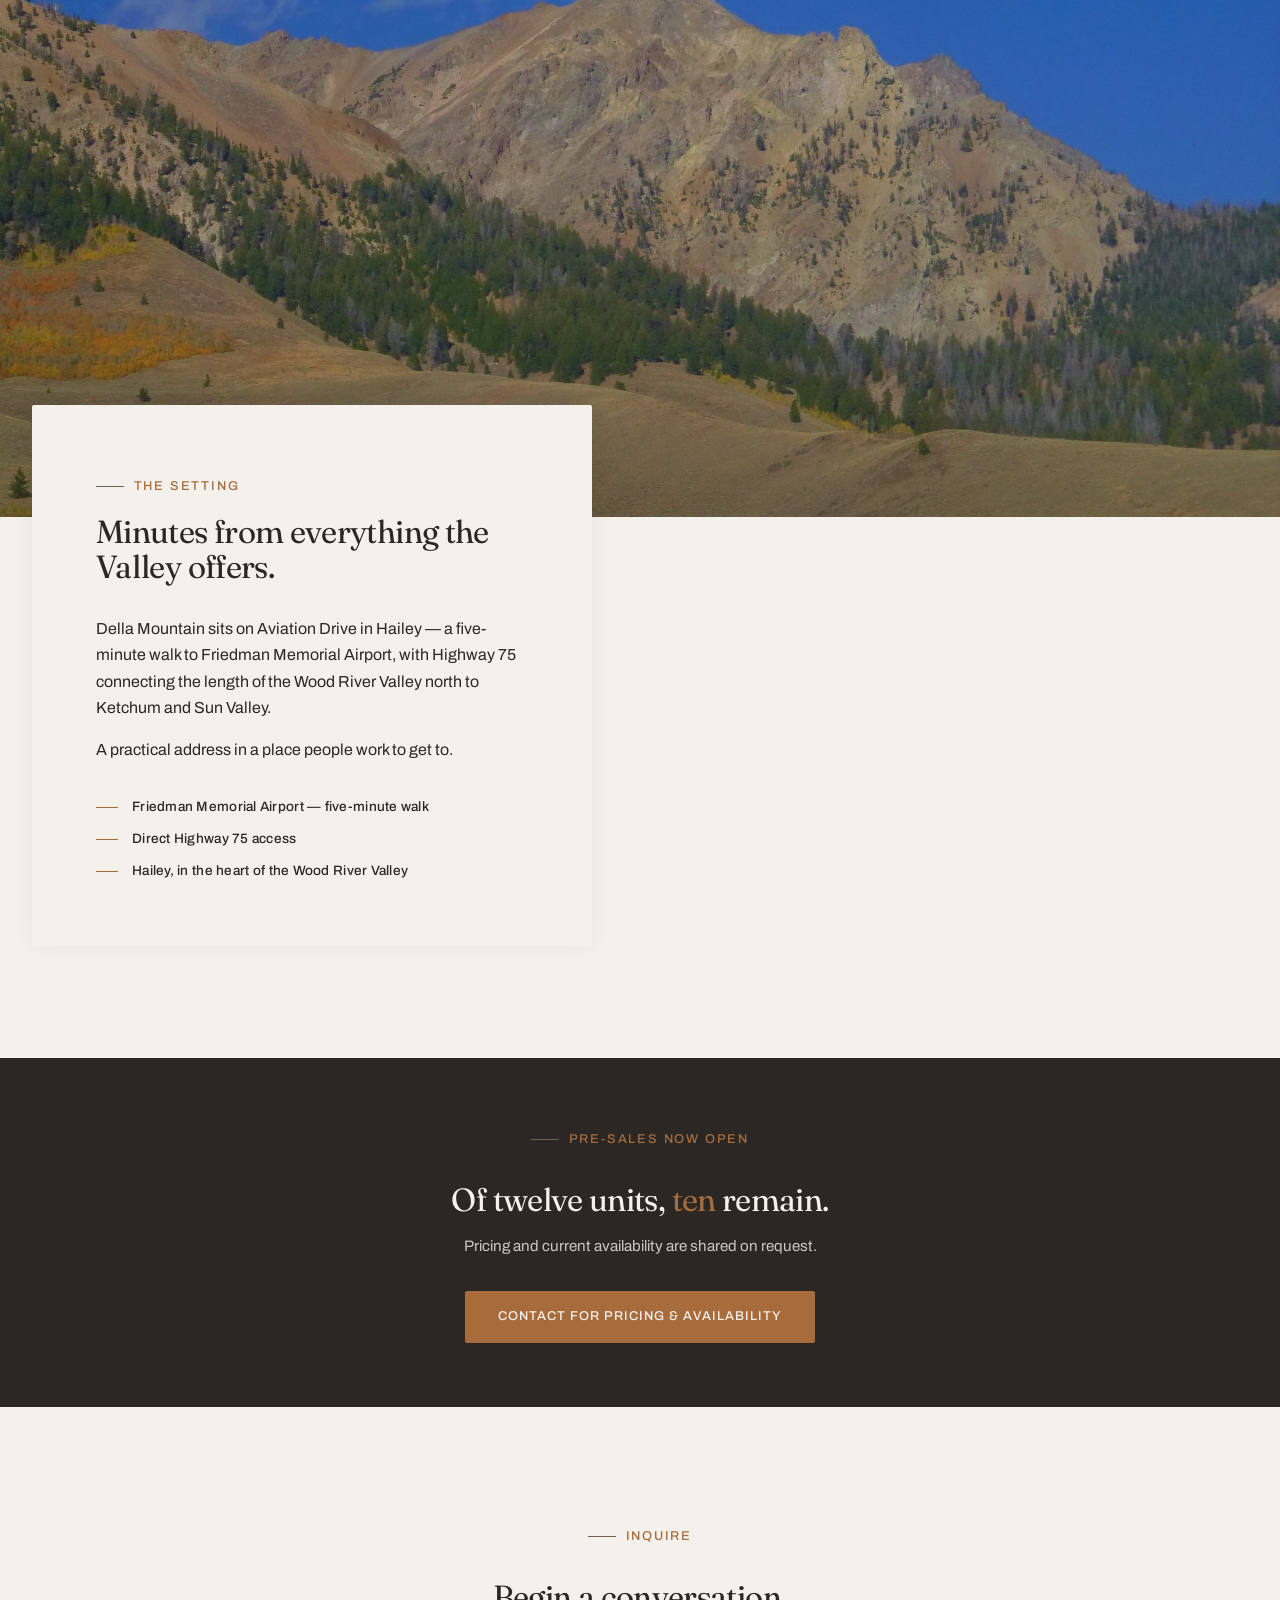
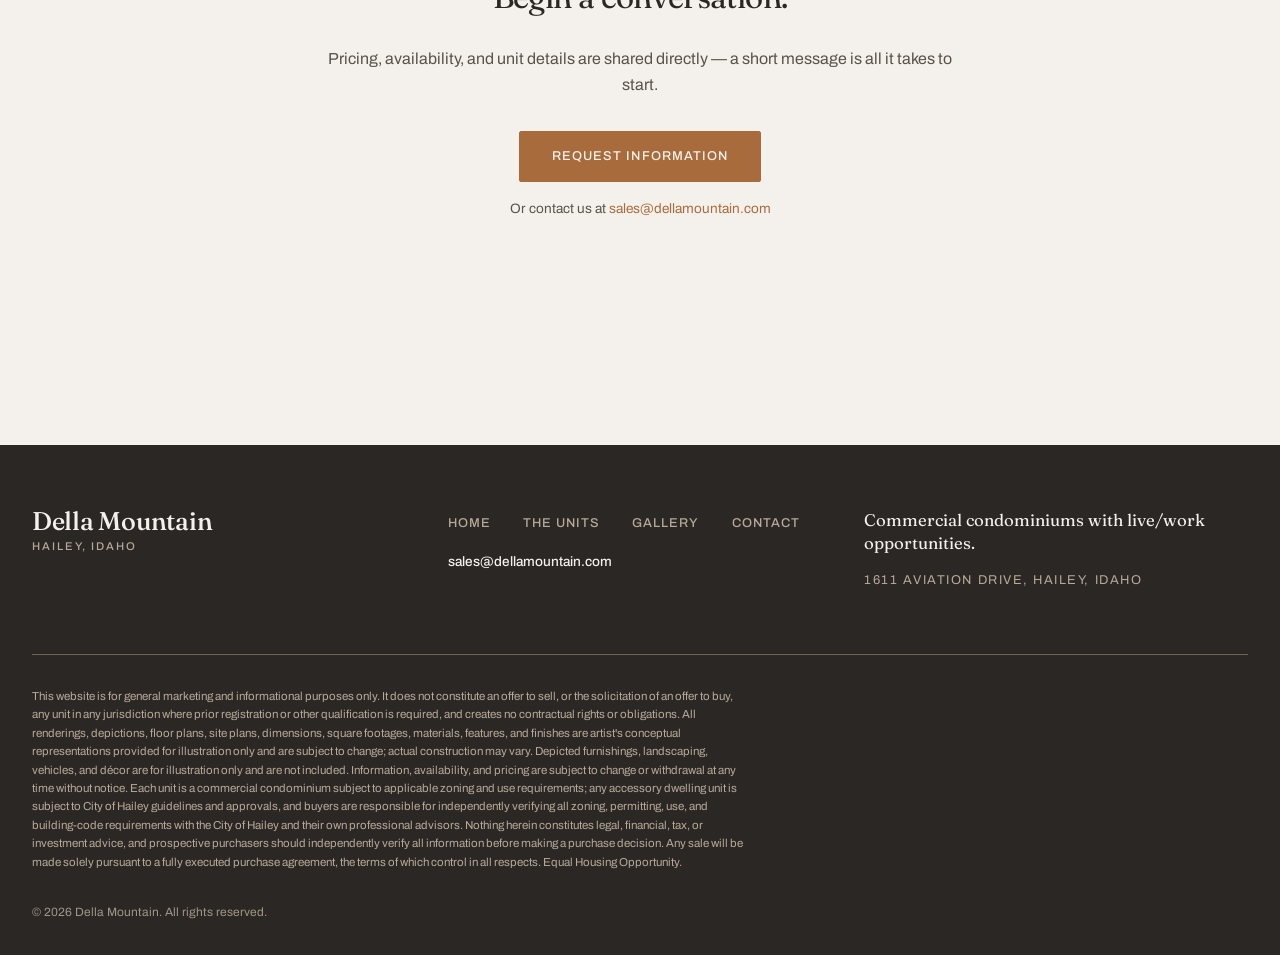
==== commit 3cdfeeb5: "Update footer disclaimer with expanded placeholder text (still pending attorney review)" ====
--- a/index.html
+++ b/index.html
@@ -293,7 +293,7 @@
 
       <!-- DRAFT DISCLAIMER — REQUIRES ATTORNEY REVIEW BEFORE LAUNCH -->
       <p class="site-footer__disclaimer">
-        This website is for general marketing and informational purposes only. It does not constitute an offer to sell, or the solicitation of an offer to buy, any unit, and creates no contractual rights or obligations. All renderings, depictions, floor plans, dimensions, materials, and features are artist's conceptual representations provided for illustration only and are subject to change; actual construction may vary. Information, availability, and pricing are subject to change or withdrawal at any time without notice. Each unit is a commercial condominium subject to applicable zoning and use requirements; any accessory dwelling unit is subject to City of Hailey guidelines and approvals. Any sale will be made solely pursuant to a fully executed purchase agreement, the terms of which control in all respects. Equal Housing Opportunity.
+        This website is for general marketing and informational purposes only. It does not constitute an offer to sell, or the solicitation of an offer to buy, any unit in any jurisdiction where prior registration or other qualification is required, and creates no contractual rights or obligations. All renderings, depictions, floor plans, site plans, dimensions, square footages, materials, features, and finishes are artist's conceptual representations provided for illustration only and are subject to change; actual construction may vary. Depicted furnishings, landscaping, vehicles, and décor are for illustration only and are not included. Information, availability, and pricing are subject to change or withdrawal at any time without notice. Each unit is a commercial condominium subject to applicable zoning and use requirements; any accessory dwelling unit is subject to City of Hailey guidelines and approvals, and buyers are responsible for independently verifying all zoning, permitting, use, and building-code requirements with the City of Hailey and their own professional advisors. Nothing herein constitutes legal, financial, tax, or investment advice, and prospective purchasers should independently verify all information before making a purchase decision. Any sale will be made solely pursuant to a fully executed purchase agreement, the terms of which control in all respects. Equal Housing Opportunity.
       </p>
 
       <p class="site-footer__copyright">&copy; 2026 Della Mountain. All rights reserved.</p>
